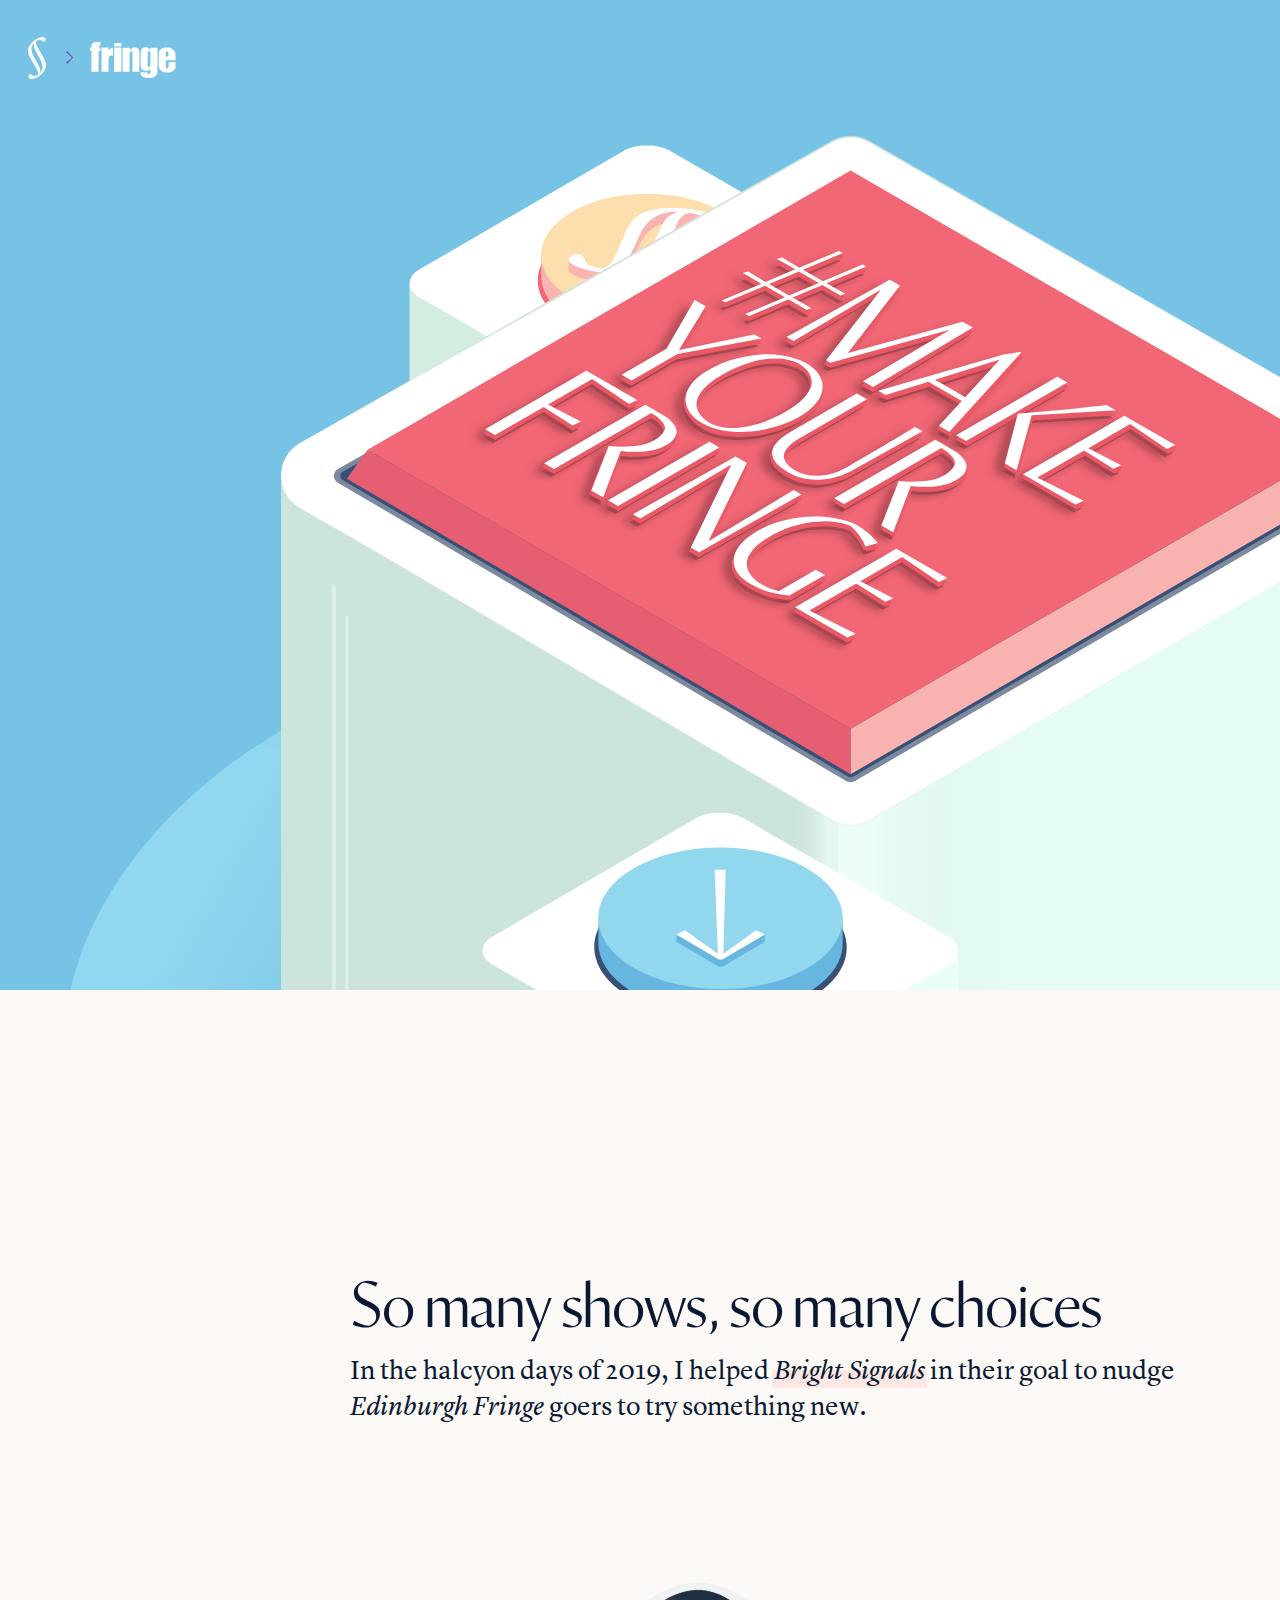
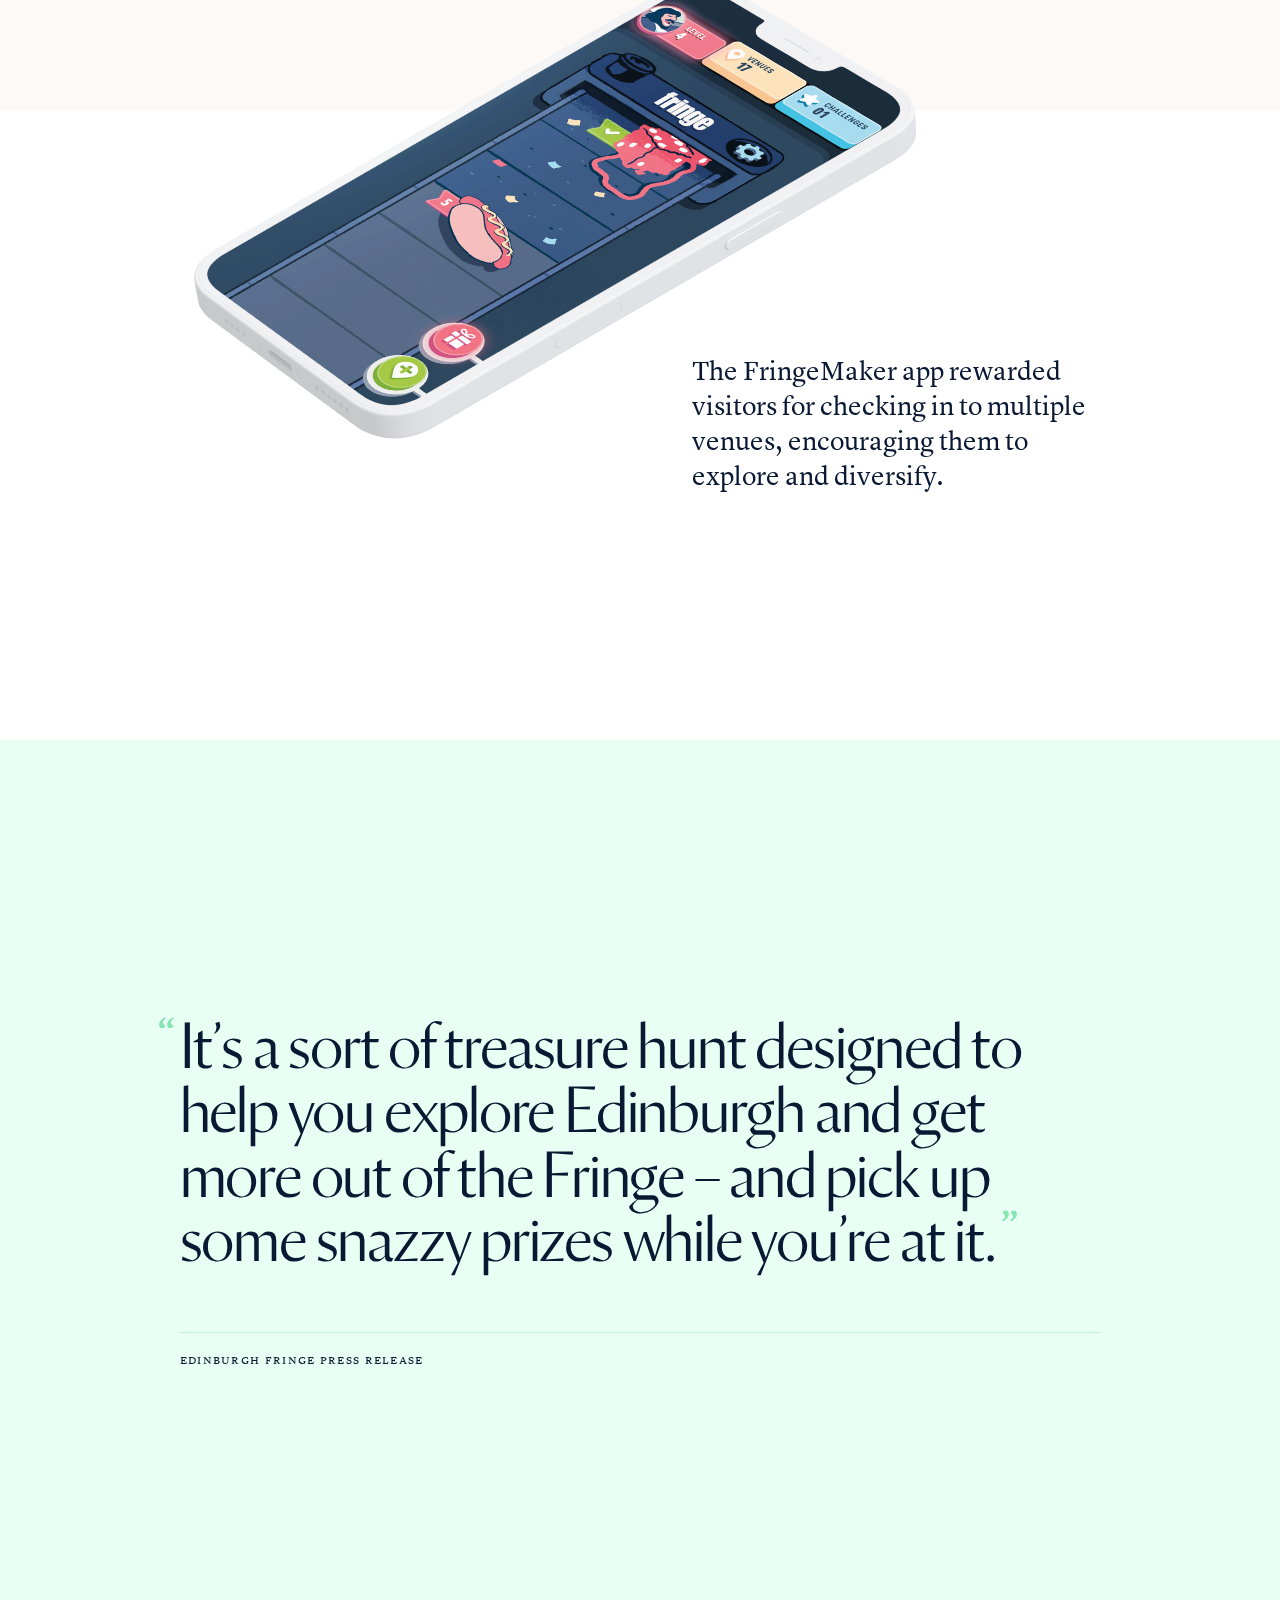
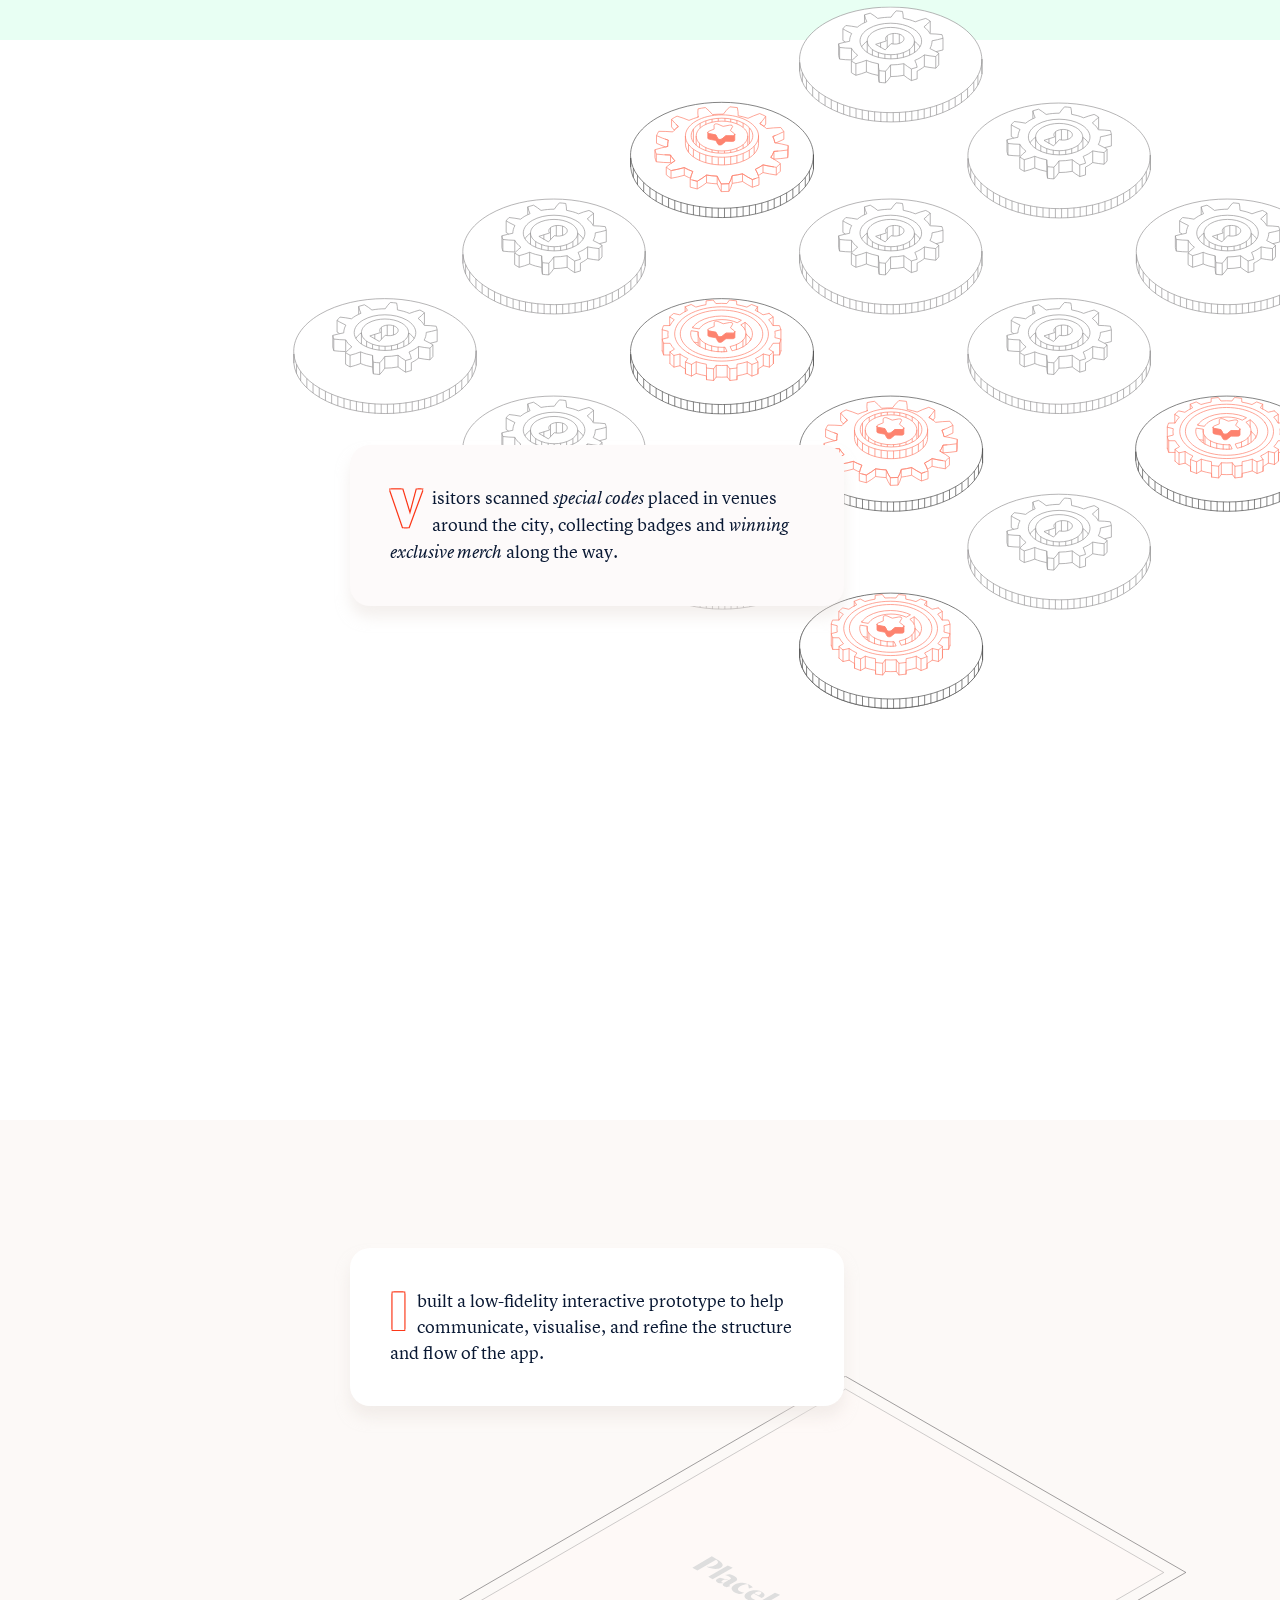
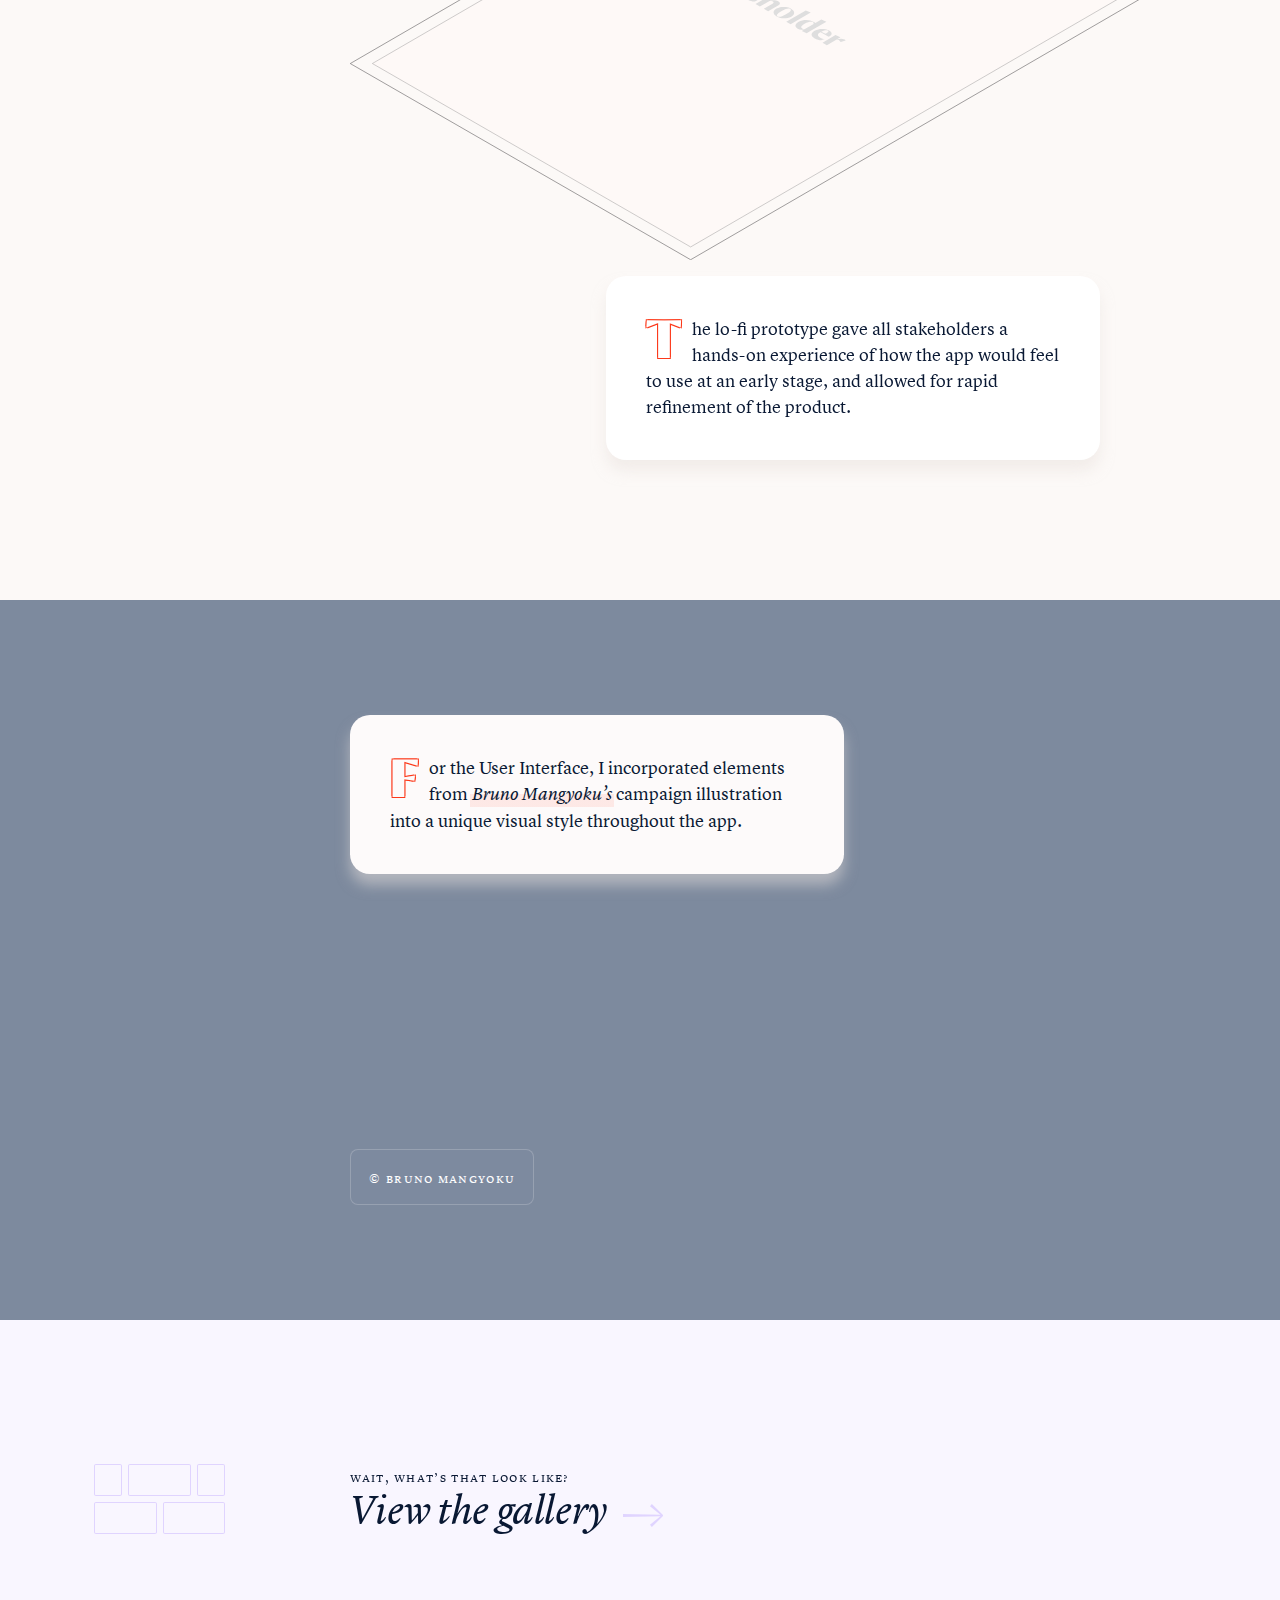
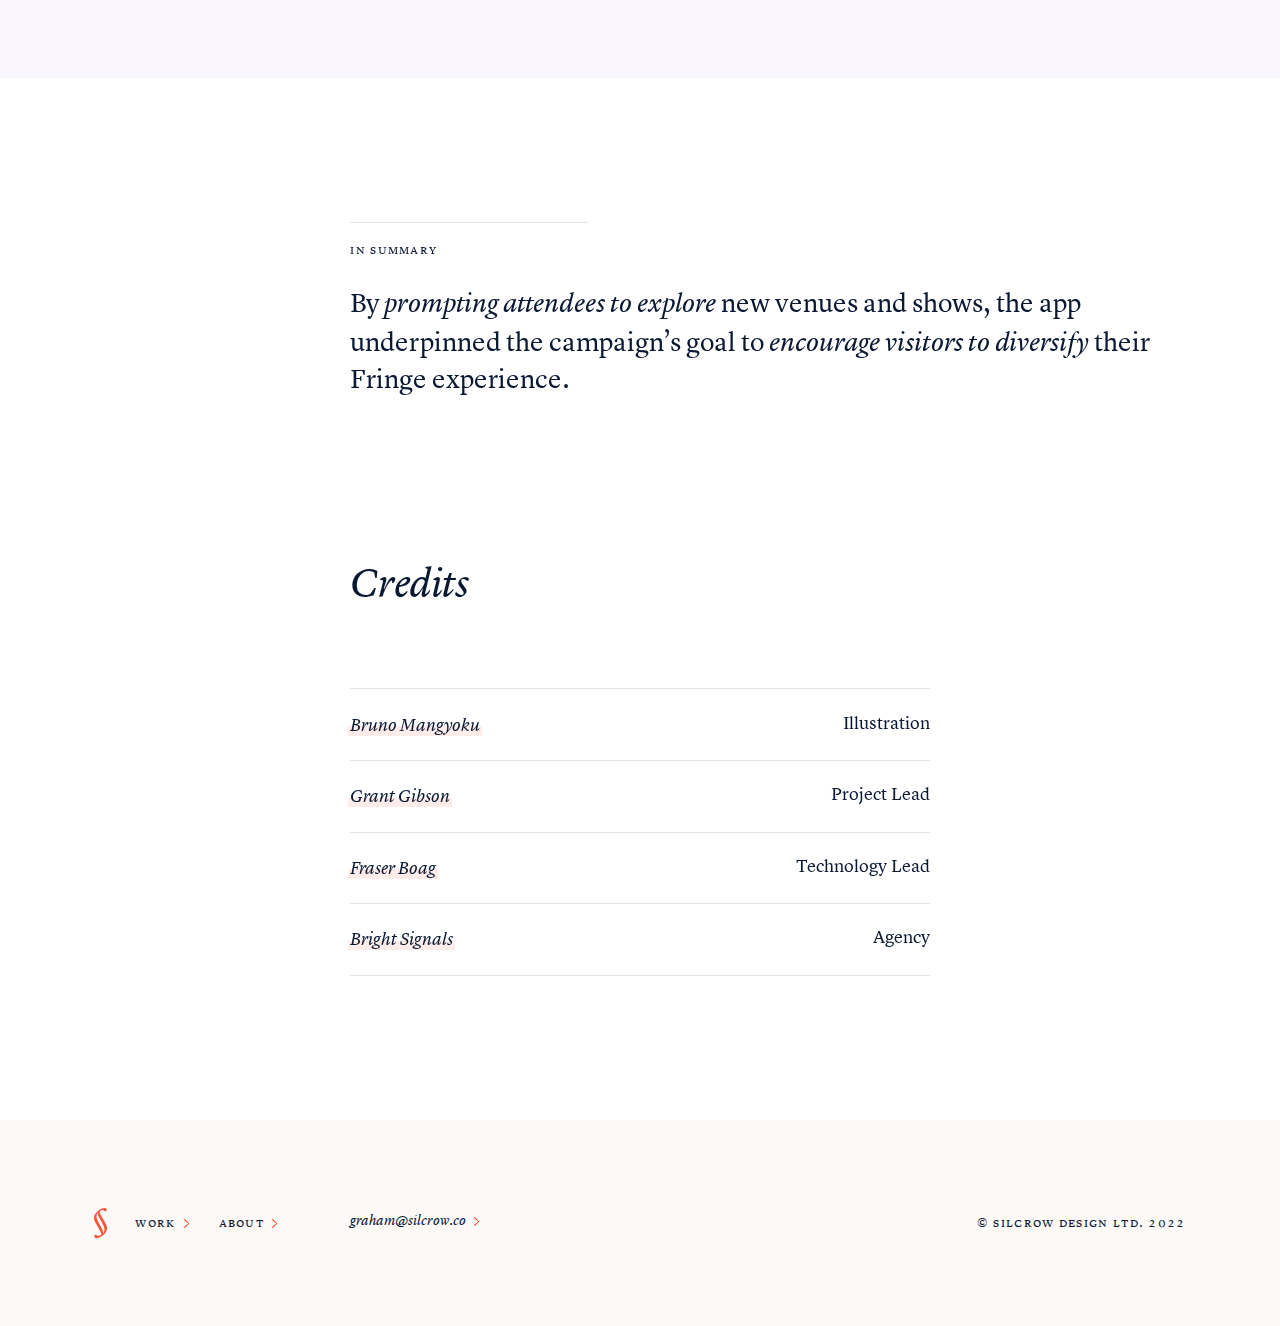
==== fringemaker/index.html @ 6cd93a7e "feat: optimise fringemaker illustration graphic" ====
<!doctype html>
<html lang="en">
	<head>
		<meta charset="utf-8">
		<meta http-equiv="X-UA-Compatible" content="IE=edge">
		<meta name="viewport" content="width=device-width, initial-scale=1">
		<title>Silcrow – Case Study – Fringemaker</title>
		<meta name="description" content="A digital design case study of the Edinburgh Fringemaker app">
		<!-- <meta property="og:description" content=""> -->
		<link rel="stylesheet" href="../styles/reset.css">
		<link rel="stylesheet" href="../styles/global-styles.css">
		<link rel="stylesheet" href="../styles/global-layout.css">
		<link rel="stylesheet" href="../styles/svg-data.css">
		<link rel="stylesheet" href="../styles/case-study-layout.css">
		<link rel="stylesheet" href="../styles/fringemaker-layout.css">
		<link rel="stylesheet" href="../styles/case-study-styles.css">
		<link rel="stylesheet" href="../styles/fringemaker-styles.css">
		<link rel="icon" href="../images/favicon.ico" />
	</head>
	<body>
		<header>
			<nav class="grid-primary">
				<div class="breadcrumbs">
					<a href="/" class="backlink home"><img src="../images/icon-header-silcrow.svg" alt="" /><span class="sr-only">Back to homepage</span></a>
					<div class="caret"></div>
					<img src="../images/logo-fringe.svg" class="case-study-logo" alt="tktk"/>
				</div>
			</nav>
		</header>
		<nav class="mode-switcher retracted">
			<a href="#" class="tab show-main cap-heading sc selected"><div class="active-area"><div class="active-indicator"><div class="progress-indicator"></div></div>Analysis</div></a>
			<span class="divider cap-heading sc">/</span>
			<a href="#" class="tab show-gallery cap-heading sc"><div class="active-area"><div class="active-indicator"><div class="progress-indicator"></div></div>Gallery</div></a>
		</nav>
		<main class="">
			<section class="banner grid-primary">
				<picture class="banner-bg">
					<source media="(orientation:landscape)" srcset="../images/banner-bg-fringemaker.svg">			
					<img src="../images/banner-bg-fringemaker.svg" loading="eager"  alt="tktk"/>
				</picture>
				<h1 class="hero-text"><span>#Make </span><span>your </span><span>Fringe</span></h1>
				<div class="scrollBadge"></div>
				<div class="scrollTarget"></div>
			</section>
			<section class="intro tan grid-primary">
				<h2 class="sr-only">Relevant Skills</h2>
				<div class="skills-badge ux-design hidden"><small class="sr-only">User Experience Design</small></div>
				<div class="skills-badge ui-design hidden"><small class="sr-only">User Interface Design</small></div>
				<h2>
					So many shows, so&nbsp;many choices
				</h2>
				<p class="large-boost">
					In the halcyon days of 2019, I helped <a href="https://brightsignals.co.uk" target="blank">Bright Signals</a> in their goal to nudge <em>Edinburgh Fringe</em> goers to try something new.
				</p>
			</section>
			<section class="mockup paper grid-primary">
				<picture>
					<img src="../images/isoImage-fringemaker-mockup.png" loading="lazy" alt="tktk" />
				</picture>
				<p class="large-boost">
					The FringeMaker app rewarded visitors for checking in to multiple venues, encouraging them to explore and diversify.
				</p>
			</section>
			<section class="testimonial reversed grid-primary">
				<figure>
					<blockquote class="feature-text">
						<span class="quotemark open"></span>It’s a sort of treasure hunt designed to help you explore Edinburgh and get more out of the Fringe – and pick up some snazzy prizes while you’re at it.<span class="quotemark close"></span>
					</blockquote>
					<figcaption class ="sc">
						Edinburgh Fringe Press Release
					</figcaption>
				</figure>
			</section>
			<section class="diagram badges paper grid-primary">
				<picture class="illustration">
					<!-- <source media="(min-width:1194px)" srcset="../images/diagram-fringemaker-badges.svg">			
					<img src="../images/diagram-fringemaker-badges.svg" alt="tktk"/> -->
					<object type="image/svg+xml" data="../images/diagram-fringemaker-badges.svg" class="svg"" alt="An isometric diagram showing multiple circular badges, some locked and greyed out, the rest active and animating up and down">
						Badge diagram
					</object>
				</picture>
				<div class="info">
					<div class="info-card right">
						<p><span aria-hidden="true"><span class="dropcap">V</span>isitors</span><span class="sr-only">Visitors</span> scanned <em>special codes</em> placed in venues around the city, collecting badges and <em>winning exclusive merch</em> along the way.</p>
					</div>
				</div>
			</section>
			<section class="diagram tan grid-primary">
				<picture class="illustration">
					<source media="(min-width:1194px)" srcset="../images/diagram-placeholder-top.svg">			
					<img src="../images/diagram-placeholder-top.svg"  alt="tktk"/>
				</picture>
				<div class="info">
					<div class="info-card left">
						<p><span class="dropcap">I</span> built a low-fidelity interactive prototype to help communicate, visualise, and refine the structure and flow of the app.</p>
					</div>
					<div></div>
					<div class="info-card right">
						<p><span aria-hidden="true"><span class="dropcap">T</span>he</span><span class="sr-only">The</span> lo-fi prototype gave all stakeholders a hands-on experience of how the app would feel to use at an early stage, and allowed for rapid refinement of the product.</p>
					</div>
				</div>
			</section>
			<section class="diagram mangyoku paper grid-primary">
				<picture class="illustration">
					<source media="(min-width:1194px)" srcset="../images/illustration-fringemaker-mangyoku-large.webp">			
					<img src="../images/illustration-fringemaker-mangyoku-small.webp" loading="lazy" alt="tktk"/>
				</picture>
				<div class="info">
					<div class="info-card left">
						<p><span aria-hidden="true"><span class="dropcap">F</span>or</span><span class="sr-only">For</span> the User Interface, I incorporated elements from <a href="https://www.behance.net/brunomangyoku" target="blank">Bruno Mangyoku’s</a> campaign illustration into a unique visual style throughout the app.</p>
					</div>
					<div class="info-card left overlay">
						<small class="copyright cap-heading sc">© Bruno Mangyoku</small>
					</div>
				</div>
			</section>
			<section class="cta show-gallery grid-primary" aria-hidden="true">
				<div class="cta-icon-container">
					<div class="gallery-icon"></div>
				</div>
				<div class="cta-text-container">
					<small class="cap-heading sc">Wait, What’s that look like?</small>
					<h3>View the gallery</h3>
				</div>
			</section>
			<section class="summary paper grid-primary">
				<h2 class="cap-heading sc">In Summary</h2>
				<p class="large-text">By <em>prompting attendees to explore</em> new venues and shows, the app underpinned the campaign’s goal to <em>encourage visitors to diversify</em> their Fringe experience.</p>
				<div class="credits">
					<h3>Credits</h3>
					<ul>
						<li><a href="https://www.behance.net/brunomangyoku" target="blank"><span class="name">Bruno Mangyoku</span></a><span class="role"> Illustration</span></li>
						<li><a href="https://grantgibson.co.uk" target="blank"><span class="name">Grant Gibson</span></a><span class="role"> Project Lead</span></li>
						<li><a href="https://boag.online" target="blank"><span class="name">Fraser Boag</span></a><span class="role"> Technology Lead</span></li>
						<li><a href="https://brightsignals.co.uk" target="blank"><span class="name">Bright Signals</span></a><span class="role"> Agency</span></li>
					</ul>
				</div>
			</section>
		</main>
		<div class="gallery hidden">
			<h2 class="sr-only">Gallery</h2>
			<div class="image-container grid-primary">
				<picture class="gallery-image gi-01">
					<source media="(min-width:1194px)" srcset="../images/gallery-image-fringemaker-01-large.webp">			
					<img src="../images/gallery-image-fringemaker-01-small.webp" loading="lazy" alt="tktk" />
				</picture>
				<picture class="gallery-image gi-02">
					<source media="(min-width:1194px)" srcset="../images/gallery-image-fringemaker-02-large.webp">			
					<img src="../images/gallery-image-fringemaker-02-small.webp" loading="lazy" alt="tktk" />
				</picture>
				<picture class="gallery-image gi-03">
					<source media="(min-width:1194px)" srcset="../images/gallery-image-fringemaker-03-large.webp">			
					<img src="../images/gallery-image-fringemaker-03-small.webp" loading="lazy" alt="tktk" />
				</picture>
				<picture class="gallery-image gi-04">
					<source media="(min-width:1194px)" srcset="../images/gallery-image-fringemaker-04-large.webp">			
					<img src="../images/gallery-image-fringemaker-04-small.webp" loading="lazy" alt="tktk" />
				</picture>
				<picture class="gallery-image gi-05">
					<source media="(min-width:1194px)" srcset="../images/gallery-image-fringemaker-05-large.webp">			
					<img src="../images/gallery-image-fringemaker-05-small.webp" loading="lazy" alt="tktk" />
				</picture>
				<picture class="gallery-image gi-06">
					<source media="(min-width:1194px)" srcset="../images/gallery-image-fringemaker-06-large.webp">			
					<img src="../images/gallery-image-fringemaker-06-small.webp" loading="lazy" alt="tktk" />
				</picture>
			</div>
			<section class="cta show-main grid-primary" aria-hidden="true">
				<div class="cta-text-container">
					<h3>Back to analysis</h3>
				</div>
			</section>
		</div>
		<footer class="grid-primary tan">
			<nav>
				<a href="/" class="backlink home"><img src="../images/icon-footer-silcrow.svg" alt=""/><span class="sr-only">Back to homepage</span></a>
				<a href="#" class="backlink work"><h2 class="cap-heading sc">Work<span class="caret"></span></h2></a>
				<a href="#" class="backlink about"><h2 class="cap-heading sc">About<span class="caret"></span></h2></a>
			</nav>
			<div class="details">
				<a href="mailto:graham@silcrow.co" class="contact caption">graham@silcrow.co<span class="caret"></span></a>
				<small class="copyright cap-heading sc">© Silcrow Design Ltd. 2022</small>
			</div>
		</footer>
	</body>
</html>

<script src="../scripts/utils.js"></script>	
<script src="../scripts/diagram-scroll.js"></script>
<script src="../scripts/case-study-interaction.js"></script>
<script src="../scripts/case-study-scroll.js"></script>
---- styles/global-styles.css ----
:root {
  --silcrow: #FC3819;
  --asterisk: #091833;
  --dagger: #67E0A1;
  --double-dagger: #E0D4FF;
  --paper: #FFFFFF;
  --ink: #232425;
  
  --silcrow-text: #e72304;
  --silcrow-900: #FC5136;
  --silcrow-500: #FEB4A9;
  --silcrow-300: #FFE6E2;
  --silcrow-200: #FFEEEB;
  --silcrow-050: #FDFAFA;
  --silcrow-000: #FCF9F7;
  
  --ink-000: #F0F2F5;
  --ink-100: #E1E3E5;
  
  --dagger-100: #E8FFF3;
  --dagger-500: #C2F3D9;
  --dagger-900: #85E6B4;
  
  --double-dagger-100: #F9F6FF;
  
  --underline: #FEB4A940;
  --underline-hover: #FEB4A950;
  
  --r-underline: #85E6B470;
  --r-underline-hover: #85E6B490;
}

@font-face {
  font-family: 'Lyon Text';
  src: url('../fonts/LyonText-RegularItalic-Web.woff2') format('woff2'),
	   url('../fonts/LyonText-RegularItalic-Web.woff') format('woff');
  font-weight:  400;
  font-style:   italic;
  font-stretch: normal;
}

@font-face {
  font-family: 'Lyon Text';
  src: url('../fonts/LyonText-Regular-Web.woff2') format('woff2'),
	   url('../fonts/LyonText-Regular-Web.woff') format('woff');
  font-weight:  400;
  font-style:   normal;
  font-stretch: normal;
}

@font-face {
  font-family: 'Orleans';
  src: url('../fonts/Orleans-Light-Web.woff2') format('woff2'),
	   url('../fonts/Orleans-Light-Web.woff') format('woff');
  font-weight:  300;
  font-style:   normal;
  font-stretch: normal;
}

@font-face {
  font-family: 'Dropcaps';
  src: url('../fonts/Dropcaps.woff2') format('woff2'),
	   url('../fonts/Dropcaps.woff') format('woff');
  font-weight:  900;
  font-style:   normal;
  font-stretch: normal;
}

@font-face {
  font-family: 'Anybody Silcrow Variable';
  src: url('../fonts/Anybody-Silcrow-Variable.woff2') format('woff2'),
	   url('../fonts/Anybody-Silcrow-Variable.woff') format('woff') ;
  font-style: normal;
}

html {
  font-size: 16px;
}

body {
  width: 100%;
  
  font-family: Lyon Text;
  color: var(--asterisk);
  
  transition: 0.3s;
}

.reversed {
  background-color: var(--silcrow-900);
  color: var(--paper);
}

p::selection, 
h1::selection, 
h2::selection, 
h3::selection, 
h4::selection, 
h5::selection, 
h6::selection, 
small::selection, 
blockquote::selection, 
em::selection, 
span::selection, 
figcaption::selection, 
a::selection, 
img::selection {
  background: var(--silcrow-900);
  color: var(--paper);
  text-shadow: none;
}

.reversed p::selection,
.reversed h1::selection,
.reversed h2::selection,
.reversed h3::selection,
.reversed h4::selection,
.reversed h5::selection,
.reversed h6::selection,
.reversed small::selection,
.reversed .large-text::selection,
.reversed blockquote::selection,
.reversed a::selection,
.reversed img::selection,
.reversed figcaption::selection,
.reversed figcaption span::selection {
  color: var(--paper);
  background: var(--asterisk);
}

p {
  line-height: 1.44;
  font-variant-numeric: oldstyle-nums;
}

p+p {
  text-indent: 1em;
}

h1, h2, .feature-text {
  font-family: Orleans;
}

h2, .feature-text {
  font-size: 2.25rem;
  letter-spacing: -0.01em;
  line-height: 1.14;
}

h3 {
  font-style: italic;
  font-weight: 400;
  font-size: 1.5rem;
  line-height: 1.14;  
  letter-spacing: -0.01em;
  margin-bottom: 1em;
}

em {
  font-family: Lyon Text;
  font-style: italic;
}

h2 em {
  letter-spacing: -0.04em;  
}

a {
  text-decoration: none;
  color: var(--asterisk);
}

p a, li a {
  font-style: italic;
  background-image: linear-gradient(to right, var(--underline) 0%, var(--underline) 200%);
  background-repeat: repeat-x;
  background-position: 0 0.7em;
  background-size: 100% 20px;
  transition: 0.3s;
  overflow: visible;
  padding: 2px;
  margin: 0 -2px;
}

p a:hover, li a:hover {
  background-image: linear-gradient(to right, var(--underline-hover) 0%, var(--underline-hover) 200%);
  background-position: 0 0.1em;
  background-size: 100% 2em;
}

abbr[title] {
   border-bottom: 1px dashed var(--silcrow-500);
   cursor: help;
}

@media (hover:none) {
  
  abbr[title] {
   border-bottom: none;
  }
  
  abbr[title]:after {
   content: " (" attr(title) ")";
   font-style: italic;
  }
  
}

.sc {
  -moz-font-feature-settings: "c2sc", "smcp";
  -ms-font-feature-settings: "c2sc", "smcp";
  -webkit-font-feature-settings: "c2sc", "smcp";
  font-feature-settings: "c2sc", "smcp";
}

.cap-heading, .quote figcaption, .testimonial figcaption {
  font-family: Lyon Text;
  font-size: 13px;
  letter-spacing: 0.1em;
}

.caption {
  font-family: Lyon Text;
  font-style: italic;
  font-size: 14px;
  font-variant-numeric: oldstyle-nums; 
}

.caption span {
  color: var(--silcrow);
}

.large-text {
  font-size: 1.5rem;
  line-height: 1.3;
}

.m-shrink {
  font-size: 1em;
  line-height: 1.44;
}

.hero-text {
  font-size: 3.375rem;
  letter-spacing: -0.03em;
}

.squiggle {
  background-color: var(--silcrow);
  -webkit-mask-image: url("../images/bg-tile-squiggle.svg");
  mask-image: var(--squiggle-svg);
  width:100%;
  height:8px;
  transition: 0.3s;
}

.squiggle.reversed {
  background-color: var(--paper);
}

.quote figcaption span, .testimonial figcaption span {
  display: block;
}

@media (min-width: 640px) {
  
  html {
	  font-size: 17px;
  }

}

@media (min-width: 800px) {
  
  .large-boost {
    font-size: 1.5rem;
    line-height: 1.3;
  }
  
  .large-text {
	  line-height: 1.4;
  }
  
  h2, .feature-text {
    font-size: 3.375rem;
    letter-spacing: -0.02em;
  }
  
  h3 {
    font-size: 2.25em;
  }
  
  .hero-text {
    font-size: 5.0625rem;
  }
  
}

@media (min-width: 810px) {
  
}

@media (min-width: 900px) {
  
  html {
	  font-size: 16px;
  }
  
  
}

@media (min-width: 980px) {
  
  html {
	  font-size: 17px;
  }
  
  h2, .feature-text {
    font-size: 3.375rem;
    line-height: 1.06;
  }
  
  
}

@media (min-width: 1194px) {
  
}

@media (min-width: 1248px) {
  
  html {
	  font-size: 18px;
  }
  
}

@media (min-width: 1920px) {
  
  html {
	  font-size: 20px;
  }
  
  h2, .feature-text {
    font-size: 5rem;
  }
  
  .hero-text {
	  font-size: 7.5rem;
  }
  
}
---- styles/global-layout.css ----
:root {  
  --master-column-count: 4;
  --gutter: 20px;
  --split-secondary: 1;
  --split-tertiary: 1;  
}

.grid-primary, .grid-secondary, .grid-tertiary {
  display:grid;
  grid-template-columns: repeat(var(--master-column-count), 1fr);
  grid-column-gap: var(--gutter);
  
  padding-left: 35px;
  padding-right: 35px;
}

/* ——————————————–––––––––––––––––––––––––––––––––––––––––––––––––––––––––––––––– */
/* ——————————————–––––––––––––––––––––––––––––––––––––––––––––––––––––––––––––––– */
/* ——————————————–––––––––––––––––––––––––––––––––––––––––––––––––––––––––––––––– */
/* ——————————————–––––––––––––––––––––––––––––––––––––––––––––––––––––––––––––––– */
/* ——————————————–––––––––––––––––––––––––––––––––––––––––––––––––––––––––––––––– */
/* ——————————————–––––––––––––––––––––––––––––––––––––––––––––––––––––––––––––––– */
/* MEDIA QUERIES –––––––––––––––––––––––––––––––––––––––––––––––––––––––––––––––– */
/* ——————————————–––––––––––––––––––––––––––––––––––––––––––––––––––––––––––––––– */
/* ——————————————–––––––––––––––––––––––––––––––––––––––––––––––––––––––––––––––– */
/* ——————————————–––––––––––––––––––––––––––––––––––––––––––––––––––––––––––––––– */
/* ——————————————–––––––––––––––––––––––––––––––––––––––––––––––––––––––––––––––– */
/* ——————————————–––––––––––––––––––––––––––––––––––––––––––––––––––––––––––––––– */
/* ——————————————–––––––––––––––––––––––––––––––––––––––––––––––––––––––––––––––– */



@media (min-width: 640px) {
  
  :root{
    --master-column-count: 6;
  }
  
}

@media (min-width: 760px) {
  
}

@media (min-width: 800px) {
  
}

@media (min-width: 900px) {
  
  :root{
    --master-column-count: 12;
    --gutter: 12px;
    --split-secondary: 7;
    --split-tertiary: 5;
  }
  
  .grid-primary, .grid-secondary, .grid-tertiary {
    padding-left: calc(var(--gutter)/2);
    padding-right: calc(var(--gutter)/2);
    grid-column-gap: var(--gutter);
  }
  
  .grid-primary {
    grid-template-columns: repeat(var(--master-column-count), 1fr);
  }
  
  .grid-secondary {
    grid-template-columns: repeat(var(--split-secondary), 1fr);
  }
  
  .grid-tertiary {
    grid-template-columns: repeat(var(--split-tertiary), 1fr);
  }
  
}


@media (min-width: 980px) {
  
}

@media (min-width: 1194px) {
  
  :root{
    --master-column-count: 15;
    --gutter: 18px;
    --split-secondary: 8;
    --split-tertiary: 7;
  }
  
}

@media (min-width: 1920px) {
  
  :root{
    --master-column-count: 20;
    --gutter: 26px;
    --split-secondary: 12;
    --split-tertiary: 8;
  }
  
}
---- styles/svg-data.css ----
:root {
	--squiggle-svg: url("data:image/svg+xml,%3C%3Fxml version='1.0' encoding='UTF-8'%3F%3E%3Csvg id='Squiggle' xmlns='http://www.w3.org/2000/svg' viewBox='0 0 14 8'%3E%3Cg id='Squiggle'%3E%3Cpath d='M14 3.75c-1.92-1.96-3.23-3.75-4.74-3.75-1.38 0-2.26 .67-2.93 1.92-.46 .92-.88 1.87-1.34 2.79l-.04 .08c-.58 1.08-1.09 2.17-1.46 2.17-.56 0-2.49-2.01-3.5-3.17v.92c1.68 1.77 2.91 3.29 4.29 3.29s2.26-.67 2.93-1.92c.23-.46 .43-.91 .65-1.37 .24-.52 .49-1.04 .73-1.5 .58-1.08 1.09-2.17 1.46-2.17 .58 0 2.68 2.21 3.64 3.33 .11 .11 .2 .21 .3 .32v-.94Z'/%3E%3C/g%3E%3C/svg%3E");
	--arrow-svg: url("data:image/svg+xml,%3C%3Fxml version='1.0' encoding='UTF-8'%3F%3E%3Csvg id='Arrow' xmlns='http://www.w3.org/2000/svg' viewBox='0 0 28 16'%3E%3Cpath d='M28 8.32l-7.8 7.68-1.31-1.57 7.32-5.93L0 8.99v-1.98l26.21 .48L18.89 1.57l1.31-1.57 7.8 7.68v.63Z'/%3E%3C/svg%3E");
	--quotemark-svg: url("data:image/svg+xml,%3C%3Fxml version='1.0' encoding='UTF-8'%3F%3E%3Csvg id='Quotemark' xmlns='http://www.w3.org/2000/svg' viewBox='0 0 34 25'%3E%3Cpath d='M32.47 15.18h-.38c-2.17 0-5.62-1.15-5.62-5.23 0-2.3-.51-6.51 7.54-7.91l-1.02-2.04c-10.99 2.04-15.34 8.04-15.34 13.65 0 8.55 5.37 10.97 10.23 11.35l1.41-2.68c-4.98-.13-8.56-2.55-8.56-8.67 0-2.93 1.02-5.48 3.2-7.65l.26 .26c-.64 1.15-.77 2.81-.77 3.83 0 5.74 3.58 8.04 7.54 8.16l1.53-3.06Zm-17.77 0h-.26c-2.43 0-5.62-1.15-5.62-5.23 0-2.42-.38-6.51 7.41-7.91l-1.02-2.04C4.35 2.04 0 8.04 0 13.65c0 8.55 5.37 10.97 10.23 11.35l1.28-2.68c-4.99-.13-8.56-2.55-8.56-8.67 0-2.93 1.15-5.48 3.32-7.65l.26 .26c-.64 1.15-.77 2.81-.77 3.83 0 5.74 3.71 8.04 7.41 8.16l1.53-3.06Z'/%3E%3C/svg%3E");
	--caret-svg: url("data:image/svg+xml,%3C%3Fxml version='1.0' encoding='UTF-8'%3F%3E%3Csvg id='Chevron' xmlns='http://www.w3.org/2000/svg' viewBox='0 0 9 5'%3E%3Cpath d='M4.32 5L0 .72 .88 0l3.34 4.02h.57L8.12 0l.88 .72L4.68 5h-.36Z'/%3E%3C/svg%3E");
	--ellipse-reverse-svg: url("data:image/svg+xml,%3Csvg width='80' height='100' viewBox='0 0 80 100' preserveAspectRatio='none' fill='none' xmlns='http://www.w3.org/2000/svg'%3E%3Cpath vector-effect='non-scaling-stroke' d='M21.4689 94.9217C4.82124 85.3567 0.721066 66.8315 0.505444 50.5911H0.52018L0.522961 50.0939C0.614598 33.7133 4.53539 14.8446 21.3785 5.12299C28.3708 1.19908 36.9137 -0.183973 45.0499 0.810438C53.1881 1.8051 60.877 5.17272 66.1796 10.6978L66.1845 10.7028C76.8398 21.4967 79.385 36.2492 79.5 50.0908C79.3389 66.4141 75.4859 85.144 58.7815 94.8644C47.7947 101.026 32.5021 101.045 21.4689 94.9217Z' stroke='%23FFE6E2'/%3E%3C/svg%3E");
	--testimonial-quotemark-svg: url("data:image/svg+xml,%3Csvg width='31' height='23' viewBox='0 0 31 23' fill='none' xmlns='http://www.w3.org/2000/svg'%3E%3Cpath d='M12.1834 0C3.38428 4.63977 0 9.74352 0 14.9135C0 19.0231 2.369 23 6.63319 23C10.0852 23 12.1834 20.3487 12.6572 16.7032C9.4083 14.9798 8.05458 13.2565 8.05458 10.7378C8.05458 8.15274 9.34061 5.83286 14.0786 3.04899L12.1834 0ZM29.1048 0C20.3057 4.63977 16.9214 9.74352 16.9214 14.9135C16.9214 19.0231 19.2904 23 23.5546 23C27.0066 23 29.1048 20.3487 29.5786 16.7032C26.3297 14.9798 24.976 13.2565 24.976 10.7378C24.976 8.15274 26.262 5.83286 31 3.04899L29.1048 0Z' fill='%23FE9B8C'/%3E%3C/svg%3E");
}
---- styles/case-study-layout.css ----
section {
  align-content: center;
}

header *, section *, .gallery .image-container *, footer * {
  grid-column: 1 / -1;
}

.diagram {
  align-content: start;
  padding-first: 11px;
  padding-second: 11px;
}

.diagram .info {
  display: grid;
  align-content: space-between;
}

.testimonial figure blockquote {
  margin-bottom: 1em;
}

.cta .cta-icon-container {
  order: 2;
}

.cta .cta-text-container {
  order: 1;
}

.gallery .image-container {
  grid-row-gap: 20px;
}

.gallery .cta-container {
  grid-column: 1 / -1;
}

footer nav {
  display: flex;
  align-items: center;
}

footer .details * {
  display: block;
}

@media (min-width: 640px) {
  
  section *, footer * {
    grid-column: 2 / -2;
  }
  
  .banner * {
    grid-column: 1 / -1;
  }
  
  .diagram .info {
    grid-template-columns: repeat(var(--master-column-count), 1fr);
    grid-column-gap: var(--gutter);
    grid-column: 1 / -1;
  }
  
  .gallery .image-container {
    grid-row-gap: 40px;
  }
  
  footer .details {
    display: flex;
    justify-content: space-between;
    align-items: center;
  }

}

@media (min-width: 800px) {
  
  .diagram .info-card.right {
    grid-column: 3 / -2;
  }
  
  .diagram .info-card.left {
    grid-column: 2 / -3;
  }
  
  .cta .cta-icon-container {
    order: 1;
    grid-column: 2 / 4;
  }
  
  .cta .cta-text-container {
    order: 2;
    grid-column: 4 / 7;
  }
  
  .cta.show-main .cta-text-container {
    grid-column: 2 / 6;
  }
  
}

@media (min-width: 900px) {
  
  header nav .breadcrumbs {
    grid-column: 1 / -1;
  }
  
  section * {
    grid-column: 5 / -2;
  }
  
  section.banner * {
    grid-column: 2 / -1;
  }
  
  .diagram .info {
    grid-column: 1 / -1;
    grid-template-columns: repeat(var(--master-column-count), 1fr);
    grid-column-gap: var(--gutter);
  }
  
  .diagram .info-card.right {
    grid-column: 7 / -2;
  }
  
  .diagram .info-card.left {
    grid-column: 3 / -6;
  }
  
  .testimonial * {
    grid-column: 3 / -3;
  }
  
  .summary h2 {
    grid-column: 5 / 8;
  }
  
  .summary .credits {
    grid-column: 5 / 12;
  }
  
  .cta .cta-icon-container {
    grid-column: 2 / 5;
  }
  
  .cta .cta-text-container,
  .cta.show-main .cta-text-container {
    grid-column: 5 / 12;
  }
  
  footer nav {
    grid-column: 2 / 5;
  }
  
  footer .details {
    grid-column: 5 / -2;
  }
  
}

@media (min-width: 1194px) {
  
  .diagram .info-card.right {
    grid-column: 8 / -3;
  }
  
  .diagram .info-card.left {
    grid-column: 5 / -6;
  }
  
  .cta .cta-icon-container {
    grid-column: 2 / 4;
  }
  
}

@media (min-width: 1920px) {
  
  section * {
    grid-column: 7 / -3;
  }
  
  section .large-text {
    grid-column: 7 / -5;    
  }
  
  .diagram .info-card.right {
    grid-column: -2 / -8;
  }
  
  .diagram .info-card.left {
    grid-column: 7 / 13;
  }
  
  .testimonial * {
    grid-column: 3 / -2;
  }
  
  .summary * {
    grid-column: 7 / -5;
  }
  
  .summary h2 {
    grid-column: 7 / 10;
  }
  
  .summary .credits {
    grid-column: 7 / 14;
  }
  
  .cta .cta-icon-container {
    grid-column: 3 / 5;
  }
  
  .cta .cta-text-container {
    grid-column: 7 / 14;
  }
  
  footer nav {
    grid-column: 3 / 7;
  }
  
  footer .details {
    grid-column: 7 / -2;
  }
  
}
---- styles/fringemaker-layout.css ----
.gallery .image-container {
  justify-items: center; 
  grid-row-gap: 2rem; 
}
  
.gallery .image-container .gallery-image {
  grid-column: 1 / -1;
  max-width: 350px;
}

.gallery .image-container .gi-05 {
  grid-column: 1 / span 2;
}

.gallery .image-container .gi-06 {
  grid-column: 3 / span 2;
}

.gallery .image-container .gallery-image img {
  width: 100%;
}

@media (min-width: 640px) {
  
  .badges .info-card.right {
    grid-column: 2 / -3;
  }
  
  .flow .illustration {
    grid-column: 1 / -1;
  }
  
  .gallery .image-container .gallery-image {
    max-width: unset;
  }  
   
  .gallery .image-container .gi-01 {
    grid-column: 2 / span 3;
  }
  
  .gallery .image-container .gi-02 {
    grid-column: 5 / span 2;
    align-self: end;
  }
  
  .gallery .image-container .gi-03 {
    grid-column: 2 / span 2;
    align-self: end;
  }
  
  .gallery .image-container .gi-04 {
    grid-column: 4 / span 3;
  }
  
  .gallery .image-container .gi-05 {
    grid-column: 2 / span 2;
  }
  
  .gallery .image-container .gi-06 {
    grid-column: 4 / span 2;
  }

}

@media (min-width: 800px) {
  
}

@media (min-width: 900px) {
  
  .badges .info-card.right {
    grid-column: 3 / -6;
  }
  
  section.banner * {
    grid-column: 1 / -1;
  }
  
  .flow .illustration {
    grid-column: 2 / -2;
  }
  
  .gallery .image-container {
    grid-row-gap: 4.5rem;
  }
  
  .gallery .image-container .gi-01,
  .gallery .image-container .gi-03,
  .gallery .image-container .gi-05 {
    grid-column: 3 / span 4;
  }
  
  .gallery .image-container .gi-02,
  .gallery .image-container .gi-04,
  .gallery .image-container .gi-06 {
    grid-column: 8 / span 4;
  }
  
  .cta.show-main .cta-text-container {
    grid-column: 3 / 12;
  }
  
}

@media (min-width: 1194px) {
  
  .mockup figure {
    grid-column: 5 / -3;
  }
  
  .mockup picture {
    grid-column: 5 / 9;
  }
  
  .mockup p {
    grid-column: 9 / -3;
  }
  
  .badges .illustration {
    grid-column: 6 / -3;
  }
  
  .badges .info-card.right {
    grid-column: 5 / -6;
  }
  
  .layers .illustration,
  .iteration .illustration {
    grid-column: 6 / -2;
  }
  
  .gallery .image-container {
    grid-row-gap: 2rem;
  }
  
  .gallery .image-container .gi-01,
  .gallery .image-container .gi-04 {
    grid-column: 5 / span 4;
  }
  
  .gallery .image-container .gi-02,
  .gallery .image-container .gi-05 {
    grid-column: 9 / span 3;
  }
  
  .gallery .image-container .gi-03, 
  .gallery .image-container .gi-06 {
    grid-column: 12 / span 3;
  }
  
  .cta.show-main .cta-text-container {
    grid-column: 5 / 12;
  }
  
}

@media (min-width: 1920px) {
  
  .intro *, .mockup * {
    grid-column: 7 / -5;
  }
  
  .mockup {
    margin-top: 0;
  }
  
  .mockup picture {
    grid-column: 6 / 10;
  }
  
  .mockup p {
    grid-column: 11 / -5;
  }
  
  .diagram .info-card.right {
    grid-column: -2 / -8;
  }
  
  .badges .illustration {
    grid-column: 1 / 9;
  }
    
  .flow .illustration {
    grid-column: 5 / -2;
  }
  
  .layers .illustration {
    grid-column: 8 / -6;
  }
  
  .iteration .illustration {
    grid-column: 7 / -2;
  }
  
  .gallery .image-container {
    grid-row-gap: 5.5rem;
  }
    
  .gallery .image-container .gi-01 {
    grid-column: 5 / span 4;
  }
  
  .gallery .image-container .gi-02 {
    grid-column: 10 / span 4;
  }
  
  .gallery .image-container .gi-03 {
    grid-column: 15 / span 4;
  }
  
  .gallery .image-container .gi-04 {
    grid-column: 5 / span 5;
  }
  
  .gallery .image-container .gi-05 {
    grid-column: 11 /span 4;
    align-self: center;   
  }
  .gallery .image-container .gi-06 {
    grid-column: 15 / span 4;
    align-self: center;   
  }
  
}
---- styles/case-study-styles.css ----
:root {
  --skills-badge-scale-factor: 1.4;
}

body {
  background-color: var(--paper);
}

.sr-only:not(:focus):not(:active) {
  clip: rect(0 0 0 0); 
  clip-path: inset(50%);
  height: 1px;
  overflow: hidden;
  position: absolute;
  white-space: nowrap; 
  width: 1px;
}

.hidden {
  overflow: hidden;
  height: 0;
  opacity: 0;
  padding-top: 0;
  padding-bottom: 0;
}

.retracted {
  transform: translateX(-30%);
  opacity: 0;
}

header {
  position: fixed;
  top: 0;
  left: 0;
  width: 100%;
  z-index: 1000;
  padding: 34px 0;
  mix-blend-mode: difference;
}

header nav .breadcrumbs {
  display: flex;
  align-items: center;
  gap: 14px;
}

header nav .breadcrumbs .backlink.home {
  padding: 3px;
  width: max-content;
  transition: 0.3s;
}

header nav .breadcrumbs .backlink.home img {
  width: 18px;
}

header nav .breadcrumbs .caret {
  content: "";
  background-color: #6F49B0;
  -webkit-mask-image: url("../images/icon-caret.svg");
  mask-image: var(--caret-svg);
  display: inline-block;
  mask-repeat: no-repeat;
  mask-size: auto;
  width: 13px;
  height: 7px;
  transform: rotate(-90deg);
  transition: 0.15s;
}

header nav .breadcrumbs .case-study-logo {
  transition: 0.15s;
}

main {
  contain: paint;
  transition: 0.3s;
}

section {
  min-height: 80vh;
  padding-top: 8rem;
  padding-bottom: 8rem;
}

section.tan {
  background-color: var(--silcrow-000);
}

section.paper {
  background-color: var(--paper);
}

section.cta {
  background-color: var(--double-dagger-100);
}

.mode-switcher {
  display: grid;
  grid-template-columns: auto auto auto;
  
  position: fixed;
  bottom: 35px;
  left: 50%;
  
  transform: translateX(-50%);
  
  background-color: var(--paper);
  padding: 14px 10px 10px 10px;
  border-radius: 8px;
  box-shadow: 0px 11px 14px rgba(63, 49, 42, 0.09);
  z-index: 1000;
  transition: 0.3s;  
}

.mode-switcher.retracted {
  transform: translate(-50%, 50px);
  opacity: 0;
}
  
.mode-switcher .tab {
  padding: 10px;
}

.mode-switcher .tab .active-area {
  position: relative;
}

.mode-switcher .tab .active-area .active-indicator,
.mode-switcher .tab .active-area .progress-indicator {
  height: 2px;
}

.mode-switcher .tab .active-area .active-indicator {
  position: absolute;
  background-color: var(--silcrow-300);
  top: -6px;
  width: 100%;
  opacity: 0;
  transition: opacity 0.3s;
}

.mode-switcher .tab.selected {
  color: var(--silcrow-text);
}

.mode-switcher .tab.selected .active-area .active-indicator {
  opacity: 1;
}

.mode-switcher .tab .active-area .active-indicator .progress-indicator {
  background-color: var(--silcrow);
  width: 100%;
  transform-origin: top left;
}

.mode-switcher .divider {
  content:"/";
  color: var(--silcrow-500);
  padding: 10px 0;
  cursor: default;
}

.banner {
  height: 110vh;
  min-height: 760px;
  contain: paint;
  padding-bottom: 450px;
  position: relative;
}

.banner.hidden {
  display: none;
}

.banner .scrollTarget {
  position: absolute;
  left: 50%;
  bottom: 270px;
}

.intro {
  position: relative;
  padding-top: 180px;
}

.intro .skills-badge {
  width: calc(108px * var(--skills-badge-scale-factor));
  height: calc(88px * var(--skills-badge-scale-factor));
  mask-repeat: no-repeat;
  background-repeat: no-repeat;
  position: absolute;
  transition: opacity 0.08s;
}

.intro h2 {
  margin-bottom: 0.3em;
}

.diagram {
  position: relative;
  height: 1080px;
  padding-top: 40px;
  padding-bottom: 40px;
}

.diagram .info {
  position: absolute;
  top: 0;
  z-index: 10;
  height: 100%;  
  padding-top: 25vh;
  padding-bottom: 33vh;
}

.diagram .info-card {
  border-radius: 20px;
  box-shadow: 0px 11px 14px rgba(233, 226, 222, 0.5);
  padding: 24px;
}

.diagram .info-card .dropcap {
  font-family: Dropcaps;
  float: left;
  font-size: 2.8rem;
  font-weight: 900;
  line-height: 0.6;
  margin: 0.4em 0.1em 0.07em 0;
  padding: 0.1em 0.1em 0.1em 0;
  text-shadow: -1px 1px 0 var(--silcrow), 1px 1px 0 var(--silcrow), 1px -1px 0 var(--silcrow), -1px -1px 0 var(--silcrow);
}

.dropcap:before,
.dropcap:after {
  content: "";
  display: block;
}

.dropcap:before {
  margin-top: -0.2em;
}

.dropcap:after {
  margin-bottom: -0.15em;
}

.tan .info-card {
  background-color: var(--paper);
}

.tan .dropcap {
  color: var(--paper);
}

.paper .info-card {
  background-color: var(--silcrow-050);
}

.paper .dropcap {
  color: var(--silcrow-050);
}

.diagram .illustration {
  position: sticky;  
  width: 100%;
  top: 25%;
  z-index: 0;
}

.testimonial figure blockquote .quotemark {
  content: "";
  background-color: var(--silcrow-500);
  -webkit-mask-image: url("../images/icon-testimonial-quotemark.svg");
  mask-image: var(--testimonial-quotemark-svg);
  position: absolute;
  mask-repeat: no-repeat;
  mask-size: 15px 11px;
  width: 15px;
  height: 11px;
}

.testimonial figure blockquote .quotemark.open { 
  transform: translate(-140%, 30%);
}

.testimonial figure blockquote .quotemark.close { 
  transform: translate(40%, 30%) rotate(180deg);
}

.testimonial figure figcaption {
  border-top: 1px solid var(--silcrow-500);
  padding-top: 20px;
}

.summary h2 {
  margin-bottom: 1.5rem;
}

.summary h3 {
  margin-top: 2em;
}

.summary .credits ul li {
  padding: 1em 0;
  border-top: 1px solid var(--ink-100);
  display: flex;
  justify-content: space-between;
}

.summary .credits ul li:last-child {
  border-bottom: 1px solid var(--ink-100);
}

.summary .credits ul li .name {
  font-style: italic;
}

.cta {
  min-height: unset;
  align-items: center;
  cursor: pointer;
}

.cta .cta-icon-container {
  background-image: url("../images/icon-gallery.svg");
  width: 166px;
  height: 70px;
  background-repeat: no-repeat;
  margin-top: 2rem;
}

.cta h3 {
  margin-top: 6px;
  margin-bottom: 0;
  line-height: 1;
}

.cta h3::after {
  content: "";
  background-color: var(--double-dagger);
  -webkit-mask-image: url("../images/icon-arrow-right.svg");
  mask-image: var(--arrow-svg);
  display: inline-block;
  mask-repeat: no-repeat;
  mask-size: auto;
  width: 28px;
  height: 16px;
  margin-left: 0.4em;
}

.cta.show-main h3 {
  position: relative;
}

.cta.show-main h3::after {
  position: absolute;
  top: 0;
  left: 0;
  transform: rotate(180deg) translate(25%, 150%);
}

.gallery {
  transition: 0.3s;
}

.gallery .image-container {
  padding-top: 7rem;
  padding-bottom: 3rem;
}

.gallery .image-container picture img {
  border-radius: 20px;
  box-shadow:
    0px 5.3px 6.8px rgba(9, 24, 51, 0.024),
    0px 17.6px 22.1px rgba(9, 24, 51, 0.036),
    0px 79px 118px rgba(9, 24, 51, 0.06);
}

/* .gallery.hidden {
  transform: translateX(100%);
}

main.hidden {
  transform: translateX(-100%);
} */

footer {
  padding: 52px 0;
}

footer.tan {
  background-color: var(--silcrow-000);
}

footer .caret {
  content: "";
  background-color: var(--silcrow);
  -webkit-mask-image: url("../images/icon-caret.svg");
  mask-image: var(--caret-svg);
  display: inline-block;
  mask-repeat: no-repeat;
  mask-size: auto;
  width: 9px;
  height: 5px;
  margin-left: 6px;
  margin-bottom: 1px;
  transition: 0.3s ease-in-out;
  transform: rotate(-90deg);
}

footer nav {
  margin-bottom: 12px;
}

footer nav .backlink {
  padding: 8px;
  margin-right: 12px;
}

footer nav .backlink:first-child {
  padding-left: 0px;
}

footer nav .backlink:last-child {
  margin-right: 0px;
}

footer .details {
  border-top: 1px solid var(--ink-100);
  padding-top: 24px;
}

footer .details .contact {
  padding: 12px 0;
}

@media (min-width: 640px) {
  
  :root {
    --skills-badge-scale-factor: 1.6;
  }
  
  .diagram {
    padding-top: 250px;
    padding-bottom: 140px;
  }
  
  .diagram .info {
    padding-top: 80px; 
    padding-bottom: 80px;
  }
  
  .diagram .info-card {
    padding: 30px;
  }
  
  .cta.show-main h3::after {
    transform: scaleX(-100%) translate(100%, 0.2em);
    transform-origin: center left;
  }
  
  footer {
    padding: 80px 0 90px 0;
  }
  
  footer nav {
    margin-bottom: 20px;
  }
  
  footer .details {
    padding-top: 8px;
  }
    
  footer .details .contact {
    margin-bottom: 3px;
  }
  
}

@media (min-width: 800px) {
  
  .diagram {
    padding-top: 20px;
    padding-bottom: 20px;
  }
  
  .summary h3 {
    margin-top: 4em;
    margin-bottom: 2em;
  }
  
  .cta .cta-icon-container {
    margin: 0;
  }
  
}

@media (min-width: 900px) {

  .mode-switcher {
    bottom: unset;
    top: 40%;
    left: 0;
    transform: rotate(-90deg) translateX(-50%);
    transform-origin: top left;
    border-radius: 0 0 8px 8px;
    padding: 18px 20px 14px 20px;
  }
  
  .mode-switcher.retracted {
    transform: rotate(-90deg) translate(-50%, -50px);
    opacity: 0;
  }
  
  .mode-switcher .tab.show-main {
    order: 3;
  }
  
  .mode-switcher .divider {
    order: 2;
  }
  
  .mode-switcher .tab.show-gallery {
    order: 1;
  }
  
  .mode-switcher .tab .active-area .active-indicator .progress-indicator {
    transform-origin: top right;
  }
  
  header nav .breadcrumbs {
    margin-left: 16px;
  }
  
  section {
    min-height: 100vh;
  }
  
  .diagram {
    z-index: -1;
    padding-top: 20vw;
    padding-bottom: 80px;
  }
  
  .diagram .info {
    padding-top: 10vw;
  }
  
  .summary h2 {
    border-top: 1px solid var(--ink-100);
    padding-top: 20px;
  }
  
  .summary .credits ul li {
    padding: 1.35em 0;
  }
  
  .cta h3::after {
    width: 40px;
    height: 24px;
    margin-bottom: -0.1em;
  }
  
  footer {
    padding: 80px 0;
  }
  
  footer nav {
    margin-bottom: 0;
  }
  
  footer .details {
    border-top: none;
    padding: 0;
  }
  
}

@media (min-width: 1194px) {
  
  .intro {
    padding-top: 50px;
  }

  .intro .skills-badge.user-flow {
    top: 18px;
    left: -186px;
  }
  
  .diagram .info-card {
    padding: 40px;
  }
  
  .diagram .info {
    padding-bottom: 140px;
  }
  
  .cta .cta-icon-container {
    width: 133px;
  }
  
}

@media (min-width: 1920px) {
  
  :root {
    --skills-badge-scale-factor: 2;
  }
  
  header nav .breadcrumbs {
    margin-left: 20px;
    gap: 20px;
  }
  
  header nav .backlink.home {
    grid-column: 3 / span 1;
  }
  
  .mode-switcher {
    padding: 26px 28px 22px 28px;
  }
  
  .banner .scrollTarget {
    bottom: 320px;
  }
  
  .diagram {
    padding-top: 200px;
    padding-bottom: 200px;
  }
  
  .diagram .info {
    padding-top: 200px;
    padding-bottom: 390px;
  }
  
  .diagram .info-card {
    padding: 50px;
  }
  
  .testimonial figure blockquote .quotemark {
    mask-size: 31px 23px;
    width: 31px;
    height: 23px;
  }
  
  .summary {
    padding-top: 13rem;
  }
  
  .summary h3 {
    margin-top: 6em;
  }
  
  .cta .cta-icon-container {
    width: 166px;
  }

  footer {
    padding: 90px 0;
  }
  
}
---- styles/fringemaker-styles.css ----
:root {
  --hero-text-color-dark: #ec616f;
  --hero-text-color-light: #F16775d3;
  --hero-stroke-color: #ffffff;
  --banner-bg-scale-factor: 450vmin;
  
  --banner-offsetX: 42%;
  --banner-offsetY: 38%;
  --banner-scale-factor: 1;
}

header nav .breadcrumbs .case-study-logo {
  margin-bottom: -4px;
  height: 36px;
}

header {
  mix-blend-mode: normal;
}

.banner {
  background-color: #77C3E5;
  justify-items: center;
  min-height: unset;
}

.banner h1.hero-text {

  font-size: calc(var(--banner-scale-factor)*16.667vmin);
  text-transform: uppercase;
  line-height: 0.85;
  
  color: var(--paper);
  background-color: transparent;
  
  text-shadow: 0.04em 0.03em 0em rgba(234, 89, 102, 1),
  0.03em 0.02em 0em rgba(234, 89, 102, 1),
  0.02em 0.03em 0em rgba(234, 89, 102, 1),
  0px 0.08em 0.06em rgba(181, 77, 88, 1),
  0.04em 0.08em 0.05em rgba(0, 0, 0, 0.25),  
  0.05em 0.06em 0em rgba(0, 0, 0, 0.25);
  
  width: max-content;
  position: absolute;
  top: var(--banner-offsetY);
  left: var(--banner-offsetX);
  
  /* transform: rotateX(-60deg) rotateY(0deg) rotateZ(45deg) translate(-10%, 10%); */
  transform: rotate(30deg) skew(-30deg);
  transform-origin: top center;
}

.banner h1 span::selection {
  color: var(--asterisk);
  background: var(--dagger);
}

.banner h1 span {
  display: block;
}

.banner .banner-bg {
  width: calc(var(--banner-scale-factor)*218vmin);
  max-width: unset;
  position: absolute;
  top: var(--banner-offsetY);
  left: var(--banner-offsetX);
  transform: translate(-47.5%, -14%);
}

.banner .scrollBadge {
  background-color: var(--asterisk);
  width: calc(var(--banner-scale-factor)*22.2vmin);
  height: calc(var(--banner-scale-factor)*22.2vmin);
  position: absolute;
  top: var(--banner-offsetY);
  left: var(--banner-offsetX);
  cursor: pointer;
  border-radius: 50%;
  mix-blend-mode: color-dodge;
  filter: blur(20px);
  opacity: 0;
  transform: rotate(38.2deg) skew(-30deg) translate(calc(var(--banner-scale-factor)*56.9vmin), calc(var(--banner-scale-factor)*59.2vmin));
  transition: opacity 0.2s;
}

.banner .scrollBadge:hover:not(:focus):not(:active) {
  opacity: 1;
}

.intro {
  /* height: auto; */
  min-height: 60vh;
  /* padding-top: unset; */
  padding-bottom: 0;
  padding-top: 60px;
}

.intro h2 {
  line-height: 0.96;
}

.intro .skills-badge {
  background-color: #eb4f63;
}

.intro .skills-badge.ux-design {
  -webkit-mask-image: url("../images/skills-badge-user-experience-design.svg");
  mask-image: url("../images/skills-badge-user-experience-design.svg");
  top: -36px;
  left: -8px;
  transition-delay: 0.2s
}

.intro .skills-badge.ui-design {
  -webkit-mask-image: url("../images/skills-badge-user-interface-design.svg");
  mask-image: url("../images/skills-badge-user-interface-design.svg");
  top: -89px;
  right: -18px;
}

.mockup {
  padding-top: 60px;
  margin-top: -50px;
  justify-items: center;
}

.mockup picture {
  position: relative;
  transform: scale(140%) rotate(-30deg);
  max-width: 350px;
}

/* .mockup picture img {
  filter: drop-shadow(0px 5.3px 6.8px rgba(9, 24, 51, 0.024)) 
  drop-shadow(0px 17.6px 22.1px rgba(9, 24, 51, 0.076)) 
  drop-shadow(0px 79px 118px rgba(9, 24, 51, 0.1));
} */

.mockup p {
  margin-top: 130px;
}

.testimonial {
  background-color: var(--dagger-100);
  color: var(--asterisk);
}

.testimonial figure blockquote .quotemark {
  background-color: var(--dagger-900);
}

.testimonial figure figcaption {
  border-top: 1px solid var(--dagger-500);
}

.badges {
  padding-top: 20vw;
  padding-bottom: 20vw;
  z-index: 2;
}

.badges .info {
  padding-top: 45vh;
}

.badges .illustration .svg {
  transform: scale(220%) translateX(-10%);
  transform-origin: center left;
  max-width: 370px;
}

.badge {
  animation: bounce 1.5s ease-in-out infinite;
}

.badge.n-02 {
  animation-delay: 0.1s;
}
.badge.n-03 {
  animation-delay: 0.2s;
}
.badge.n-04 {
  animation-delay: 0.3s;
}
.badge.n-05 {
  animation-delay: 0.4s;
}

@keyframes bounce {
  0% { transform: translateY(-30px); }
  50% { transform: translateY(30px); }
  100% { transform: translateY(-30px); }
}

section.mangyoku {
  background-color: #7d8a9e;
  display: revert;
  padding: 0;
  height: 150vw;
  min-height: unset;
}

section.mangyoku .info {
  grid-template-columns: repeat(var(--master-column-count), 1fr);
  padding: 9vw 35px;
}

.mangyoku .illustration {
  position: absolute;
  bottom: 0;
  right: 0;
  top: unset;
  left: unset;
  width: 120vw;
}

section .info .info-card.overlay {
  background-color: rgba(125, 138, 158, 0.9);
  color: var(--paper);
  border: 1px solid rgba(255, 255, 255, 0.2);
  width: max-content;
  box-shadow: none;
  border-radius: 8px;
  padding: 1rem;
}

.flow .illustration {
  transition: 0.2s ease-out;
}

.flow .illustration img {
  transform: scale(200%);
  transform-origin: center left;
  max-width: 400px;
}

.layers {
  padding-top: 0px;
  height: 320vw;
  justify-content: space-between;
  z-index: -1;
  padding-bottom: 15vh;
}

.layers .architecture img {
  margin-top: 200px;
}

.layers .furniture img,
.layers .furniture figcaption {
  margin-top: 100px;
}

.layers .activity img,
.layers .activity figcaption {
  margin-top: 0px;
}

.layers .info {
  padding-top: 15vh;
}

.layers .illustration img {
  transform: scale(105%); 
}

.layers .illustration figcaption {
  position: absolute;
  transition: 0.3s;
}

.layers .architecture figcaption {
  bottom: 8vw;
  right: 0;
  width: 90px;
  text-align: right;
}

.layers .furniture figcaption {
  bottom: 28vw;
  width: 80px;
}

.layers .activity figcaption {
  top: 0;
  right: 0;
  width: 50px;
  text-align: right;
}

.iteration {
  height: 180vw;
}

.iteration .info {
  padding-top: 72vw;
}

.gallery .image-container {
  padding-bottom: 7rem;
}

.gallery .image-container picture img {
  border-radius: unset;
  filter: drop-shadow(0px 5.3px 6.8px rgba(9, 24, 51, 0.024)) 
  drop-shadow(0px 17.6px 22.1px rgba(9, 24, 51, 0.076)) 
  drop-shadow(0px 79px 118px rgba(9, 24, 51, 0.1));
  box-shadow: none;
}

@media (min-width: 640px) {
  
  :root {
    --banner-offsetX: 57%;
    --banner-offsetY: 24%;
    --banner-scale-factor: 0.8;
  }
  
  .intro .skills-badge.ux-design {
    top: -50px;
    left: unset;
    right: -88px;
  }
  
  .intro .skills-badge.ui-design {
    top: 18px;
    right: unset;
    left: 26px;
  }
  
  .mockup {
    padding-bottom: 15vw;
  }

  .badges {
    padding-top: 14vw;
    padding-bottom: 14vw;
  }
  
  .badges .illustration .svg {
    transform: scale(200%) translateX(12%);
    max-width: unset;
  }
  
  .flow .illustration img {
    max-width: none;
    transform: scale(95%);
    transform-origin: center;
  }
  
  .layers {
    height: 250vw;
    padding-top: 10vw;
  }
  
  .layers .illustration img {
    transform: scale(115%); 
  }
  
  .layers .illustration figcaption {
    top: unset;
    right: 10px;
    left: unset;
    bottom: 14vw;
    width: auto;
    text-align: left;
    transform: translateX(100%);
  }
  
  .iteration {
    padding-top: 20vw;
    padding-bottom: 0;
    height: 110vw;
  }
  
  .iteration .illustration img {
    transform: scale(120%);
  }
  
}

@media (min-width: 800px) {
  
  :root {
    --banner-offsetY: 34%;
  }
  
  .intro {
    min-height: 80vh;
    padding-bottom: 8rem;
    padding-top: 180px;
  }
  
  .mockup picture {
    transform: scale(120%) rotate(-30deg);
    max-width: unset;
  }
  
  .mockup p {
    margin-top: 160px;
  }  
  
  section.mangyoku {
    height: 40rem;
  }
  
  section.mangyoku .info {
    grid-template-columns: repeat(var(--master-column-count), 1fr);
    padding: 9vw 35px;
  }
  
  .mangyoku .illustration {
    width: 46rem;
  }
  
  .flow .illustration img {
    transform: scale(120%) translateX(0);
  }
  
  .layers {
    height: 220vw;
    padding-bottom: 20vw;
  }
  
  .layers .architecture img {
    margin-top: 240px;
  }
  
  .layers .furniture img {
    margin-top: 120px;
  }
  
  .layers .illustration figcaption {
    right: unset;
    left: -12vw;
    bottom: 20vw;
    text-align: left;
    transform: translateX(0);
  }
  
  .iteration {
    padding-top: 20vw;
  }
  
}

@media (min-width: 900px) {

  :root {
  --banner-offsetX: 65%;
  --banner-offsetY: 34%;
  --banner-scale-factor: 1;
  }
  
  .banner .scrollBadge {
    transform: rotate(38.2deg) skew(-30deg) translate(calc(var(--banner-scale-factor)*9vmin), calc(var(--banner-scale-factor)*67vmin));  
  }
  
  .intro .skills-badge.ux-design {
    top: -43px;
    right: 102px;
  }
  
  .intro .skills-badge.ui-design {
    top: 68px;
    left: -206px;
  }
  
  .intro {
    padding-top: 0;
    padding-bottom: 0;
    height: 80vh;
    min-height: 500px;
  }
  
  .badges {
    padding-top: 10vw;
    padding-bottom: 10vw;
  }
  
  .badges .illustration .svg {
    transform: scale(200%) translateX(-8%);
    max-width: 510px;
  }
  
  section.mangyoku {
    height: 40rem;
  }
  
  section.mangyoku .info {
    padding-left: calc(var(--gutter)/2);
    padding-right: calc(var(--gutter)/2);
    grid-column-gap: var(--gutter);
  }
  
  .mangyoku .illustration {
    width: 46rem;
  }
  
  .flow .info {
    padding-top: 20vw;
  }
  
  .flow .illustration img {
    transform: scale(100%) translateX(0);
  }
  
  .layers {
    padding-top: 0;
    padding-bottom: 0;
    height: 180vw;
  }
  
  .layers .illustration img {
    transform: scale(110%) translateY(-100px);
  }
  
  .layers .illustration figcaption {
    left: -20vw;
    bottom: 24vw;
  }
  
  .iteration {
    padding-bottom: 0;
    z-index: 10;
    height: 95vw;
  }
  
  .iteration .info {
    padding-top: 20vw;
  }
  
}

@media (min-width: 1194px) {
  
  :root {
    --banner-offsetX: 61.3%;
    --banner-scale-factor: 0.9;
  }
  
  .intro {
    min-height: 560px;
  }

  .intro .skills-badge.ux-design {
    top: -35px;
    right: 426px;
  }
  
  .mockup {
    min-height: 660px;
    margin-top: -30px;
  }
  
  .mockup picture {
    transform: scale(240%) rotate(-30deg) translate(15%, 18%);
    max-width: 300px;
  }
  
  .badges .illustration .svg {
    transform: scale(180%) translateX(-12%);
    max-width: 700px;
  }  
  
  .flow {
    height: 90vw;
  }
  
  .flow .illustration img {
    transform: scale(100%);
  }
  
  .layers {
    height: 180vw;
  }
  
  .layers .architecture img,
  .layers .architecture figcaption {
    margin-top: 300px;
  }
  
  .layers .furniture img,
  .layers .furniture figcaption {
    margin-top: 150px;
  }
  
  .layers .activity img,
  .layers .activity figcaption {
    margin-top: 0px;
  }
  
  .layers .illustration figcaption {
    bottom: 29vw;
    left: -6vw;
  }
  
  .layers .illustration img {
    transform: scale(100%) translateY(-11vw);
    transform-origin: bottom;
  }
  
  .iteration {
    padding-top: 0;
  }
  
  .iteration .info {
    padding-top: 100px;
  }
  
  .iteration .illustration img {
    transform: scale(110%) translateY(-6vw);
  }
  
}

@media (min-width: 1920px) {
  
  .intro {
    min-height: 860px;
  }
  
  :root {
    --banner-offsetX: 61%;
    --banner-scale-factor: 1;
  }
  
  .intro .skills-badge.ux-design {
    top: 266px;
    left: -302px;
  }
  
  .intro .skills-badge.ui-design {
    top: -42px;
    left: -86px;
  }
  
  .mockup {
    min-height: 660px;
  }
  
  .mockup picture {
    transform: scale(240%) rotate(-30deg) translate(15%, 18%);
    max-width: 300px;
  }
  
  .badges {
    height: 1300px;
  }
  
  .badges .illustration .svg {
    transform: scale(200%) translateX(-12%);
    max-width: 900px;
  }
  
  section.mangyoku {
    height: 50rem;
  }
  
  .mangyoku .illustration {
    width: 58rem;
  }  
  
  .layers {
    height: 170vw;
  }
  
  .layers .architecture {
    order: 2;
  }
  .layers .furniture {
    order: 3;
  }
  .layers .activity {
    order: 4;
  }
  
  .layers .info {
    order: 1;
    height: auto;
    position: sticky;
    padding: 0;
    top: 50%;
    transform: translateY(-70%);
  }
  
  .layers .illustration img {
    transform: scale(110%) translateY(-4vw);
  }
  
  .layers .architecture img,
  .layers .architecture figcaption {
    margin-top: 400px;
  }
  
  .layers .furniture img,
  .layers .furniture figcaption {
    margin-top: 200px;
  }
  
  .layers .activity img,
  .layers .activity figcaption {
    margin-top: 0px;
  }
  
  .layers .illustration figcaption {
    bottom: 18vw;
    left: -7vw;
  }
  
  .iteration {
    padding-top: 6vw;
    padding-bottom: 0;
    height: 60vw;
  }
   
  .iteration .info {
    padding-top: 300px;
  }
  
  .iteration .illustration {
    top: revert;
    bottom: -100px;
  }
  
  .iteration .illustration img {
    transform: scale(100%);
  }
  
}
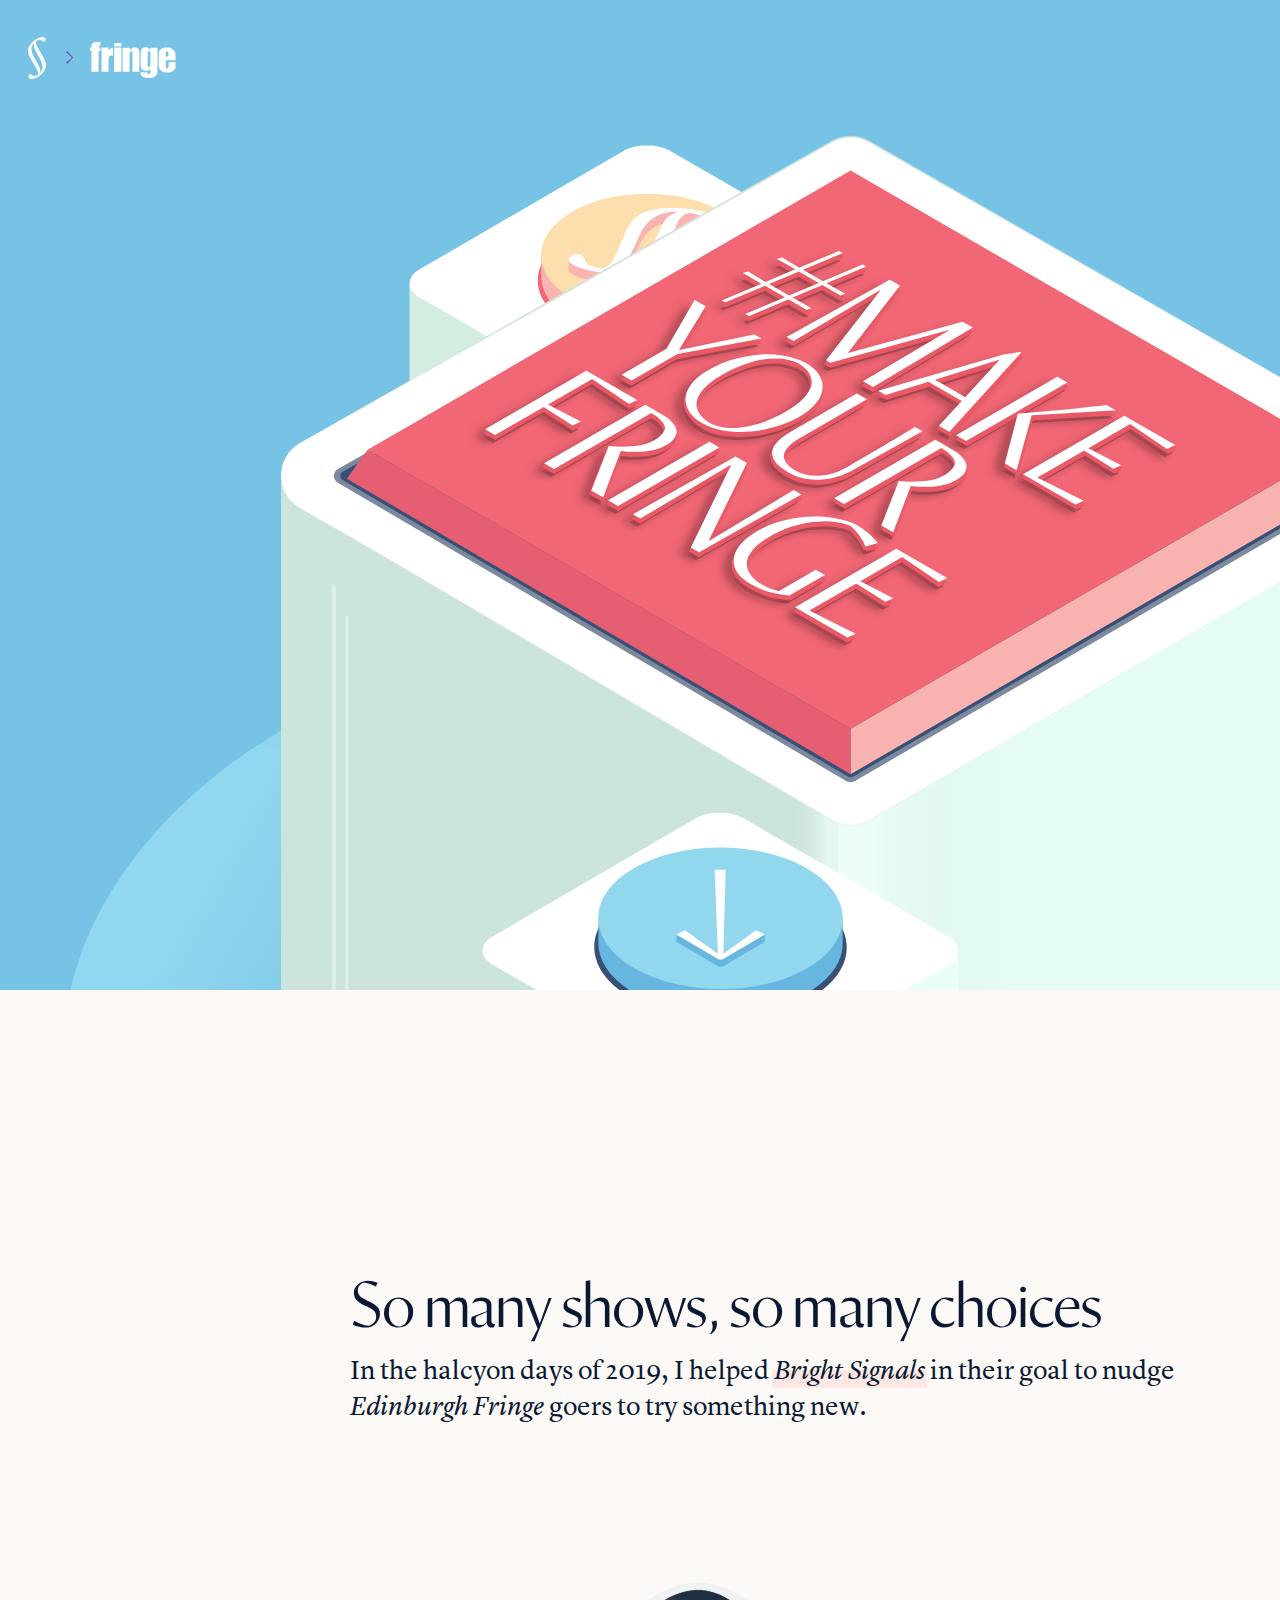
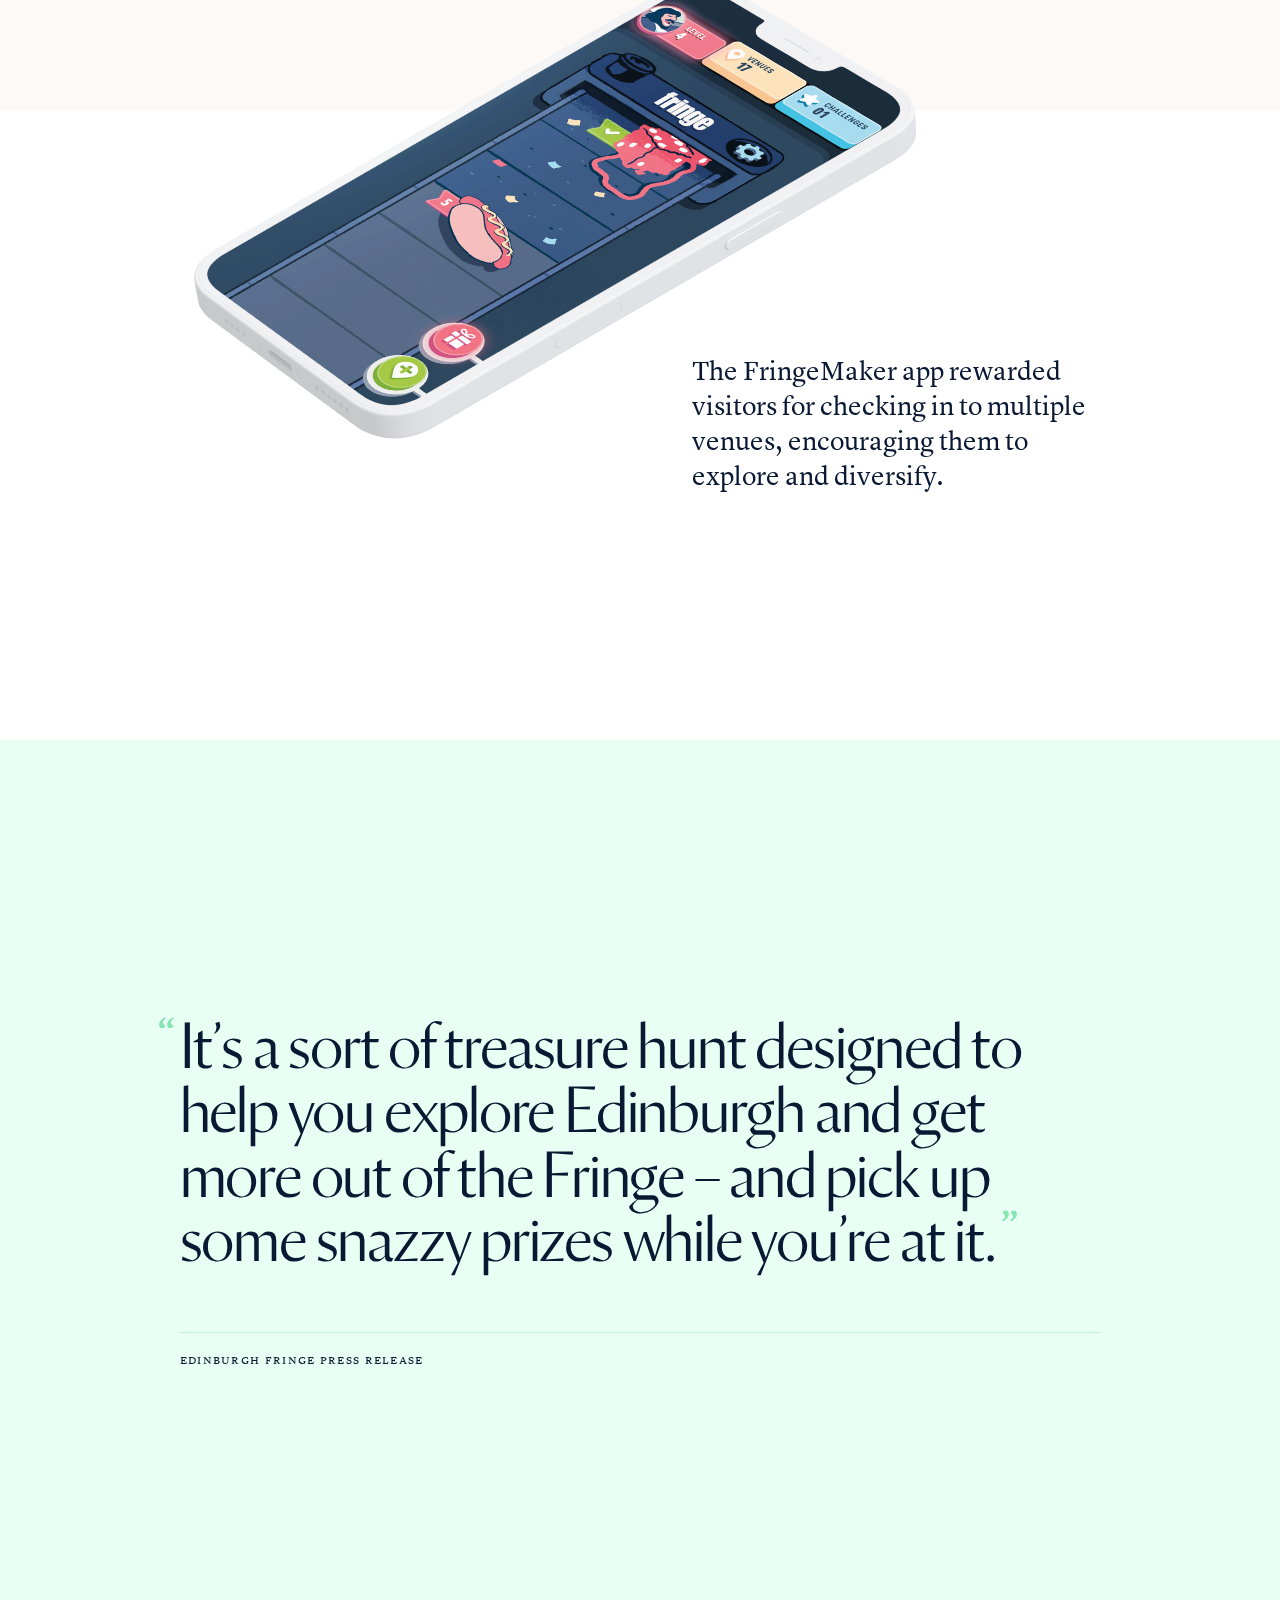
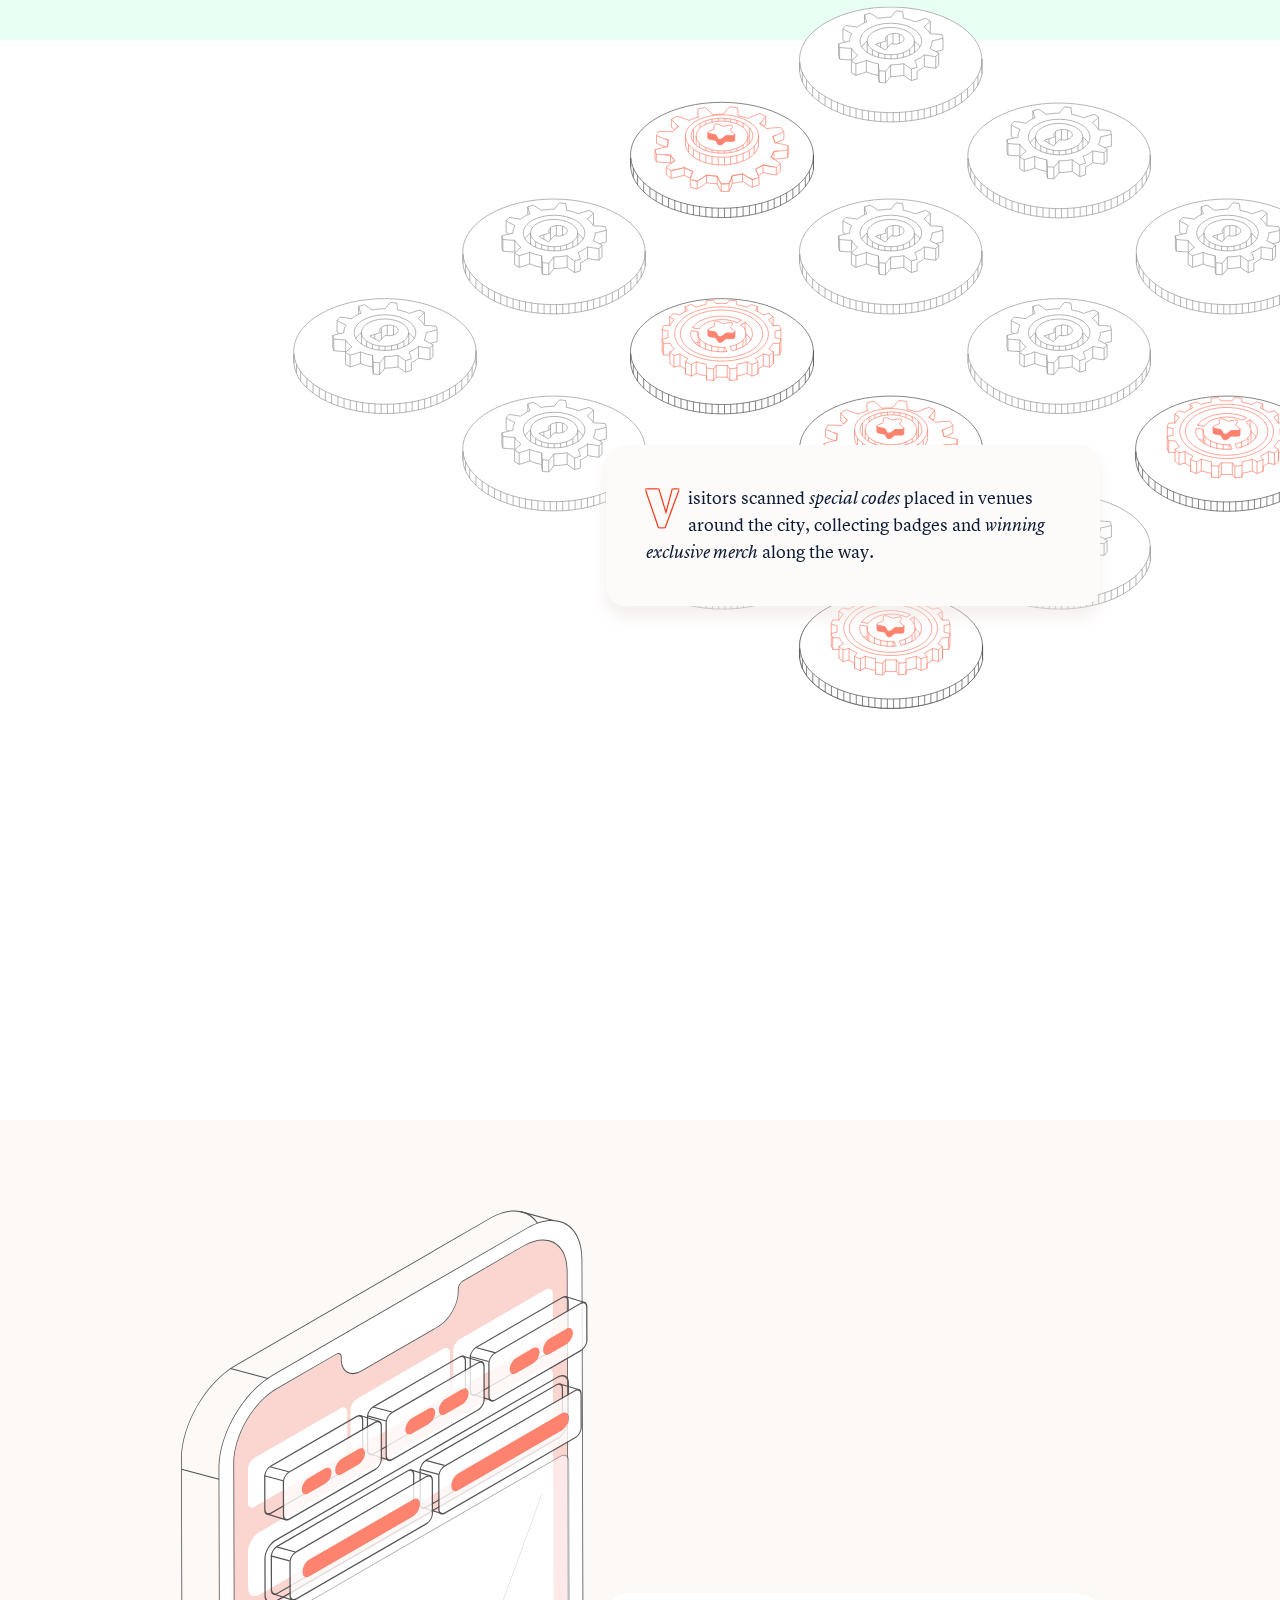
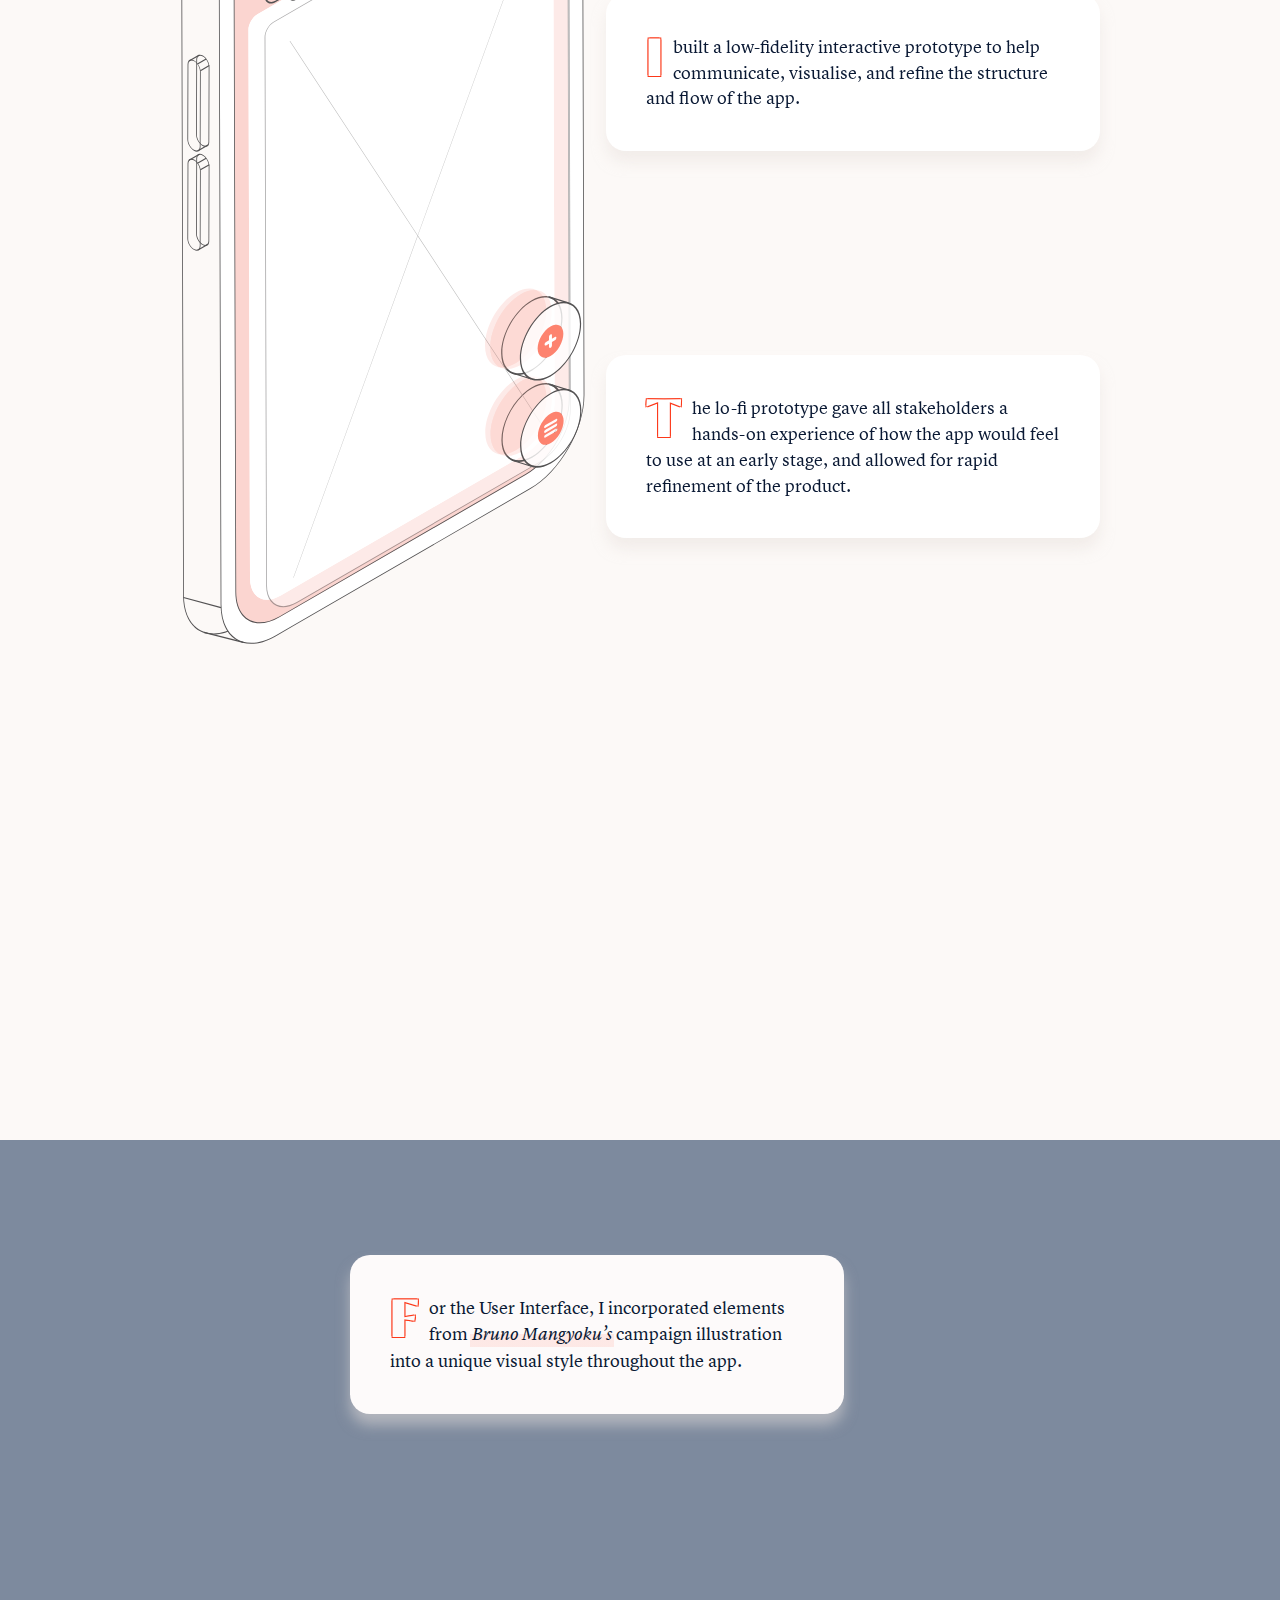
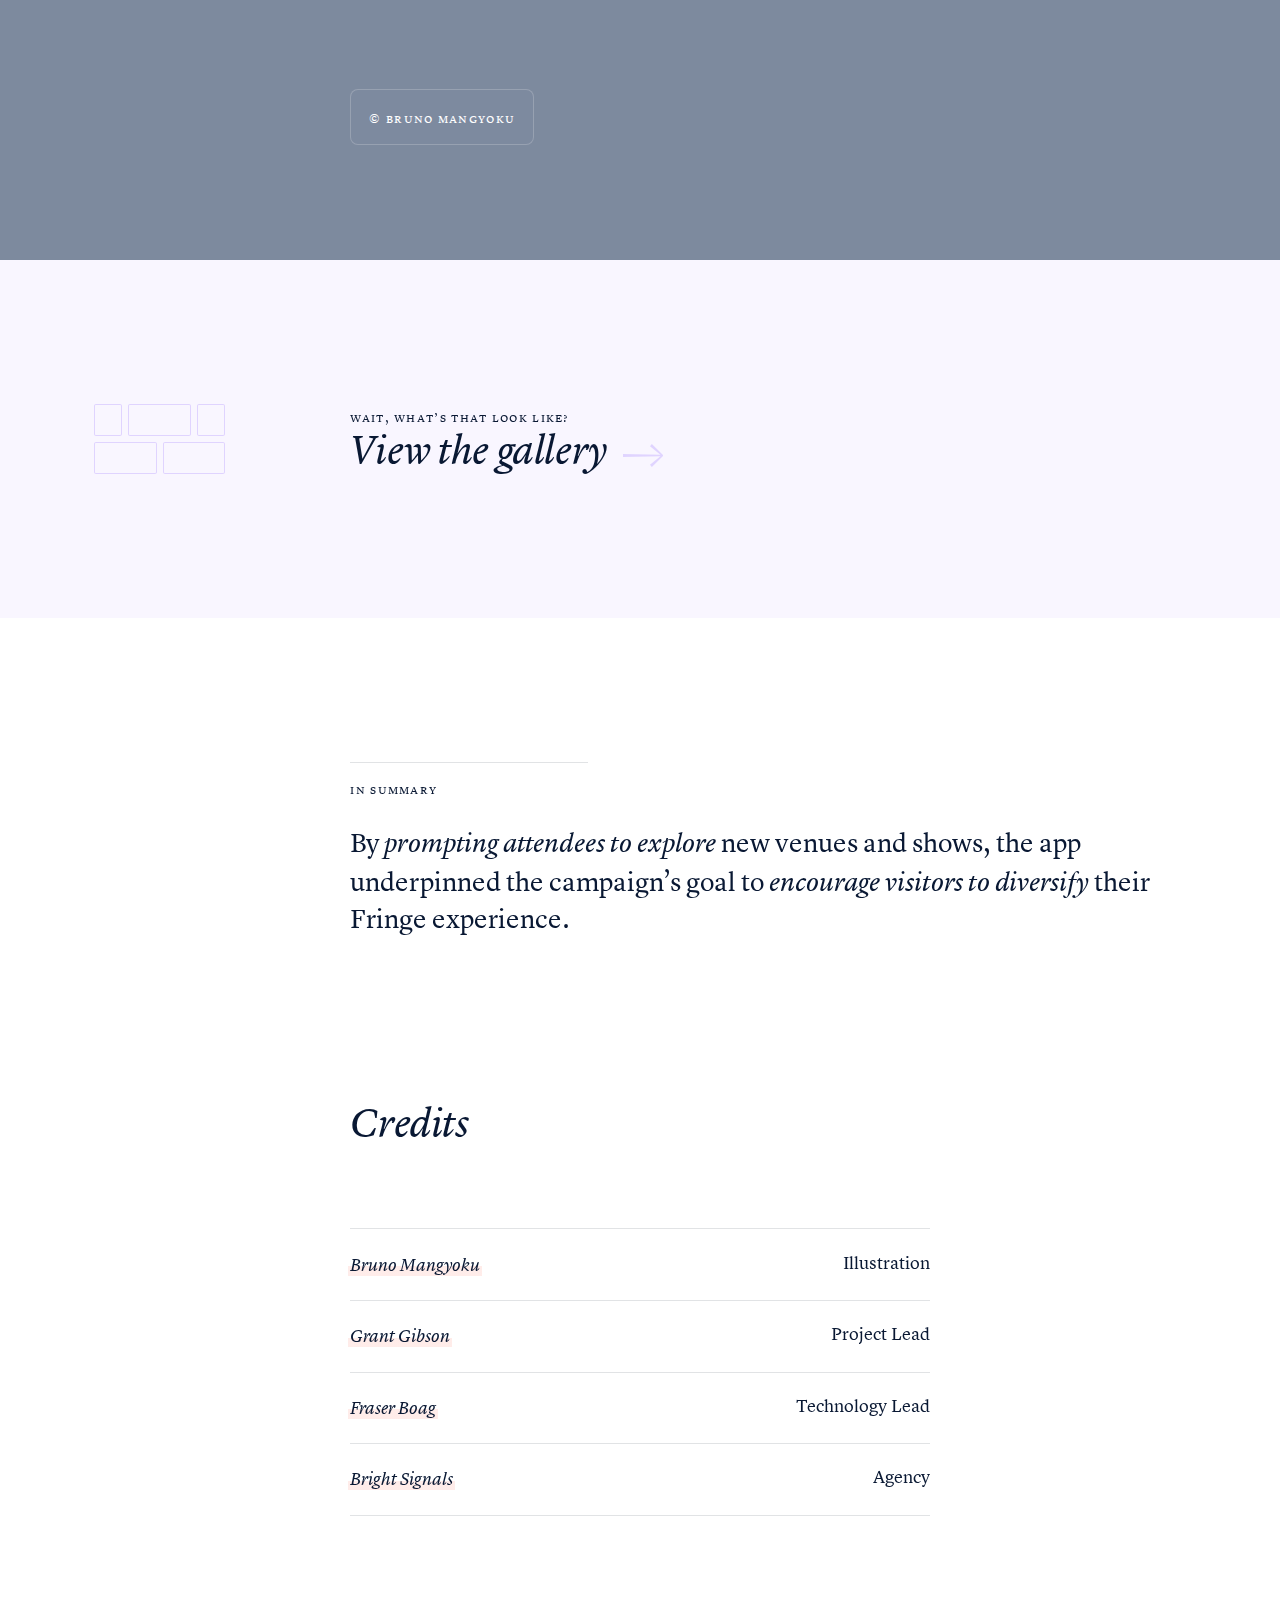
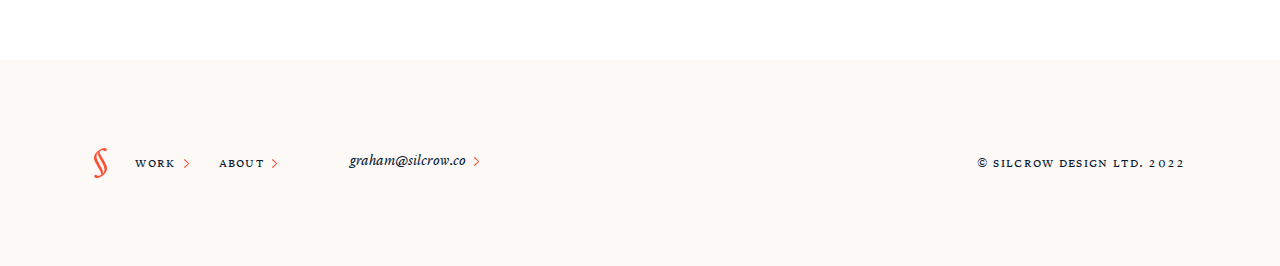
==== commit c02ab88b: "feat: add fringemaker prototype diagram" ====
--- a/fringemaker/index.html
+++ b/fringemaker/index.html
@@ -85,13 +85,13 @@
 					</div>
 				</div>
 			</section>
-			<section class="diagram tan grid-primary">
+			<section class="diagram prototype tan grid-primary">
 				<picture class="illustration">
-					<source media="(min-width:1194px)" srcset="../images/diagram-placeholder-top.svg">			
-					<img src="../images/diagram-placeholder-top.svg"  alt="tktk"/>
+					<source media="(min-width:1194px)" srcset="../images/diagram-fringemaker-prototype.svg">			
+					<img src="../images/diagram-fringemaker-prototype.svg"  alt="tktk"/>
 				</picture>
 				<div class="info">
-					<div class="info-card left">
+					<div class="info-card right">
 						<p><span class="dropcap">I</span> built a low-fidelity interactive prototype to help communicate, visualise, and refine the structure and flow of the app.</p>
 					</div>
 					<div></div>
--- a/styles/fringemaker-layout.css
+++ b/styles/fringemaker-layout.css
@@ -1,3 +1,7 @@
+.prototype .illustration {
+  grid-column: 2 / span 2;
+}
+
 .gallery .image-container {
   justify-items: center; 
   grid-row-gap: 2rem; 
@@ -21,10 +25,10 @@
 }
 
 @media (min-width: 640px) {
-  
+  /* 
   .badges .info-card.right {
     grid-column: 2 / -3;
-  }
+  } */
   
   .flow .illustration {
     grid-column: 1 / -1;
@@ -64,18 +68,34 @@
 
 @media (min-width: 800px) {
   
+  .prototype .illustration {
+    grid-column: 2 / 5;
+  }
+  
 }
 
 @media (min-width: 900px) {
-  
+  /* 
   .badges .info-card.right {
     grid-column: 3 / -6;
+  } */
+  
+  .badges .illustration {
+    grid-column: 1 / span 7;
   }
   
   section.banner * {
     grid-column: 1 / -1;
   }
   
+  .prototype {
+    padding-bottom: 38rem;
+  }
+  
+  .prototype .illustration {
+    grid-column: 3 / 8;
+  }
+  
   .flow .illustration {
     grid-column: 2 / -2;
   }
@@ -119,10 +139,10 @@
   .badges .illustration {
     grid-column: 6 / -3;
   }
-  
+  /* 
   .badges .info-card.right {
     grid-column: 5 / -6;
-  }
+  } */
   
   .layers .illustration,
   .iteration .illustration {
--- a/styles/fringemaker-styles.css
+++ b/styles/fringemaker-styles.css
@@ -165,9 +165,17 @@
 }
 
 .badges .illustration .svg {
-  transform: scale(220%) translateX(-10%);
+  transform: scale(220%) translateX(-40%);
   transform-origin: center left;
   max-width: 370px;
+}
+
+.prototype .illustration {
+  /* transform: translateX(var(--gutter)); */
+}
+
+.prototype .info {
+  padding-bottom: 35px;
 }
 
 .badge {
@@ -343,6 +351,19 @@
     max-width: unset;
   }
   
+  .prototype {
+    padding-top: 10rem;
+  }
+  
+  .prototype .info {
+    padding-bottom: 12vw;
+  }
+  
+  .prototype .illustration {
+    transform: translateX(-80px) scale(180%);
+    transform-origin: top left;
+  }
+  
   .flow .illustration img {
     max-width: none;
     transform: scale(95%);
@@ -411,9 +432,23 @@
   }
   
   .mangyoku .illustration {
-    width: 46rem;
-  }
-  
+    width: 52rem;
+  }
+  
+  .prototype {
+    min-height: unset;
+    height: 90rem;
+    padding-bottom: 10rem;
+  }
+  
+  .prototype .info {
+    padding-bottom: 64vw;
+  }
+  
+  .prototype .illustration {
+    transform: none;
+  }
+    
   .flow .illustration img {
     transform: scale(120%) translateX(0);
   }
@@ -480,8 +515,27 @@
   }
   
   .badges .illustration .svg {
-    transform: scale(200%) translateX(-8%);
+    transform: scale(200%) translateX(-38%);
     max-width: 510px;
+  }
+  
+  .prototype {
+    padding-top: 5rem;
+    /* padding-bottom: 20rem; */
+  }
+  
+  .prototype .info {
+    padding-top: 37vw;
+    padding-bottom: 47vw;
+  }
+  
+  .prototype .illustration {
+    max-width: unset;
+    top: 10%;
+  }
+  
+  .prototype .illustration img {
+    width: 100%;
   }
   
   section.mangyoku {
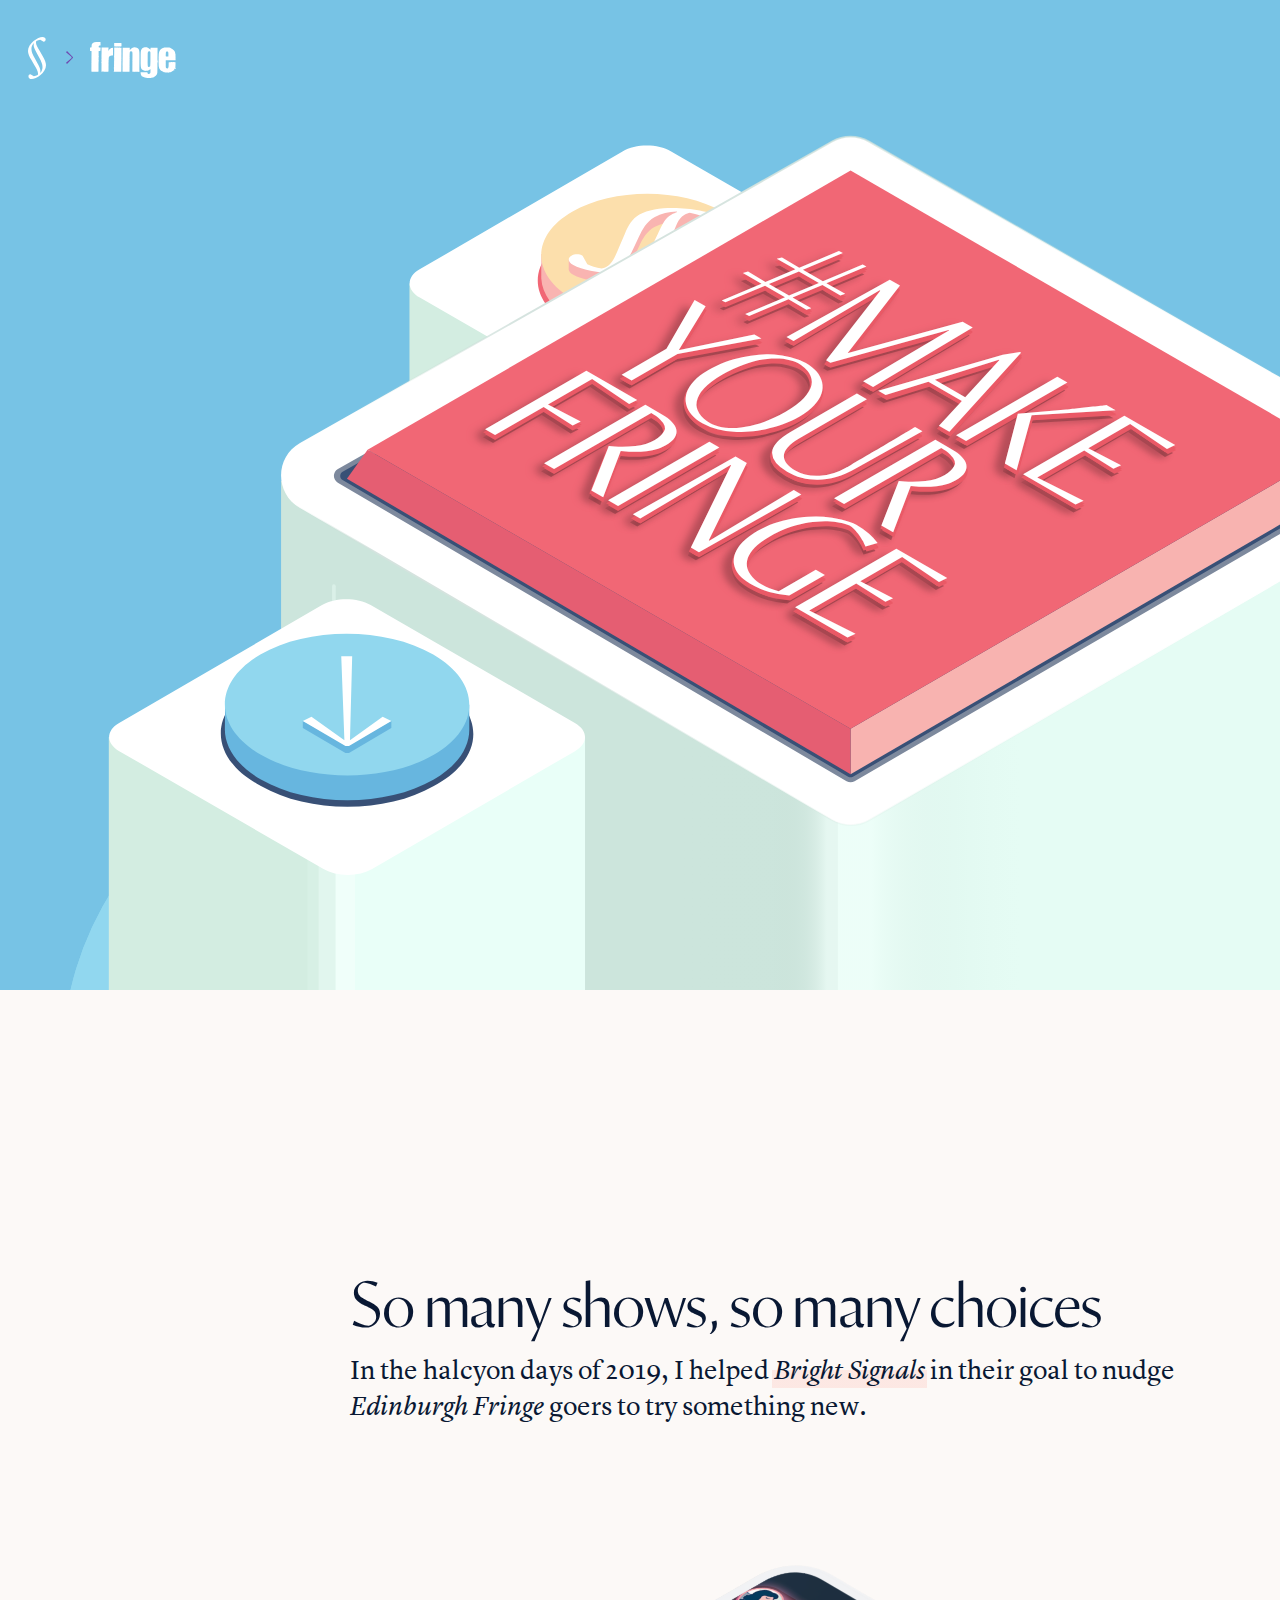
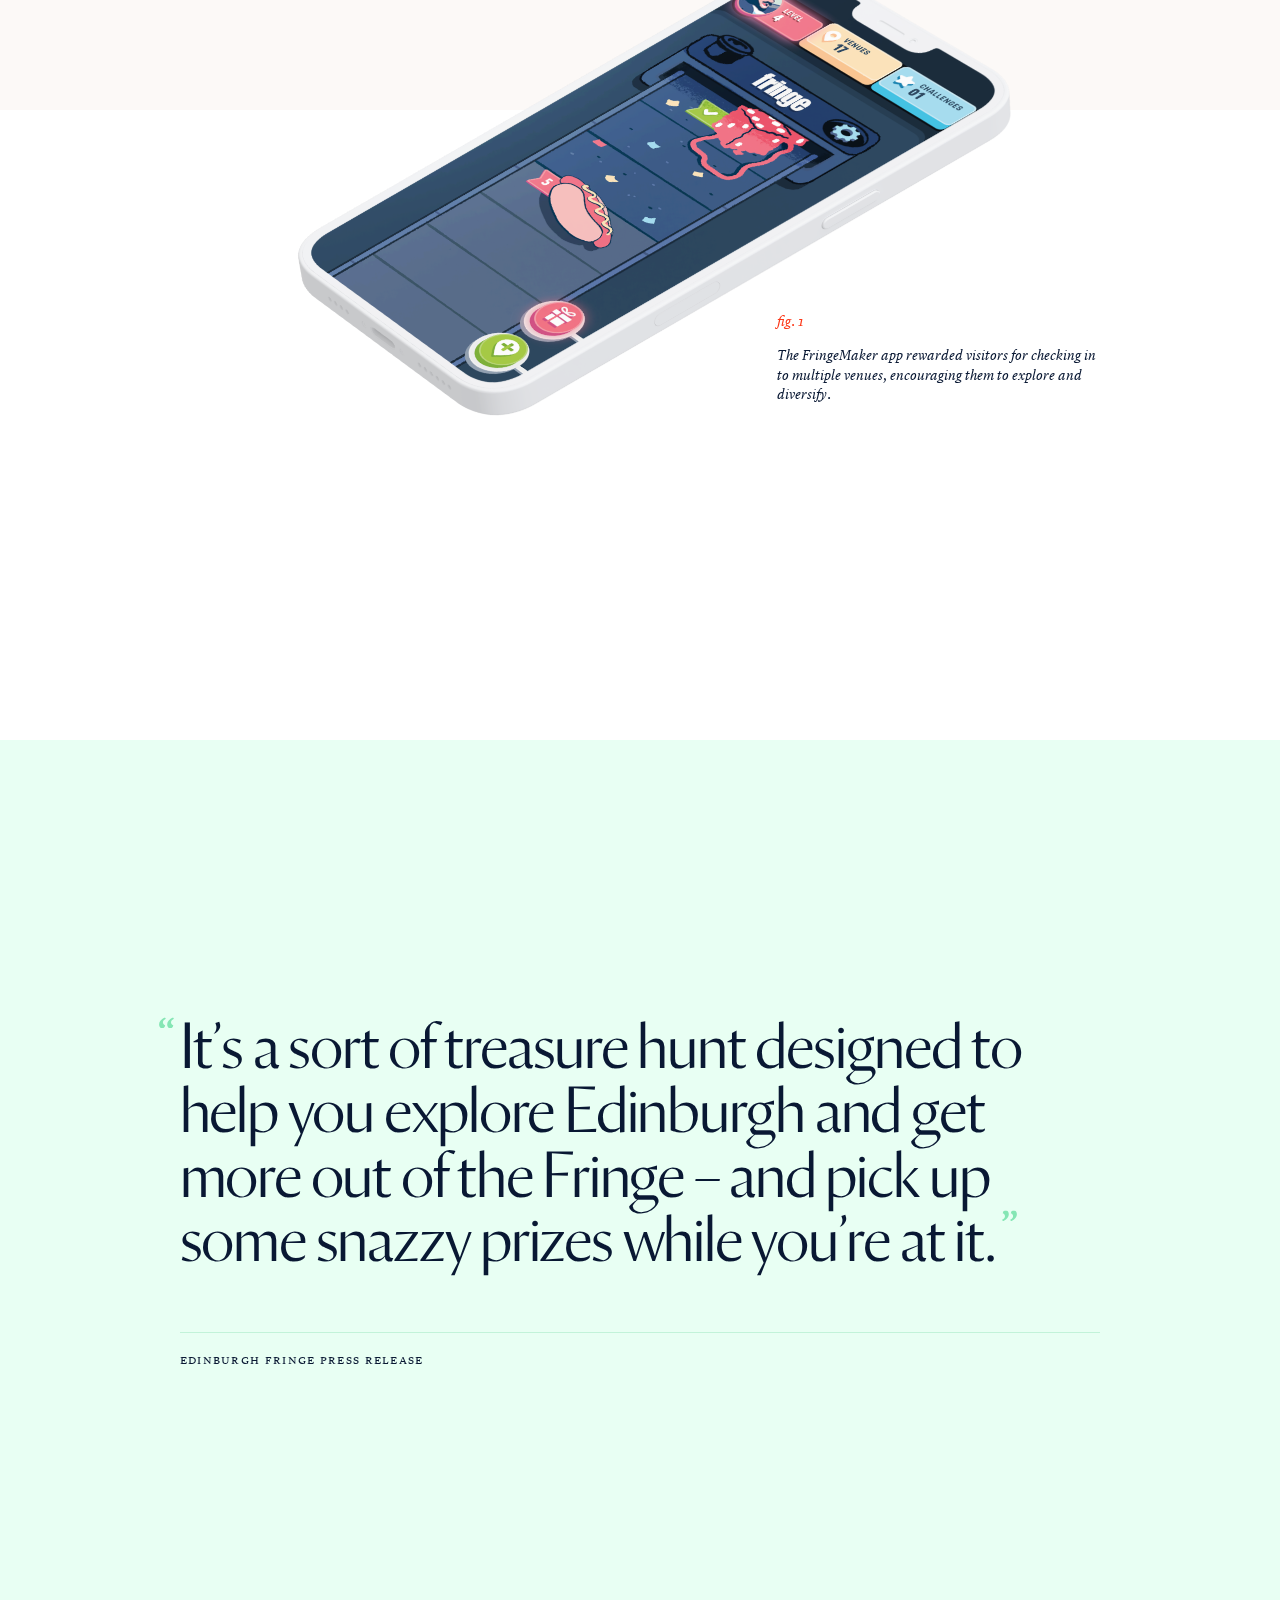
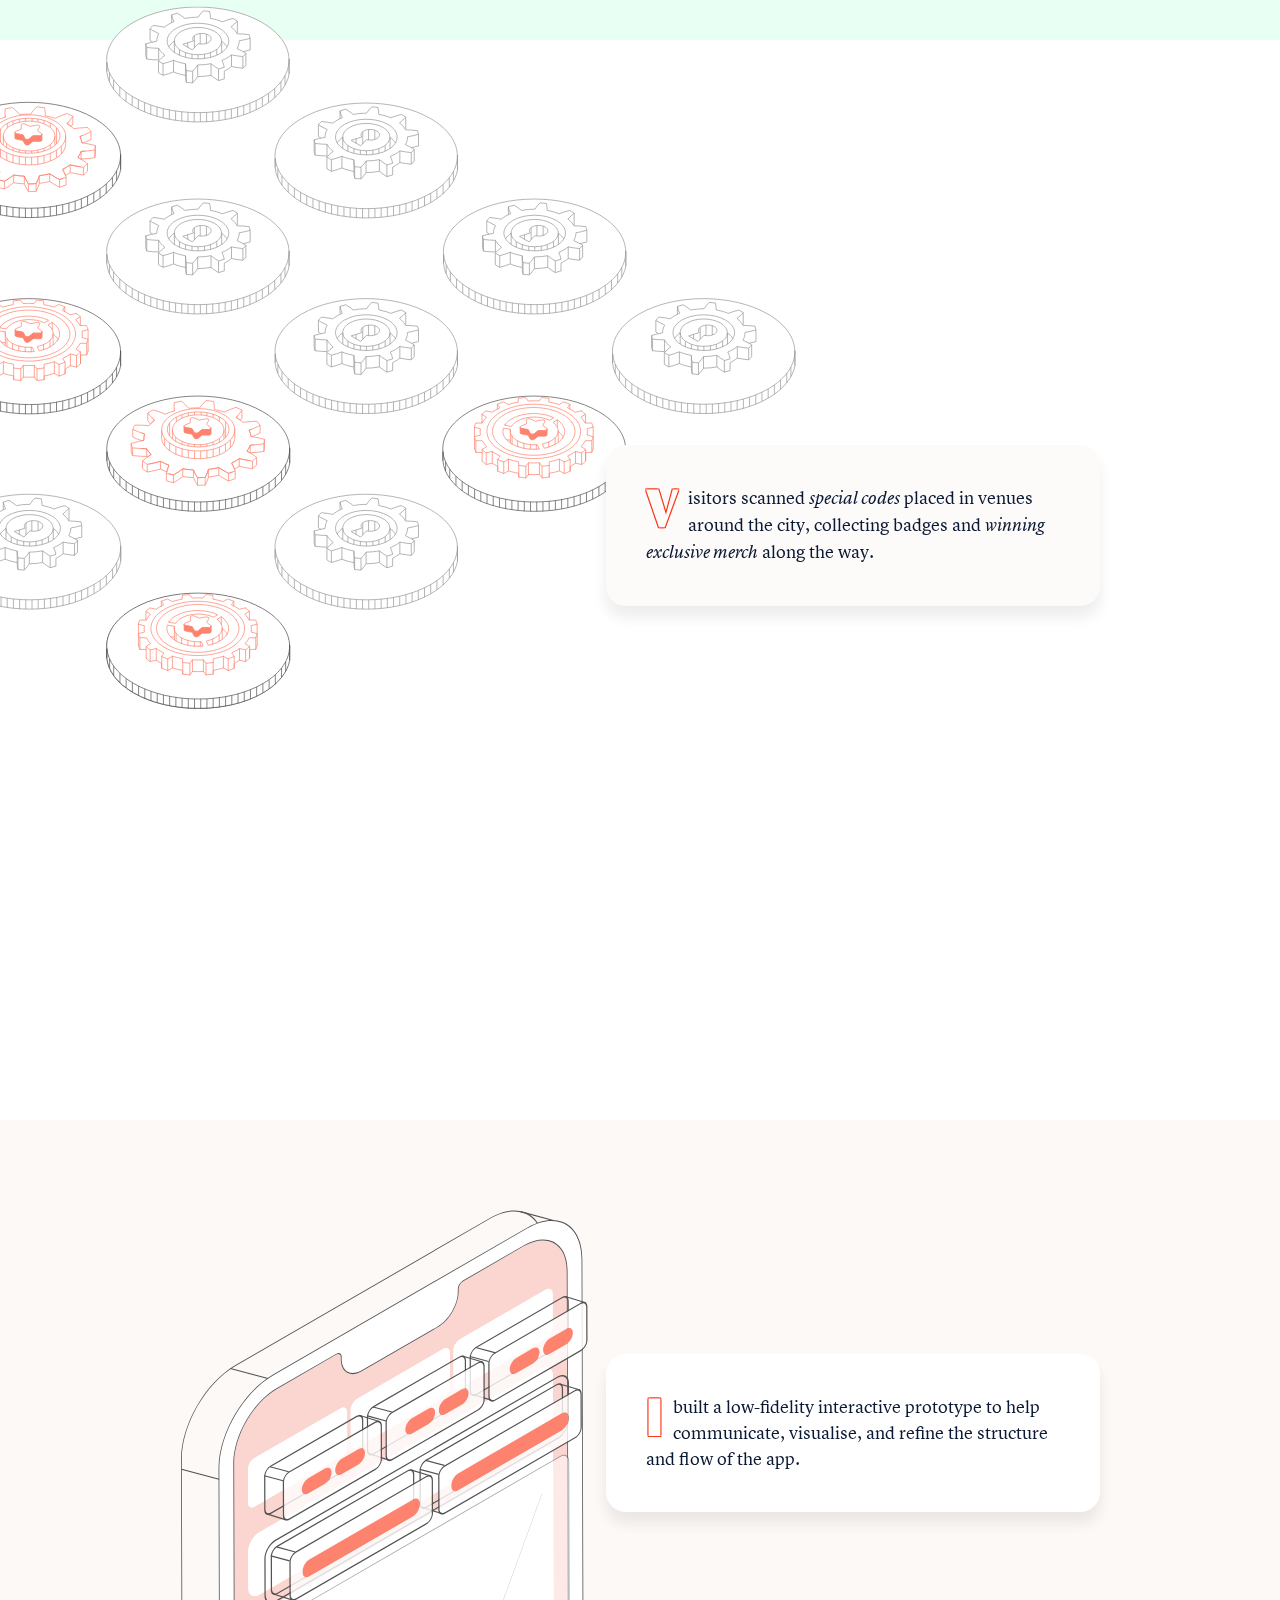
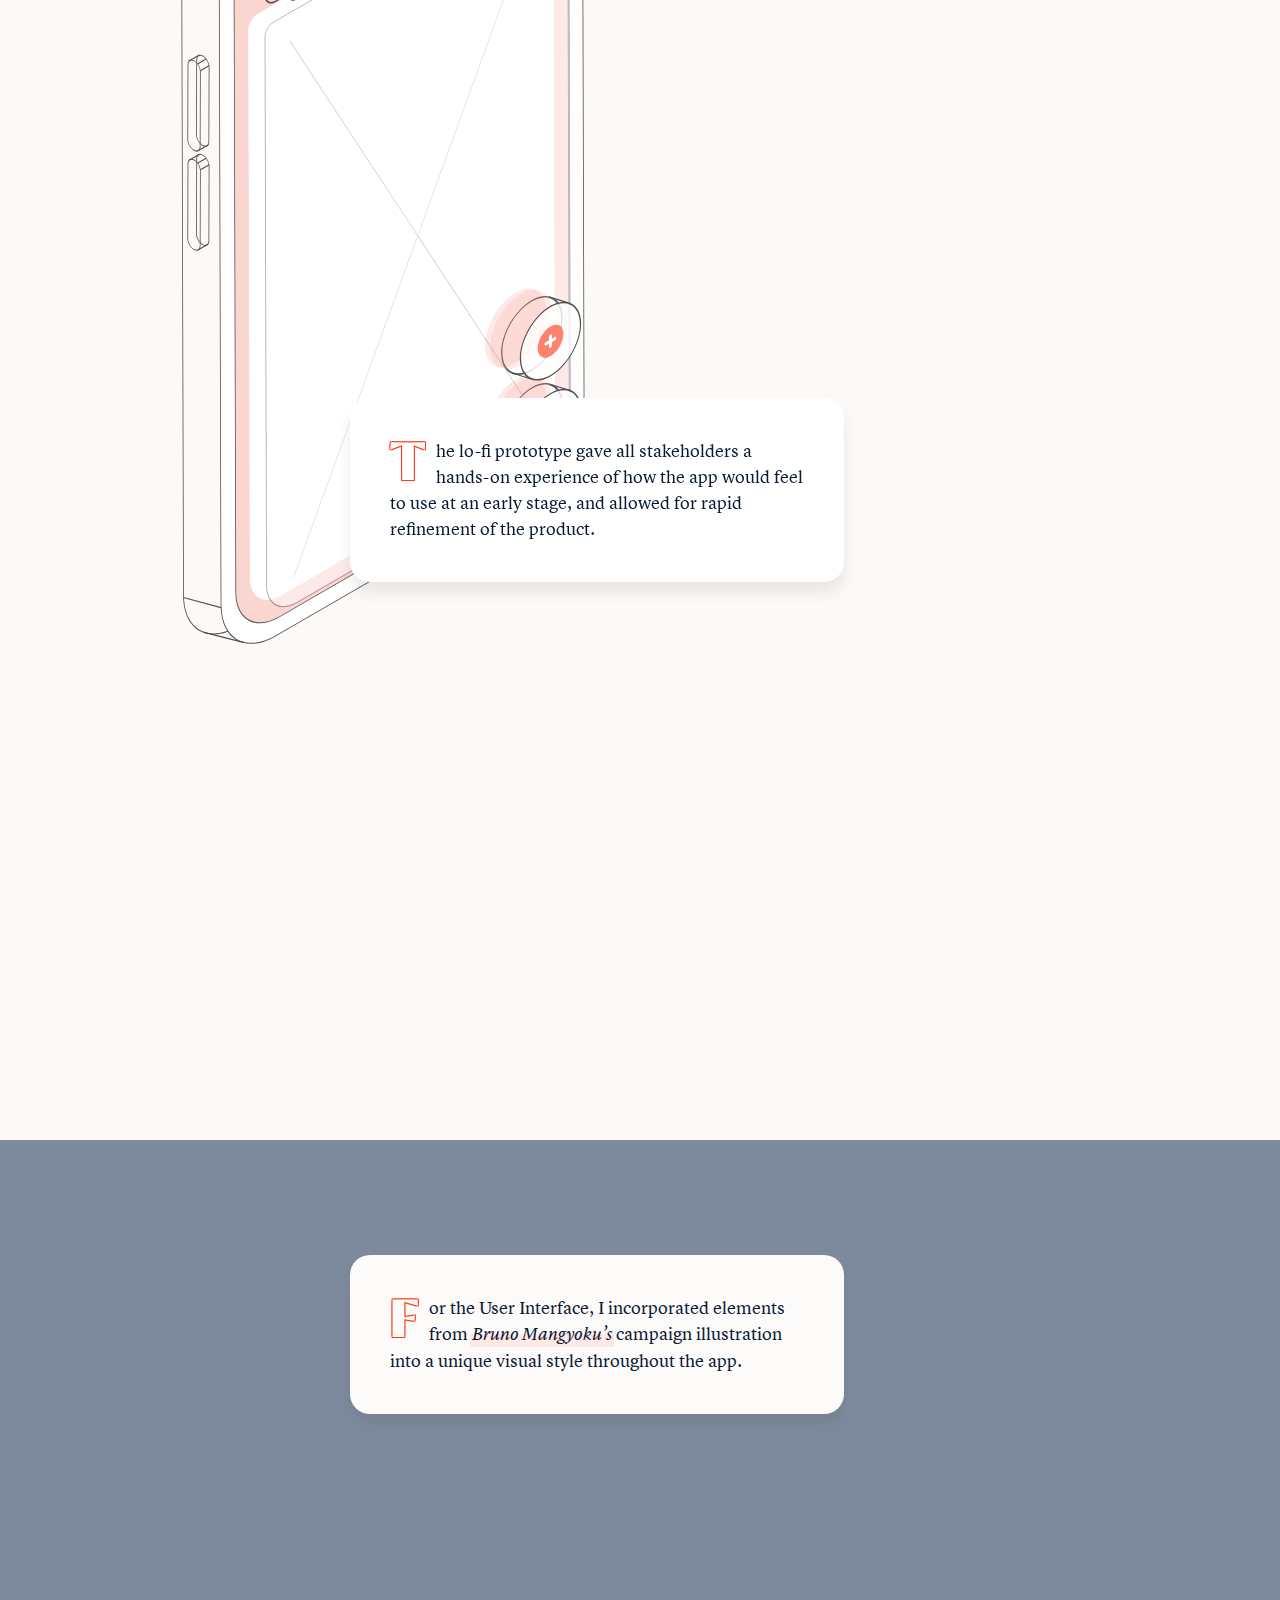
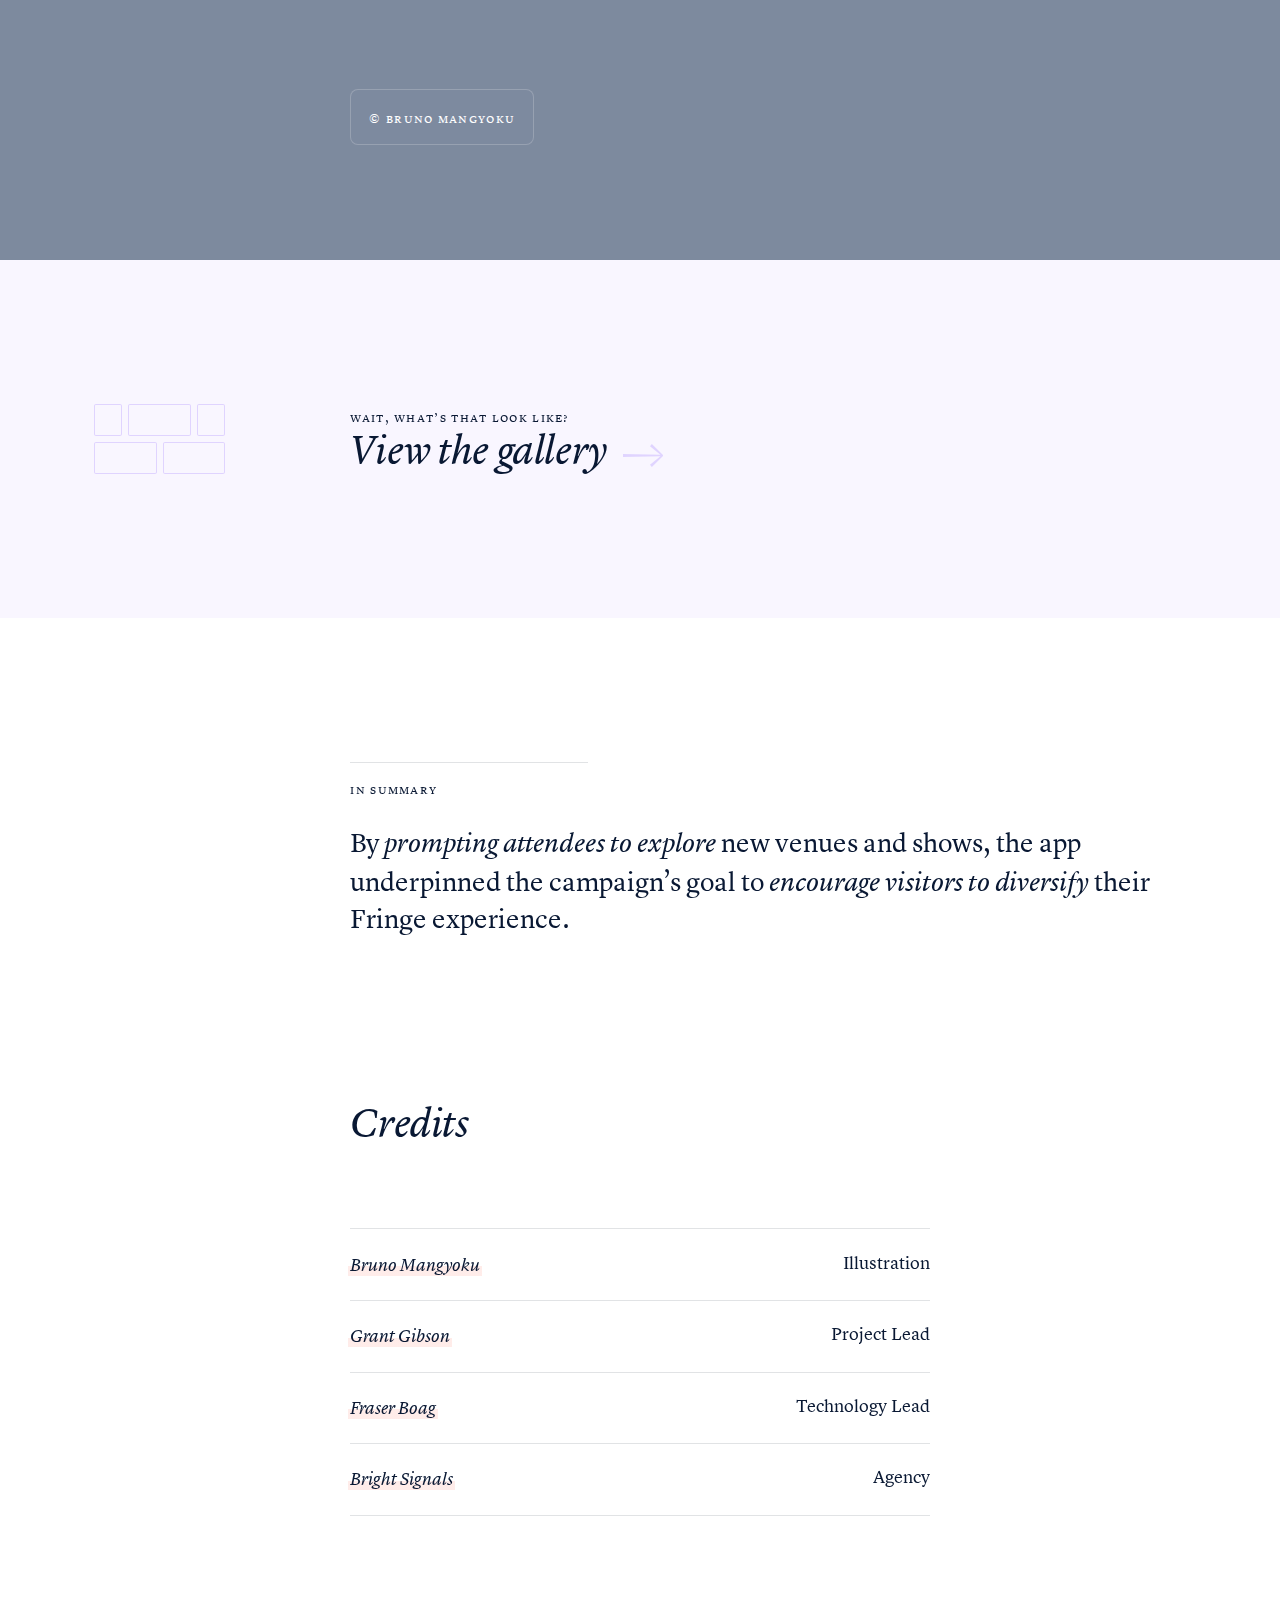
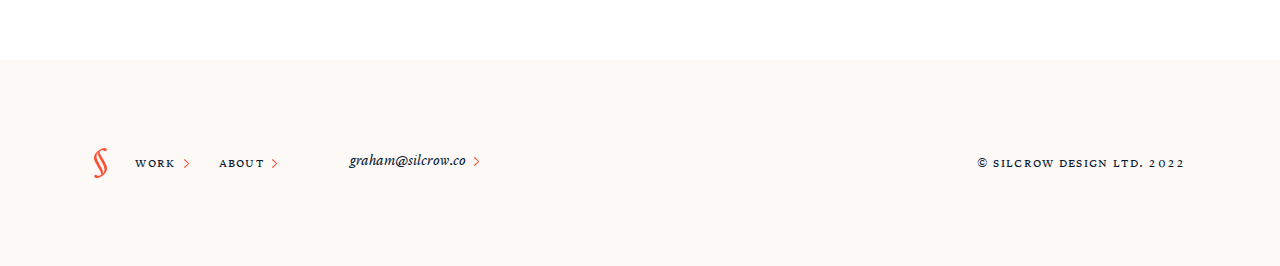
==== commit a64796db: "feat: convert fringemaker p to caption" ====
--- a/fringemaker/index.html
+++ b/fringemaker/index.html
@@ -35,7 +35,7 @@
 		<main class="">
 			<section class="banner grid-primary">
 				<picture class="banner-bg">
-					<source media="(orientation:landscape)" srcset="../images/banner-bg-fringemaker.svg">			
+					<source media="(orientation:landscape)" srcset="../images/banner-bg-fringemaker-large.svg">			
 					<img src="../images/banner-bg-fringemaker.svg" loading="eager"  alt="tktk"/>
 				</picture>
 				<h1 class="hero-text"><span>#Make </span><span>your </span><span>Fringe</span></h1>
@@ -54,12 +54,15 @@
 				</p>
 			</section>
 			<section class="mockup paper grid-primary">
-				<picture>
-					<img src="../images/isoImage-fringemaker-mockup.png" loading="lazy" alt="tktk" />
-				</picture>
-				<p class="large-boost">
-					The FringeMaker app rewarded visitors for checking in to multiple venues, encouraging them to explore and diversify.
-				</p>
+				<figure>
+					<picture>
+						<source media="(min-width:1194px)" srcset="../images/isoImage-fringemaker-mockup.png">			
+						<img src="../images/isoImage-fringemaker-mockup.png" loading="lazy" alt="tktk" />
+					</picture>
+					<figcaption class="caption">
+						<span>fig. 1 </span>The FringeMaker app rewarded visitors for checking in to multiple venues, encouraging them to explore and diversify.
+					</figcaption>
+				</figure>
 			</section>
 			<section class="testimonial reversed grid-primary">
 				<figure>
--- a/styles/fringemaker-layout.css
+++ b/styles/fringemaker-layout.css
@@ -29,10 +29,6 @@
   .badges .info-card.right {
     grid-column: 2 / -3;
   } */
-  
-  .flow .illustration {
-    grid-column: 1 / -1;
-  }
   
   .gallery .image-container .gallery-image {
     max-width: unset;
@@ -88,18 +84,10 @@
     grid-column: 1 / -1;
   }
   
-  .prototype {
-    padding-bottom: 38rem;
-  }
-  
   .prototype .illustration {
     grid-column: 3 / 8;
   }
   
-  .flow .illustration {
-    grid-column: 2 / -2;
-  }
-  
   .gallery .image-container {
     grid-row-gap: 4.5rem;
   }
@@ -128,7 +116,7 @@
     grid-column: 5 / -3;
   }
   
-  .mockup picture {
+  .mockup figure picture {
     grid-column: 5 / 9;
   }
   
@@ -144,11 +132,6 @@
     grid-column: 5 / -6;
   } */
   
-  .layers .illustration,
-  .iteration .illustration {
-    grid-column: 6 / -2;
-  }
-  
   .gallery .image-container {
     grid-row-gap: 2rem;
   }
@@ -184,7 +167,7 @@
     margin-top: 0;
   }
   
-  .mockup picture {
+  .mockup figure picture {
     grid-column: 6 / 10;
   }
   
@@ -198,18 +181,6 @@
   
   .badges .illustration {
     grid-column: 1 / 9;
-  }
-    
-  .flow .illustration {
-    grid-column: 5 / -2;
-  }
-  
-  .layers .illustration {
-    grid-column: 8 / -6;
-  }
-  
-  .iteration .illustration {
-    grid-column: 7 / -2;
   }
   
   .gallery .image-container {
--- a/styles/case-study-styles.css
+++ b/styles/case-study-styles.css
@@ -216,7 +216,7 @@
 
 .diagram .info-card {
   border-radius: 20px;
-  box-shadow: 0px 11px 14px rgba(233, 226, 222, 0.5);
+  box-shadow: 0px 11px 14px rgba(63, 49, 42, 0.09);
   padding: 24px;
 }
 
--- a/styles/fringemaker-styles.css
+++ b/styles/fringemaker-styles.css
@@ -89,11 +89,9 @@
 }
 
 .intro {
-  /* height: auto; */
   min-height: 60vh;
-  /* padding-top: unset; */
-  padding-bottom: 0;
   padding-top: 60px;
+  padding-bottom: 10rem;
 }
 
 .intro h2 {
@@ -125,13 +123,34 @@
   justify-items: center;
 }
 
-.mockup picture {
-  position: relative;
+.mockup figure {
+  width: 100%;
+  display: grid;
+  grid-template-columns: repeat(var(--master-column-count), 1fr);
+  grid-column-gap: var(--gutter);
+  justify-items: center;
+}
+
+.mockup figure picture img {
+  width: 100%;
   transform: scale(140%) rotate(-30deg);
-  max-width: 350px;
-}
-
-/* .mockup picture img {
+  transform-origin: bottom left;
+  max-width: 360px;
+}
+
+.mockup figure figcaption {
+  margin-top: -5rem;
+  grid-column: 3 / -1;
+  line-height: 1.4;
+}
+
+.mockup figure figcaption span {
+  display: block;
+  margin-bottom: 1em;
+  text-align: center;
+}
+
+/* .mockup figure picture img {
   filter: drop-shadow(0px 5.3px 6.8px rgba(9, 24, 51, 0.024)) 
   drop-shadow(0px 17.6px 22.1px rgba(9, 24, 51, 0.076)) 
   drop-shadow(0px 79px 118px rgba(9, 24, 51, 0.1));
@@ -170,14 +189,6 @@
   max-width: 370px;
 }
 
-.prototype .illustration {
-  /* transform: translateX(var(--gutter)); */
-}
-
-.prototype .info {
-  padding-bottom: 35px;
-}
-
 .badge {
   animation: bounce 1.5s ease-in-out infinite;
 }
@@ -199,6 +210,14 @@
   0% { transform: translateY(-30px); }
   50% { transform: translateY(30px); }
   100% { transform: translateY(-30px); }
+}
+
+.prototype .illustration {
+  /* transform: translateX(var(--gutter)); */
+}
+
+.prototype .info {
+  padding-bottom: 30vw;
 }
 
 section.mangyoku {
@@ -223,7 +242,7 @@
   width: 120vw;
 }
 
-section .info .info-card.overlay {
+.mangyoku .info .info-card.overlay {
   background-color: rgba(125, 138, 158, 0.9);
   color: var(--paper);
   border: 1px solid rgba(255, 255, 255, 0.2);
@@ -233,78 +252,6 @@
   padding: 1rem;
 }
 
-.flow .illustration {
-  transition: 0.2s ease-out;
-}
-
-.flow .illustration img {
-  transform: scale(200%);
-  transform-origin: center left;
-  max-width: 400px;
-}
-
-.layers {
-  padding-top: 0px;
-  height: 320vw;
-  justify-content: space-between;
-  z-index: -1;
-  padding-bottom: 15vh;
-}
-
-.layers .architecture img {
-  margin-top: 200px;
-}
-
-.layers .furniture img,
-.layers .furniture figcaption {
-  margin-top: 100px;
-}
-
-.layers .activity img,
-.layers .activity figcaption {
-  margin-top: 0px;
-}
-
-.layers .info {
-  padding-top: 15vh;
-}
-
-.layers .illustration img {
-  transform: scale(105%); 
-}
-
-.layers .illustration figcaption {
-  position: absolute;
-  transition: 0.3s;
-}
-
-.layers .architecture figcaption {
-  bottom: 8vw;
-  right: 0;
-  width: 90px;
-  text-align: right;
-}
-
-.layers .furniture figcaption {
-  bottom: 28vw;
-  width: 80px;
-}
-
-.layers .activity figcaption {
-  top: 0;
-  right: 0;
-  width: 50px;
-  text-align: right;
-}
-
-.iteration {
-  height: 180vw;
-}
-
-.iteration .info {
-  padding-top: 72vw;
-}
-
 .gallery .image-container {
   padding-bottom: 7rem;
 }
@@ -325,6 +272,11 @@
     --banner-scale-factor: 0.8;
   }
   
+  .intro {
+    padding-top: 10rem;
+    padding-botom: 12rem;
+  }
+  
   .intro .skills-badge.ux-design {
     top: -50px;
     left: unset;
@@ -332,13 +284,22 @@
   }
   
   .intro .skills-badge.ui-design {
-    top: 18px;
+    top: -12px;
     right: unset;
-    left: 26px;
+    left: -84px;
   }
   
   .mockup {
     padding-bottom: 15vw;
+  }
+  
+  .mockup figure {
+    grid-column: 1 / -1;
+    /* grid-template-columns: repeat(4, 1fr); */
+  }
+  
+  .mockup figure  figcaption{
+    grid-column: 4 / -2;
   }
 
   .badges {
@@ -347,8 +308,9 @@
   }
   
   .badges .illustration .svg {
-    transform: scale(200%) translateX(12%);
+    transform: scale(200%) translateX(-26%);
     max-width: unset;
+    transform-origin: center center;
   }
   
   .prototype {
@@ -364,41 +326,6 @@
     transform-origin: top left;
   }
   
-  .flow .illustration img {
-    max-width: none;
-    transform: scale(95%);
-    transform-origin: center;
-  }
-  
-  .layers {
-    height: 250vw;
-    padding-top: 10vw;
-  }
-  
-  .layers .illustration img {
-    transform: scale(115%); 
-  }
-  
-  .layers .illustration figcaption {
-    top: unset;
-    right: 10px;
-    left: unset;
-    bottom: 14vw;
-    width: auto;
-    text-align: left;
-    transform: translateX(100%);
-  }
-  
-  .iteration {
-    padding-top: 20vw;
-    padding-bottom: 0;
-    height: 110vw;
-  }
-  
-  .iteration .illustration img {
-    transform: scale(120%);
-  }
-  
 }
 
 @media (min-width: 800px) {
@@ -409,12 +336,11 @@
   
   .intro {
     min-height: 80vh;
-    padding-bottom: 8rem;
     padding-top: 180px;
-  }
-  
-  .mockup picture {
-    transform: scale(120%) rotate(-30deg);
+    padding-bottom: 12rem;
+  }
+  
+  .mockup figure picture {
     max-width: unset;
   }
   
@@ -447,35 +373,6 @@
   
   .prototype .illustration {
     transform: none;
-  }
-    
-  .flow .illustration img {
-    transform: scale(120%) translateX(0);
-  }
-  
-  .layers {
-    height: 220vw;
-    padding-bottom: 20vw;
-  }
-  
-  .layers .architecture img {
-    margin-top: 240px;
-  }
-  
-  .layers .furniture img {
-    margin-top: 120px;
-  }
-  
-  .layers .illustration figcaption {
-    right: unset;
-    left: -12vw;
-    bottom: 20vw;
-    text-align: left;
-    transform: translateX(0);
-  }
-  
-  .iteration {
-    padding-top: 20vw;
   }
   
 }
@@ -509,13 +406,32 @@
     min-height: 500px;
   }
   
+  .mockup figure {
+    grid-column: 5 / -2;
+    grid-template-columns: repeat(7, 1fr);
+  }
+  
+  .mockup figure picture {
+    grid-column: 1 /  -1;
+  }
+  
+  .mockup figure picture img {
+    max-width: 570px;
+    transform: scale(100%) rotate(-30deg);
+  }
+  
+  .mockup figure figcaption {
+    grid-column: 5 / -1;
+    margin-top: -9rem;
+  }
+  
   .badges {
     padding-top: 10vw;
     padding-bottom: 10vw;
   }
   
   .badges .illustration .svg {
-    transform: scale(200%) translateX(-38%);
+    transform: scale(200%) translateX(-8%);
     max-width: 510px;
   }
   
@@ -525,8 +441,8 @@
   }
   
   .prototype .info {
-    padding-top: 37vw;
-    padding-bottom: 47vw;
+    padding-top: 15vw;
+    padding-bottom: 56vw;
   }
   
   .prototype .illustration {
@@ -552,39 +468,6 @@
     width: 46rem;
   }
   
-  .flow .info {
-    padding-top: 20vw;
-  }
-  
-  .flow .illustration img {
-    transform: scale(100%) translateX(0);
-  }
-  
-  .layers {
-    padding-top: 0;
-    padding-bottom: 0;
-    height: 180vw;
-  }
-  
-  .layers .illustration img {
-    transform: scale(110%) translateY(-100px);
-  }
-  
-  .layers .illustration figcaption {
-    left: -20vw;
-    bottom: 24vw;
-  }
-  
-  .iteration {
-    padding-bottom: 0;
-    z-index: 10;
-    height: 95vw;
-  }
-  
-  .iteration .info {
-    padding-top: 20vw;
-  }
-  
 }
 
 @media (min-width: 1194px) {
@@ -608,63 +491,42 @@
     margin-top: -30px;
   }
   
-  .mockup picture {
-    transform: scale(240%) rotate(-30deg) translate(15%, 18%);
-    max-width: 300px;
+  .mockup figure {
+    grid-template-columns: repeat(10, 1fr);
+  }
+  
+  .mockup figure picture img {
+    max-width: 710px;
+  }
+  
+  .mockup figure figcaption {
+    grid-column: 6 / -2;
+  }
+  
+  .mockup figure figcaption span {
+    text-align: left;
+  }
+  
+  .badges .illustration {
+    grid-column: 1 / span 8;
   }
   
   .badges .illustration .svg {
     transform: scale(180%) translateX(-12%);
-    max-width: 700px;
+    max-width: 800px;
   }  
   
-  .flow {
-    height: 90vw;
-  }
-  
-  .flow .illustration img {
-    transform: scale(100%);
-  }
-  
-  .layers {
-    height: 180vw;
-  }
-  
-  .layers .architecture img,
-  .layers .architecture figcaption {
-    margin-top: 300px;
-  }
-  
-  .layers .furniture img,
-  .layers .furniture figcaption {
-    margin-top: 150px;
-  }
-  
-  .layers .activity img,
-  .layers .activity figcaption {
-    margin-top: 0px;
-  }
-  
-  .layers .illustration figcaption {
-    bottom: 29vw;
-    left: -6vw;
-  }
-  
-  .layers .illustration img {
-    transform: scale(100%) translateY(-11vw);
-    transform-origin: bottom;
-  }
-  
-  .iteration {
-    padding-top: 0;
-  }
-  
-  .iteration .info {
-    padding-top: 100px;
-  }
-  
-  .iteration .illustration img {
-    transform: scale(110%) translateY(-6vw);
+  .prototype .illustration {
+    max-width: 480px;
+  }
+  
+  .prototype .info {
+    padding-top: 13rem;
+    padding-bottom: 31rem;
+  }
+  
+  .prototype .info .info-card:last-child {
+    grid-column: 5 / -6;
   }
   
 }
@@ -694,18 +556,41 @@
     min-height: 660px;
   }
   
-  .mockup picture {
-    transform: scale(240%) rotate(-30deg) translate(15%, 18%);
-    max-width: 300px;
+  .mockup figure picture img {
+    max-width: 780px;
+  }
+  
+  .mockup figure {
+    grid-column: 7 / -5;
+  }
+  
+  .mockup figure figcaption {
+    grid-column: 6 / -1;
   }
   
   .badges {
     height: 1300px;
   }
   
+  .badges .illustration {
+    grid-column: 4 / span 8;    
+  }
+  
   .badges .illustration .svg {
-    transform: scale(200%) translateX(-12%);
+    transform: scale(200%) translateX(0);
     max-width: 900px;
+  }
+  
+  .prototype .illustration {
+    grid-column: 7 / 12;
+  }
+  
+  .prototype .info {
+    padding-bottom: 33rem;
+  }
+  
+  .prototype .info .info-card:last-child {
+    grid-column: 10 / span 6;
   }
   
   section.mangyoku {
@@ -714,72 +599,6 @@
   
   .mangyoku .illustration {
     width: 58rem;
-  }  
-  
-  .layers {
-    height: 170vw;
-  }
-  
-  .layers .architecture {
-    order: 2;
-  }
-  .layers .furniture {
-    order: 3;
-  }
-  .layers .activity {
-    order: 4;
-  }
-  
-  .layers .info {
-    order: 1;
-    height: auto;
-    position: sticky;
-    padding: 0;
-    top: 50%;
-    transform: translateY(-70%);
-  }
-  
-  .layers .illustration img {
-    transform: scale(110%) translateY(-4vw);
-  }
-  
-  .layers .architecture img,
-  .layers .architecture figcaption {
-    margin-top: 400px;
-  }
-  
-  .layers .furniture img,
-  .layers .furniture figcaption {
-    margin-top: 200px;
-  }
-  
-  .layers .activity img,
-  .layers .activity figcaption {
-    margin-top: 0px;
-  }
-  
-  .layers .illustration figcaption {
-    bottom: 18vw;
-    left: -7vw;
-  }
-  
-  .iteration {
-    padding-top: 6vw;
-    padding-bottom: 0;
-    height: 60vw;
-  }
-   
-  .iteration .info {
-    padding-top: 300px;
-  }
-  
-  .iteration .illustration {
-    top: revert;
-    bottom: -100px;
-  }
-  
-  .iteration .illustration img {
-    transform: scale(100%);
   }
   
 }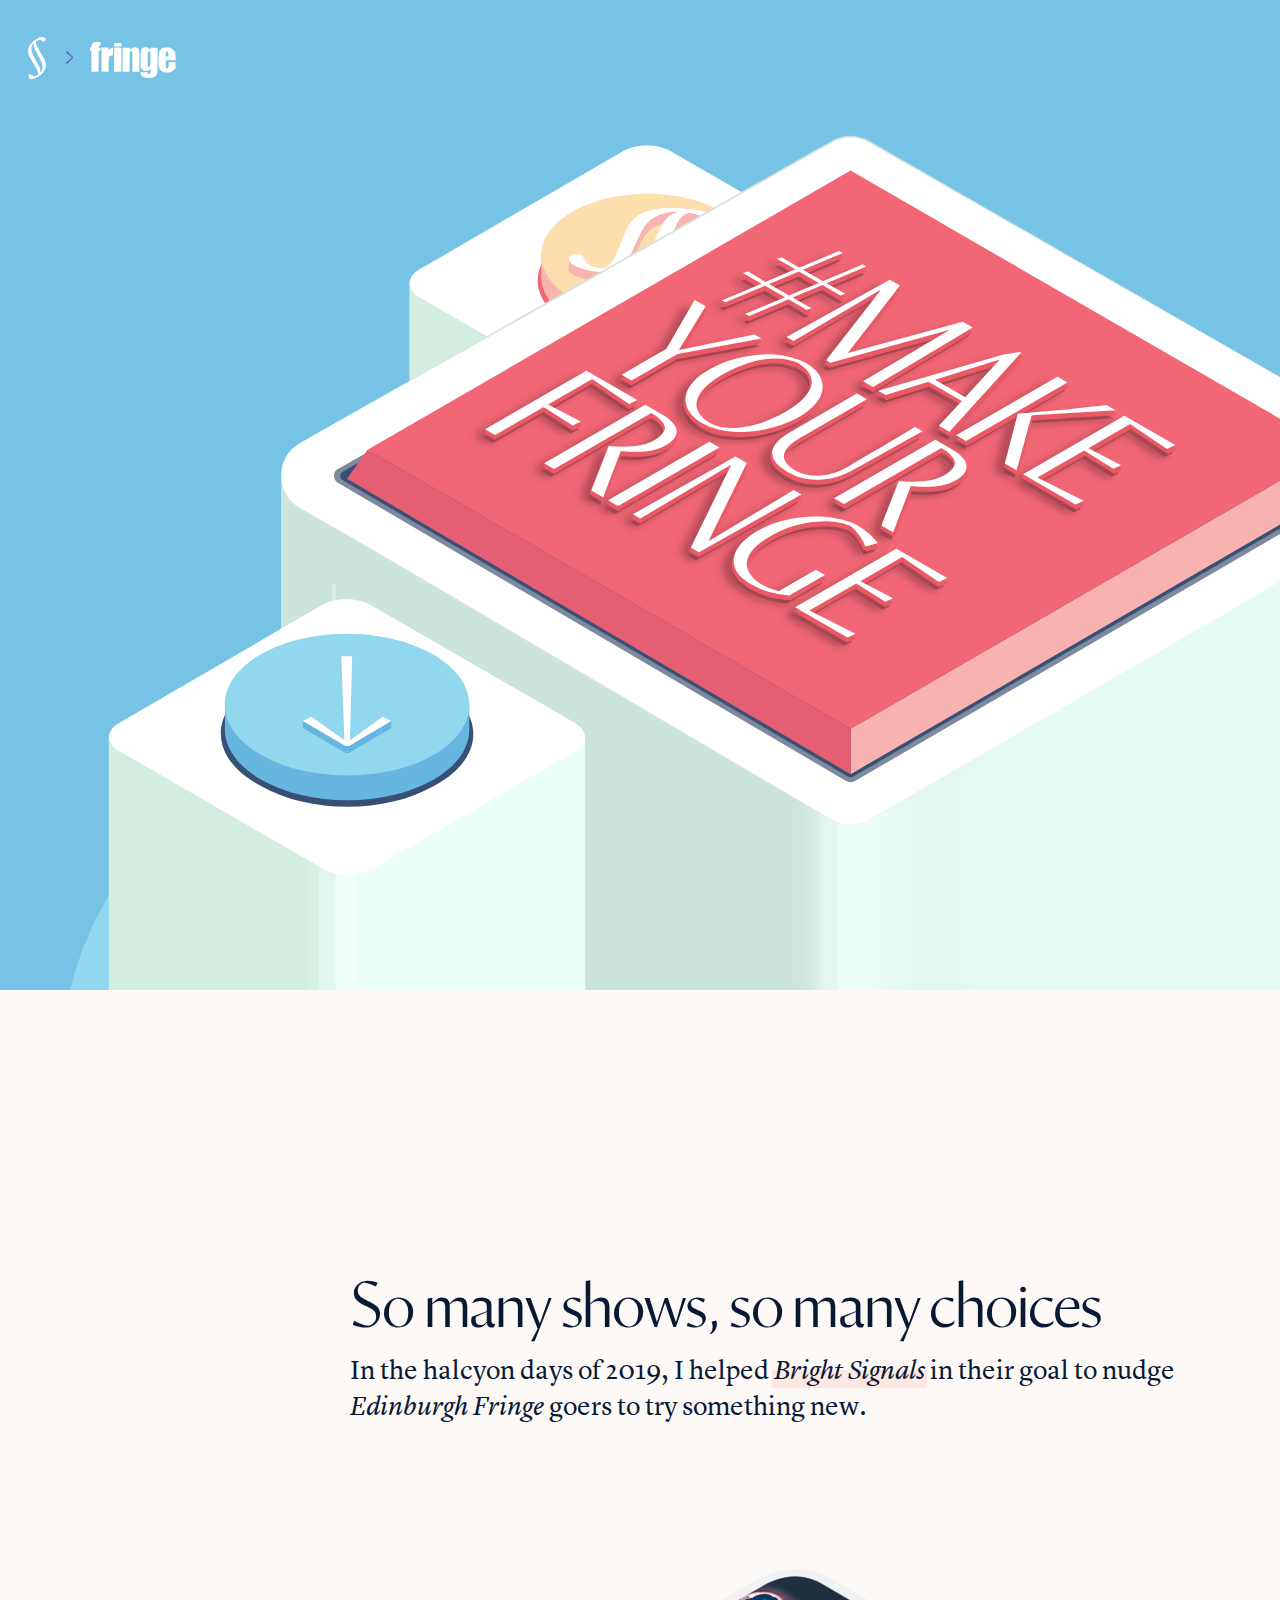
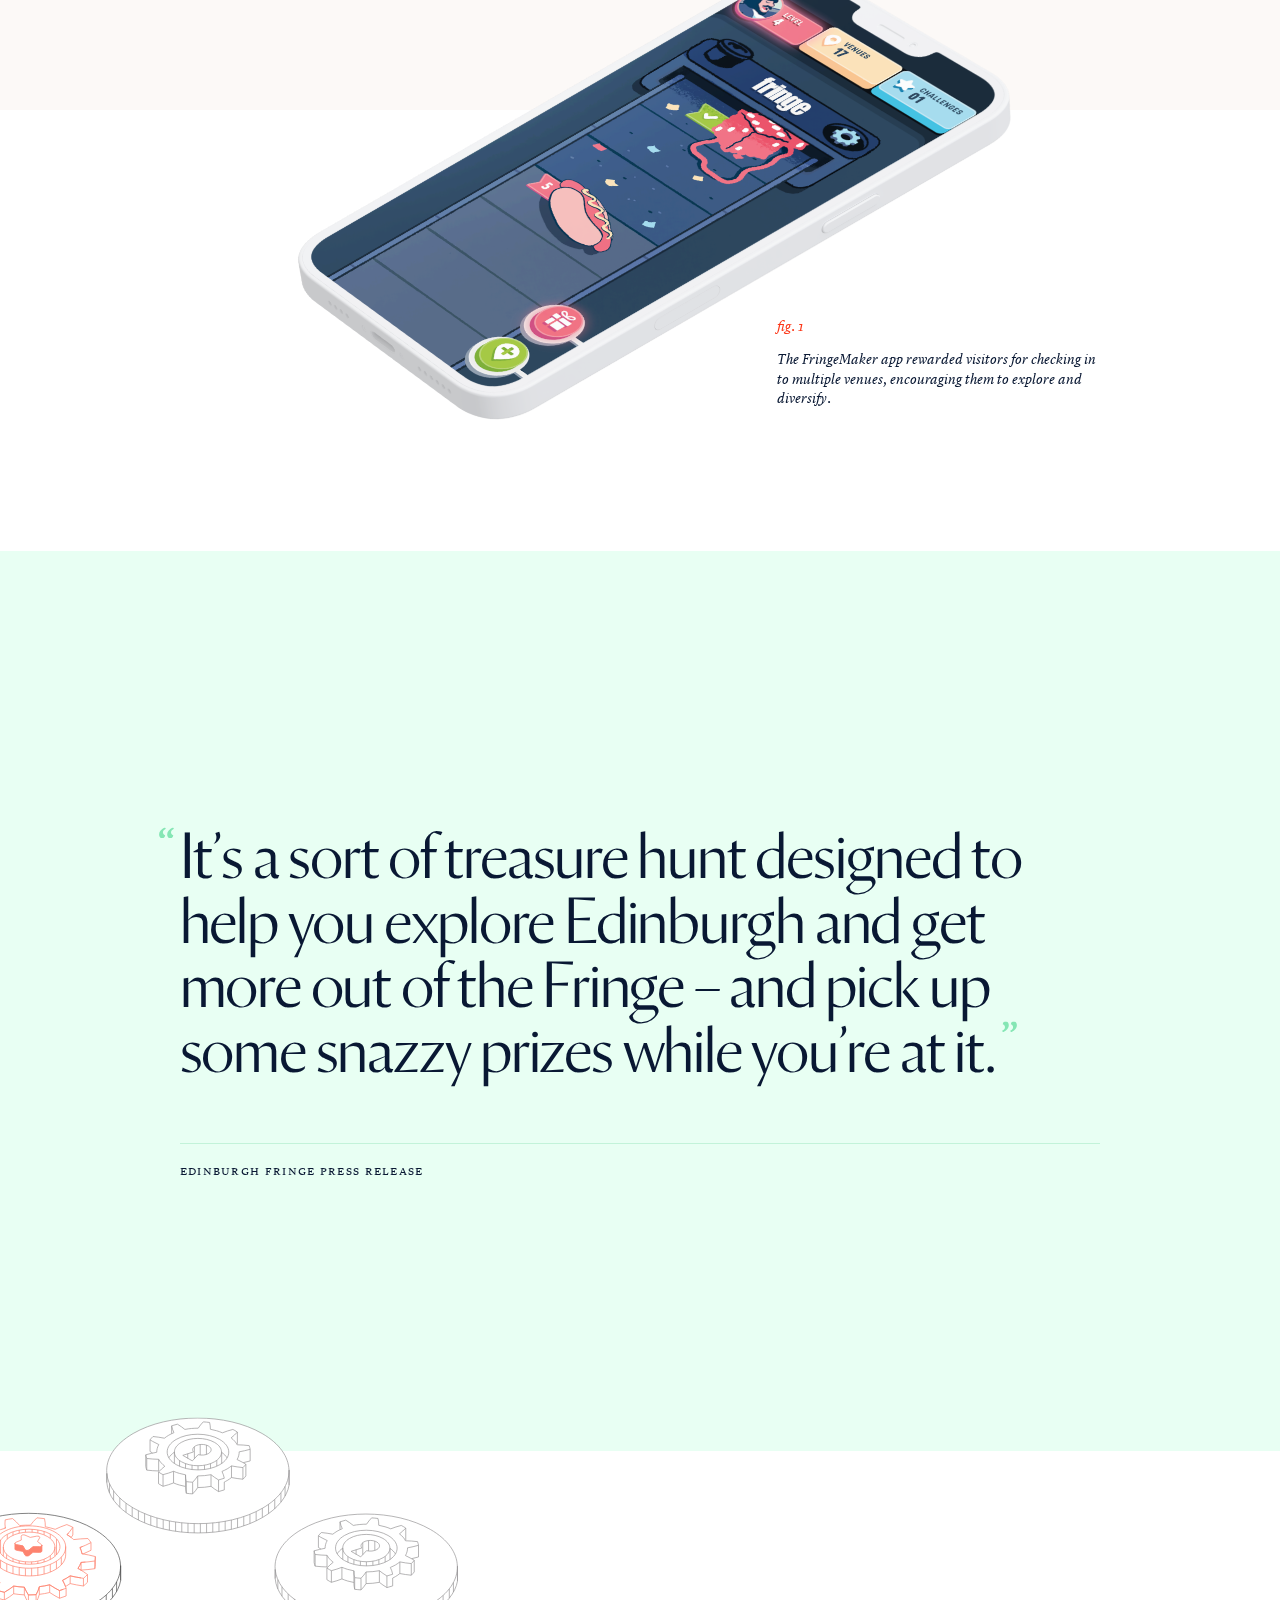
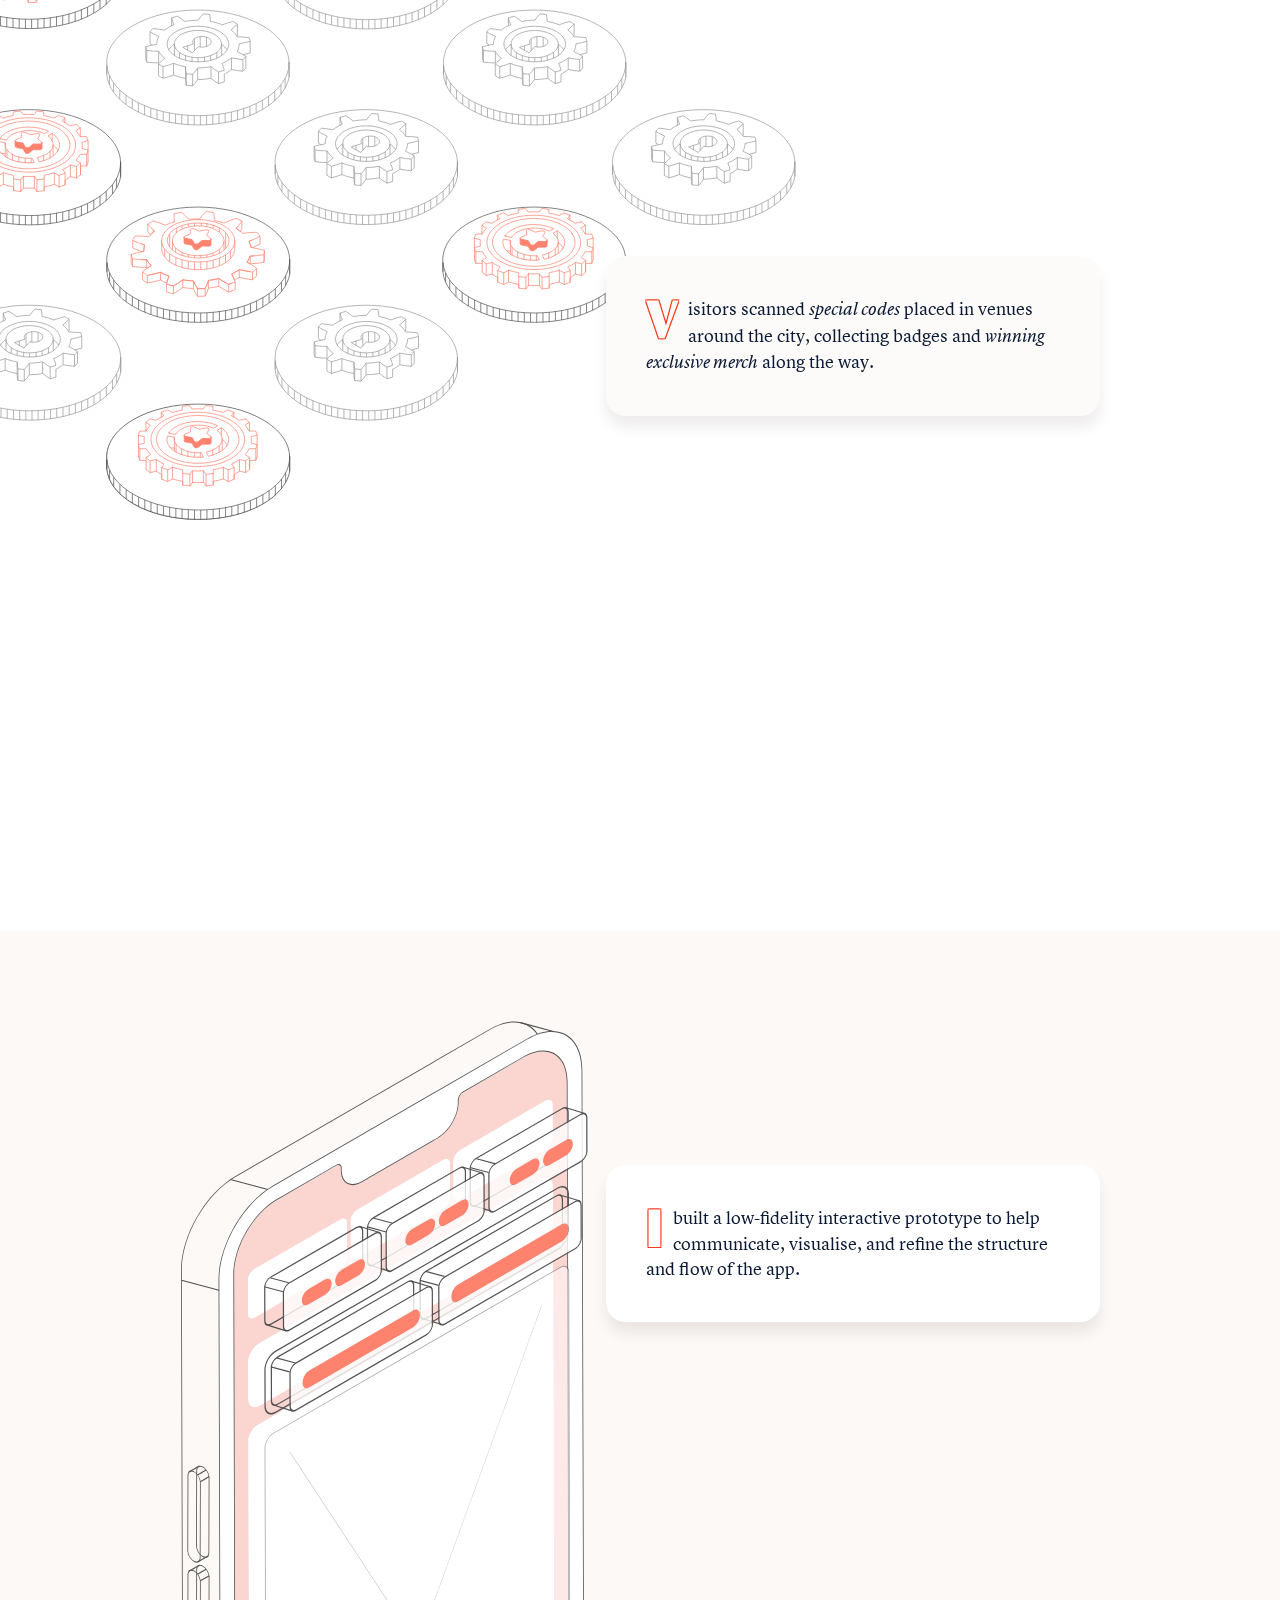
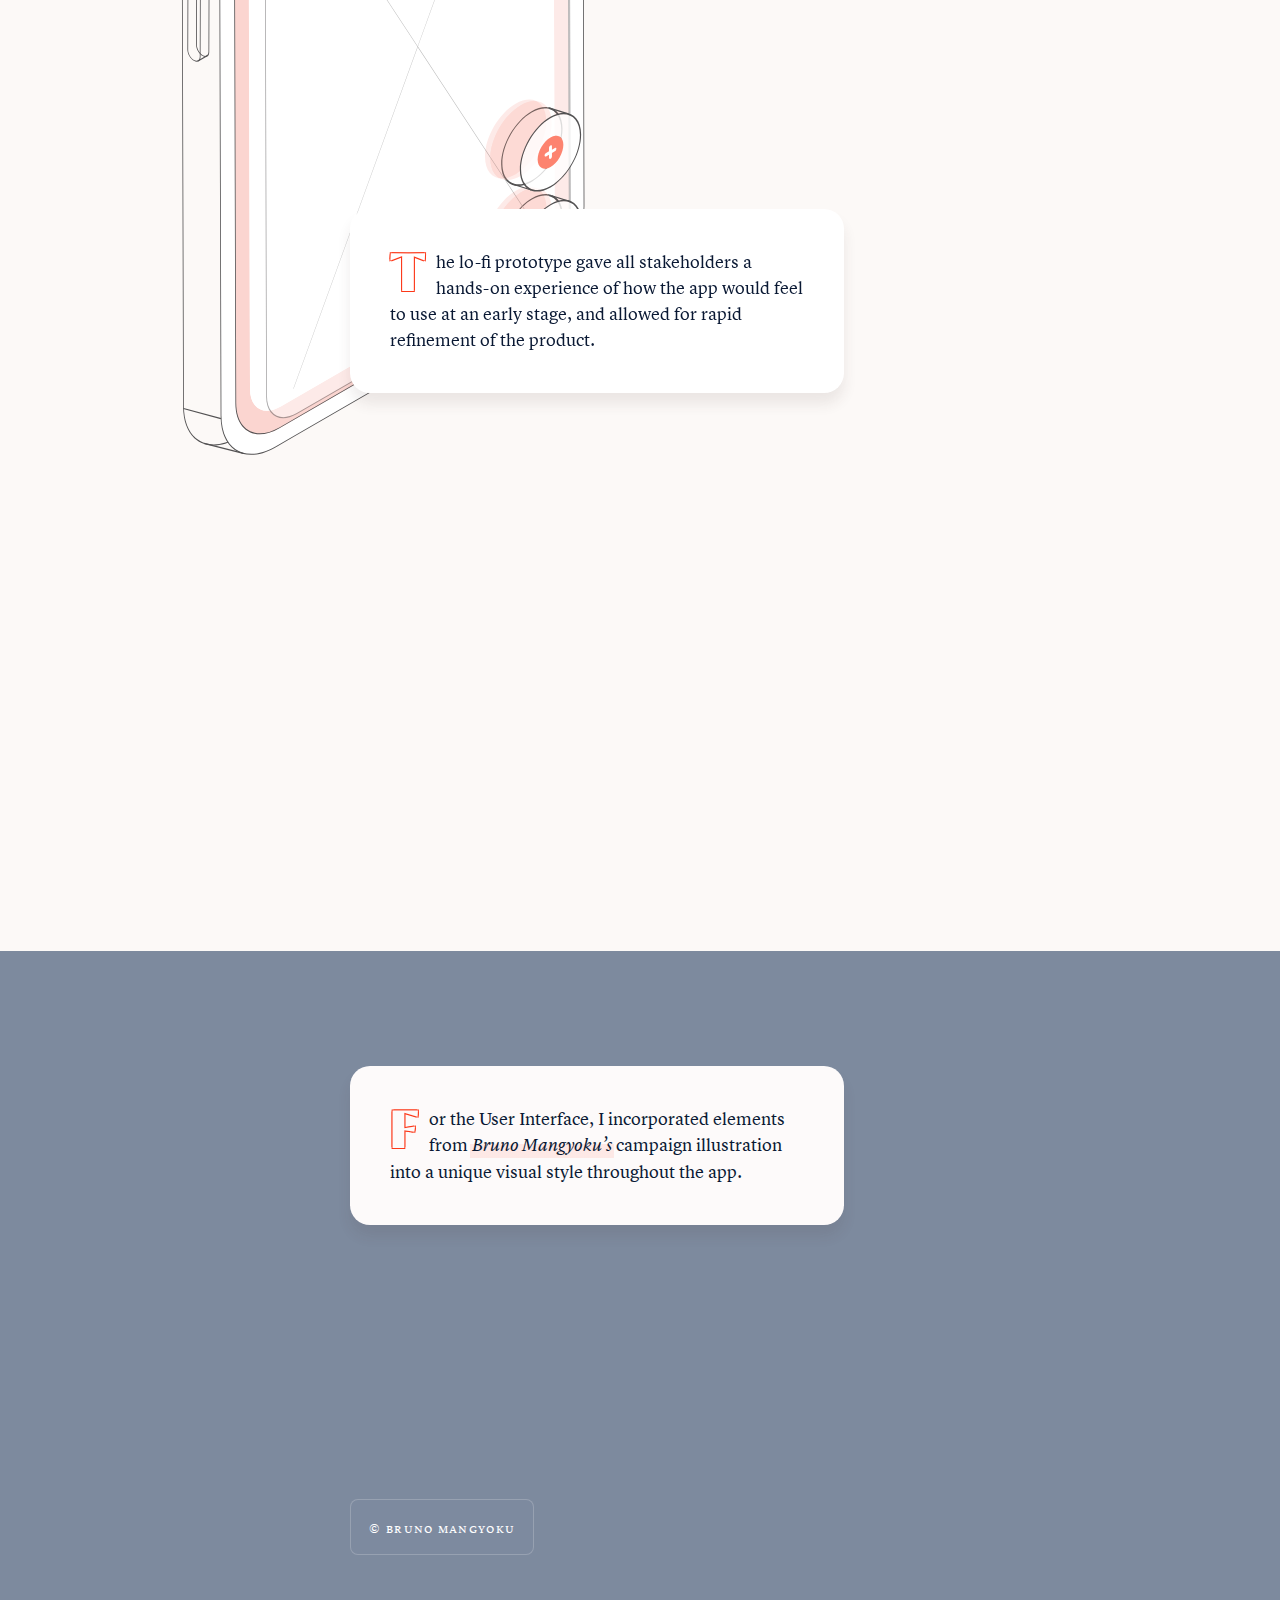
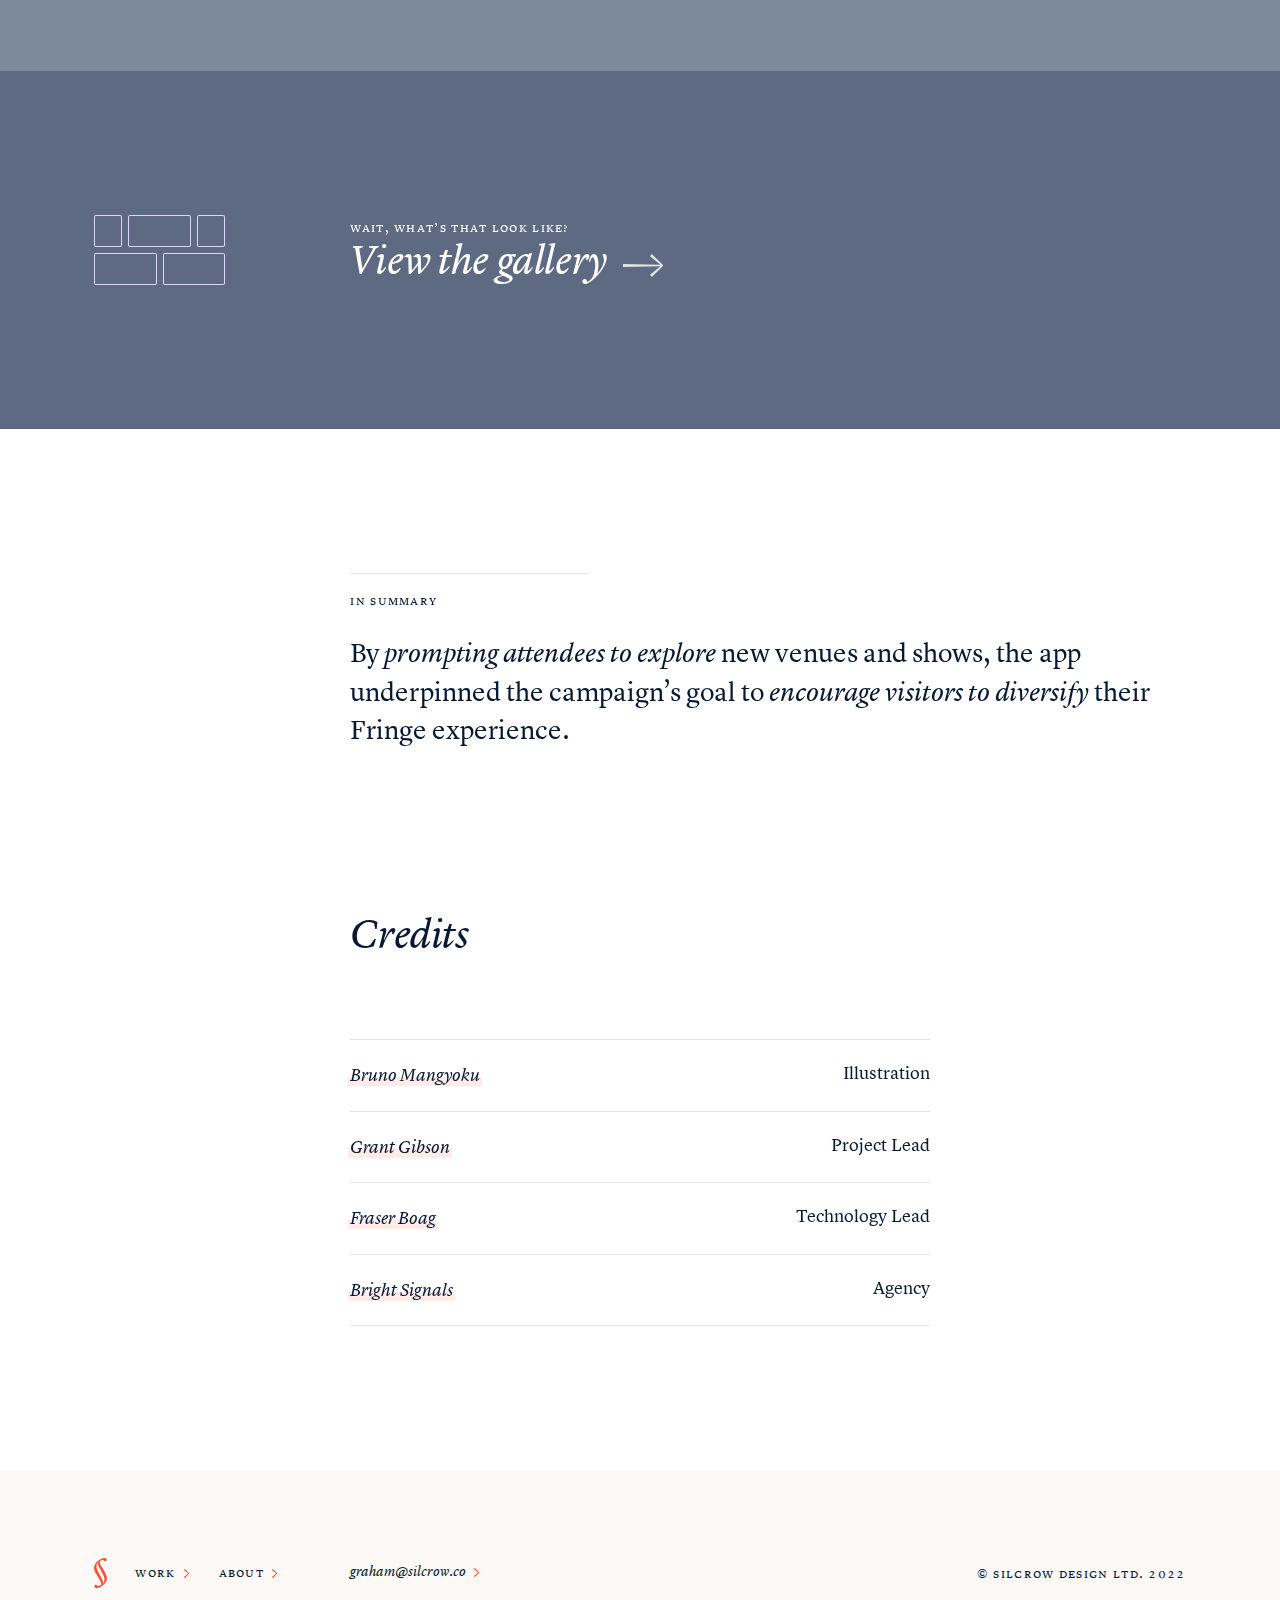
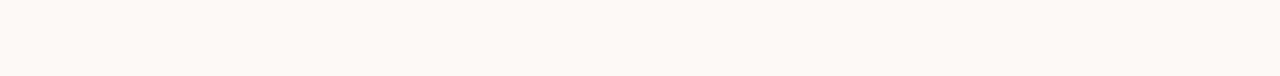
==== commit 285bd796: "fix: remove references to unused resources" ====
--- a/fringemaker/index.html
+++ b/fringemaker/index.html
@@ -76,8 +76,6 @@
 			</section>
 			<section class="diagram badges paper grid-primary">
 				<picture class="illustration">
-					<!-- <source media="(min-width:1194px)" srcset="../images/diagram-fringemaker-badges.svg">			
-					<img src="../images/diagram-fringemaker-badges.svg" alt="tktk"/> -->
 					<object type="image/svg+xml" data="../images/diagram-fringemaker-badges.svg" class="svg"" alt="An isometric diagram showing multiple circular badges, some locked and greyed out, the rest active and animating up and down">
 						Badge diagram
 					</object>
@@ -188,8 +186,7 @@
 	</body>
 </html>
 
-<script src="../scripts/utils.js"></script>	
-<script src="../scripts/diagram-scroll.js"></script>
+<script src="../scripts/utils.js"></script>
 <script src="../scripts/case-study-interaction.js"></script>
 <script src="../scripts/case-study-scroll.js"></script>
 
--- a/styles/fringemaker-styles.css
+++ b/styles/fringemaker-styles.css
@@ -89,8 +89,8 @@
 }
 
 .intro {
-  min-height: 60vh;
-  padding-top: 60px;
+  min-height: unset;
+  padding-top: 8rem;
   padding-bottom: 10rem;
 }
 
@@ -118,8 +118,10 @@
 }
 
 .mockup {
-  padding-top: 60px;
+  min-height: unset;
   margin-top: -50px;
+  padding-top: 8rem;
+  padding-bottom: 6rem;
   justify-items: center;
 }
 
@@ -252,6 +254,15 @@
   padding: 1rem;
 }
 
+.cta.show-gallery {
+  background-color: #5d6a81;
+  color: var(--paper);
+}
+
+.cta.show-gallery h3::after {
+  background-color: var(--ink-100);
+}
+
 .gallery .image-container {
   padding-bottom: 7rem;
 }
@@ -264,6 +275,22 @@
   box-shadow: none;
 }
 
+@media (min-width: 480px) {
+  
+  .intro {
+    padding-top: 12rem;
+  }
+  
+  .mockup {
+    padding-top: 10rem;
+  }
+
+  .intro .skills-badge.ux-design {
+    top: 30px;
+  }
+  
+}
+
 @media (min-width: 640px) {
   
   :root {
@@ -290,7 +317,7 @@
   }
   
   .mockup {
-    padding-bottom: 15vw;
+    padding-top: 8rem;
   }
   
   .mockup figure {
@@ -478,7 +505,7 @@
   }
   
   .intro {
-    min-height: 560px;
+    min-height: unset;
   }
 
   .intro .skills-badge.ux-design {
@@ -487,8 +514,10 @@
   }
   
   .mockup {
-    min-height: 660px;
-    margin-top: -30px;
+    min-height: unset;
+    margin-top: 0px;
+    padding-top: 6rem;
+    padding-bottom: 4rem;
   }
   
   .mockup figure {
@@ -553,7 +582,7 @@
   }
   
   .mockup {
-    min-height: 660px;
+    padding-bottom: 10rem;
   }
   
   .mockup figure picture img {
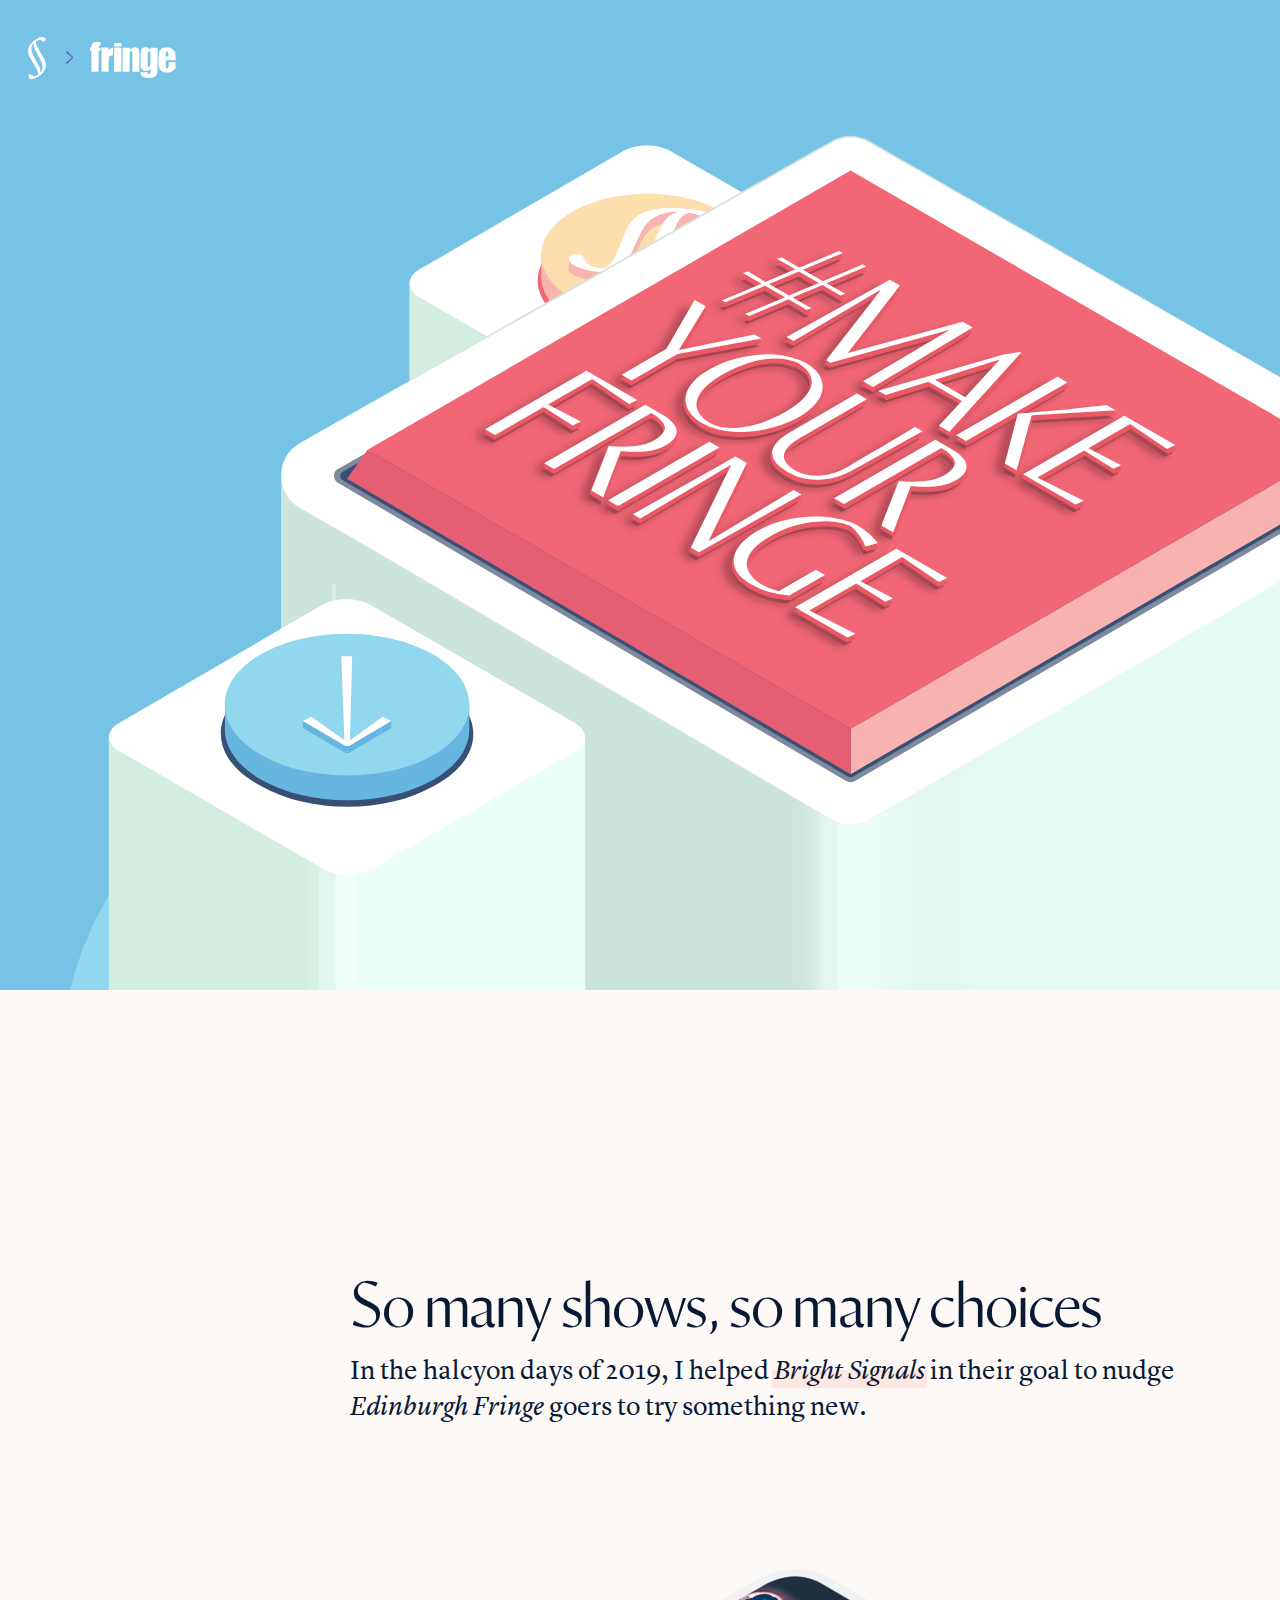
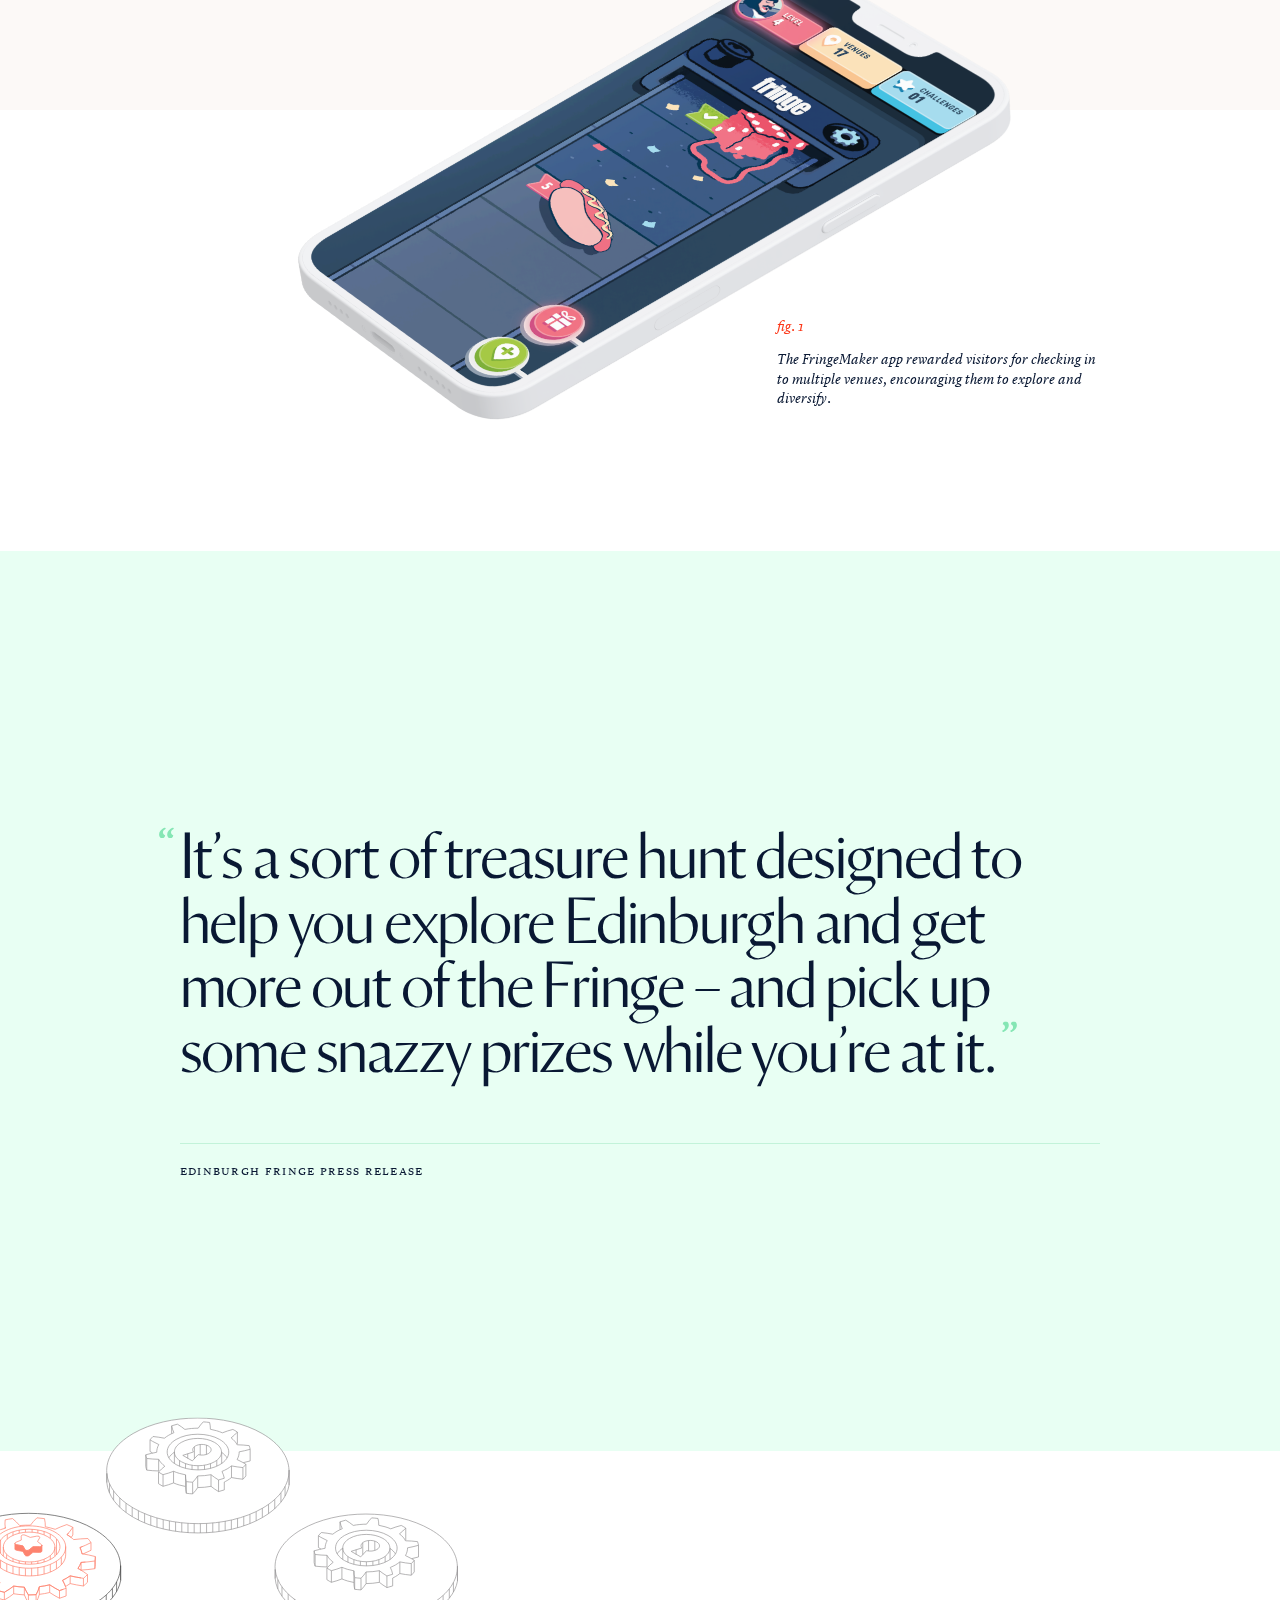
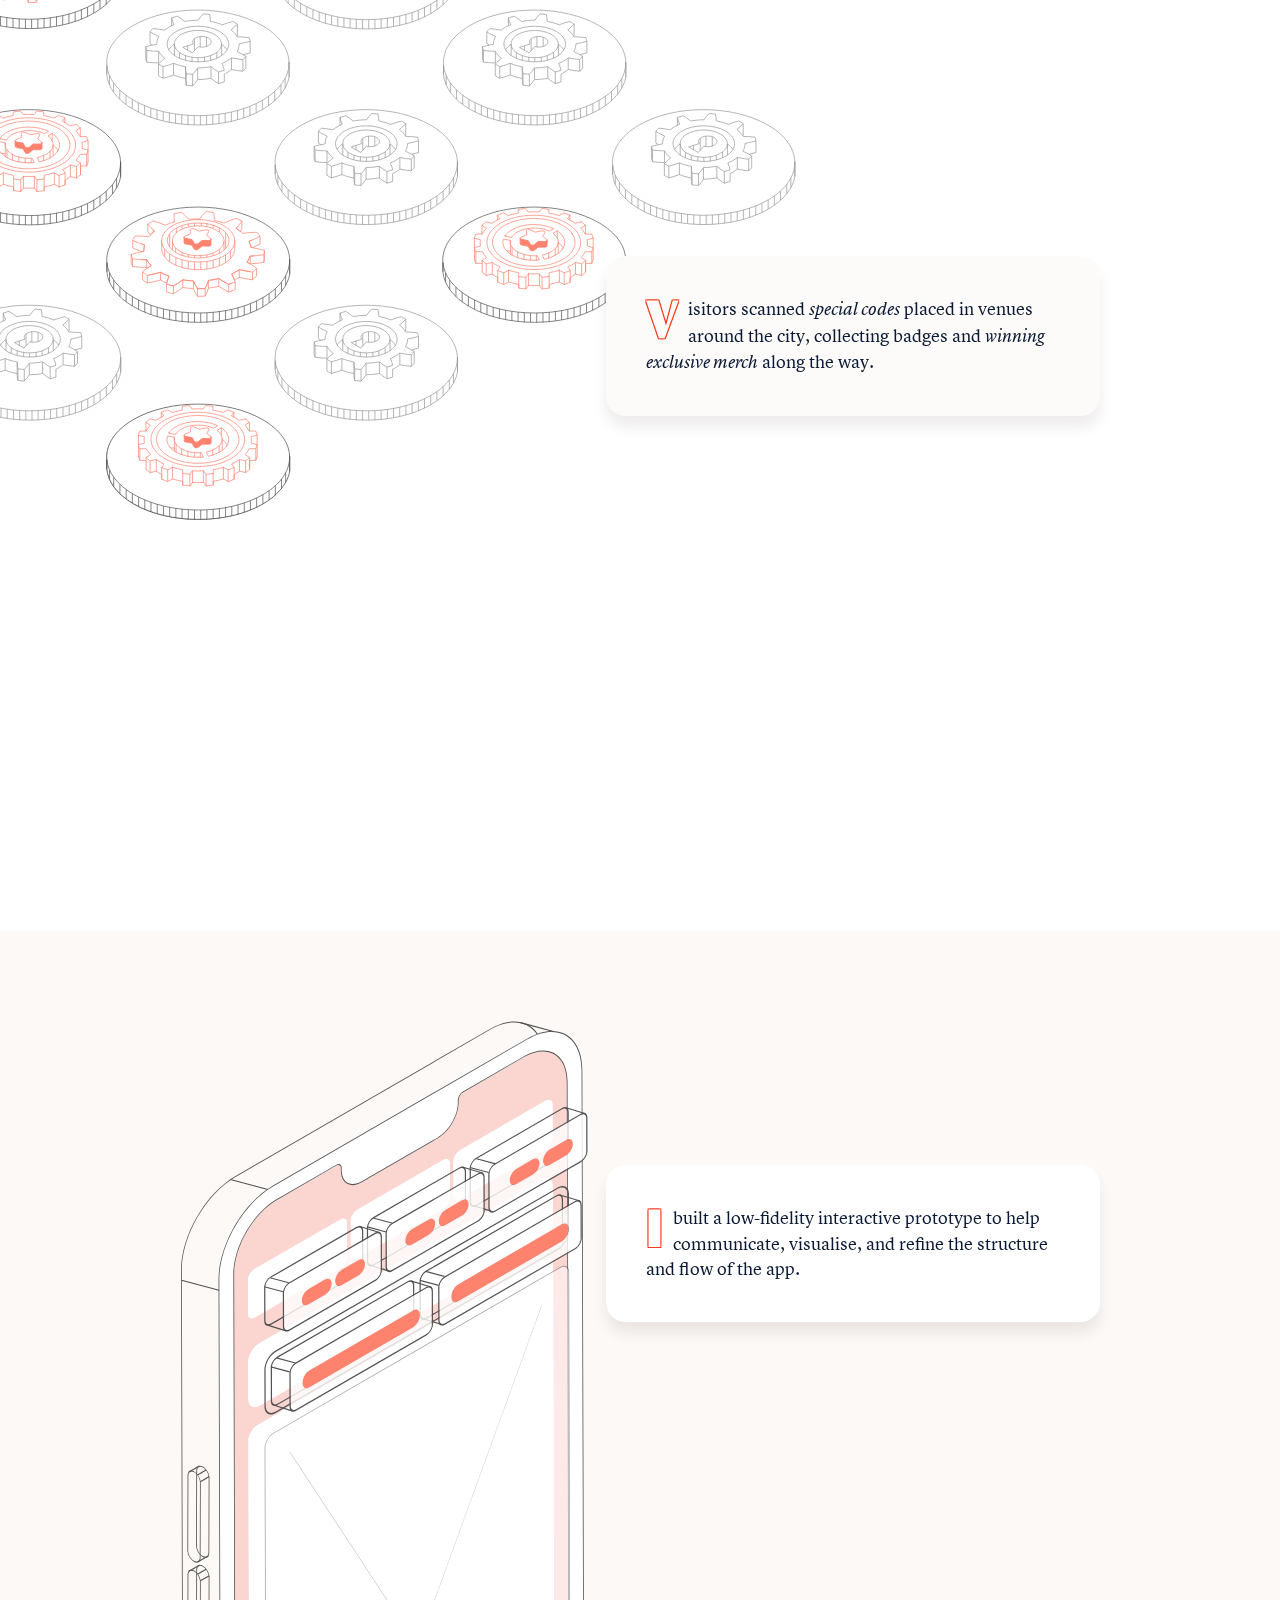
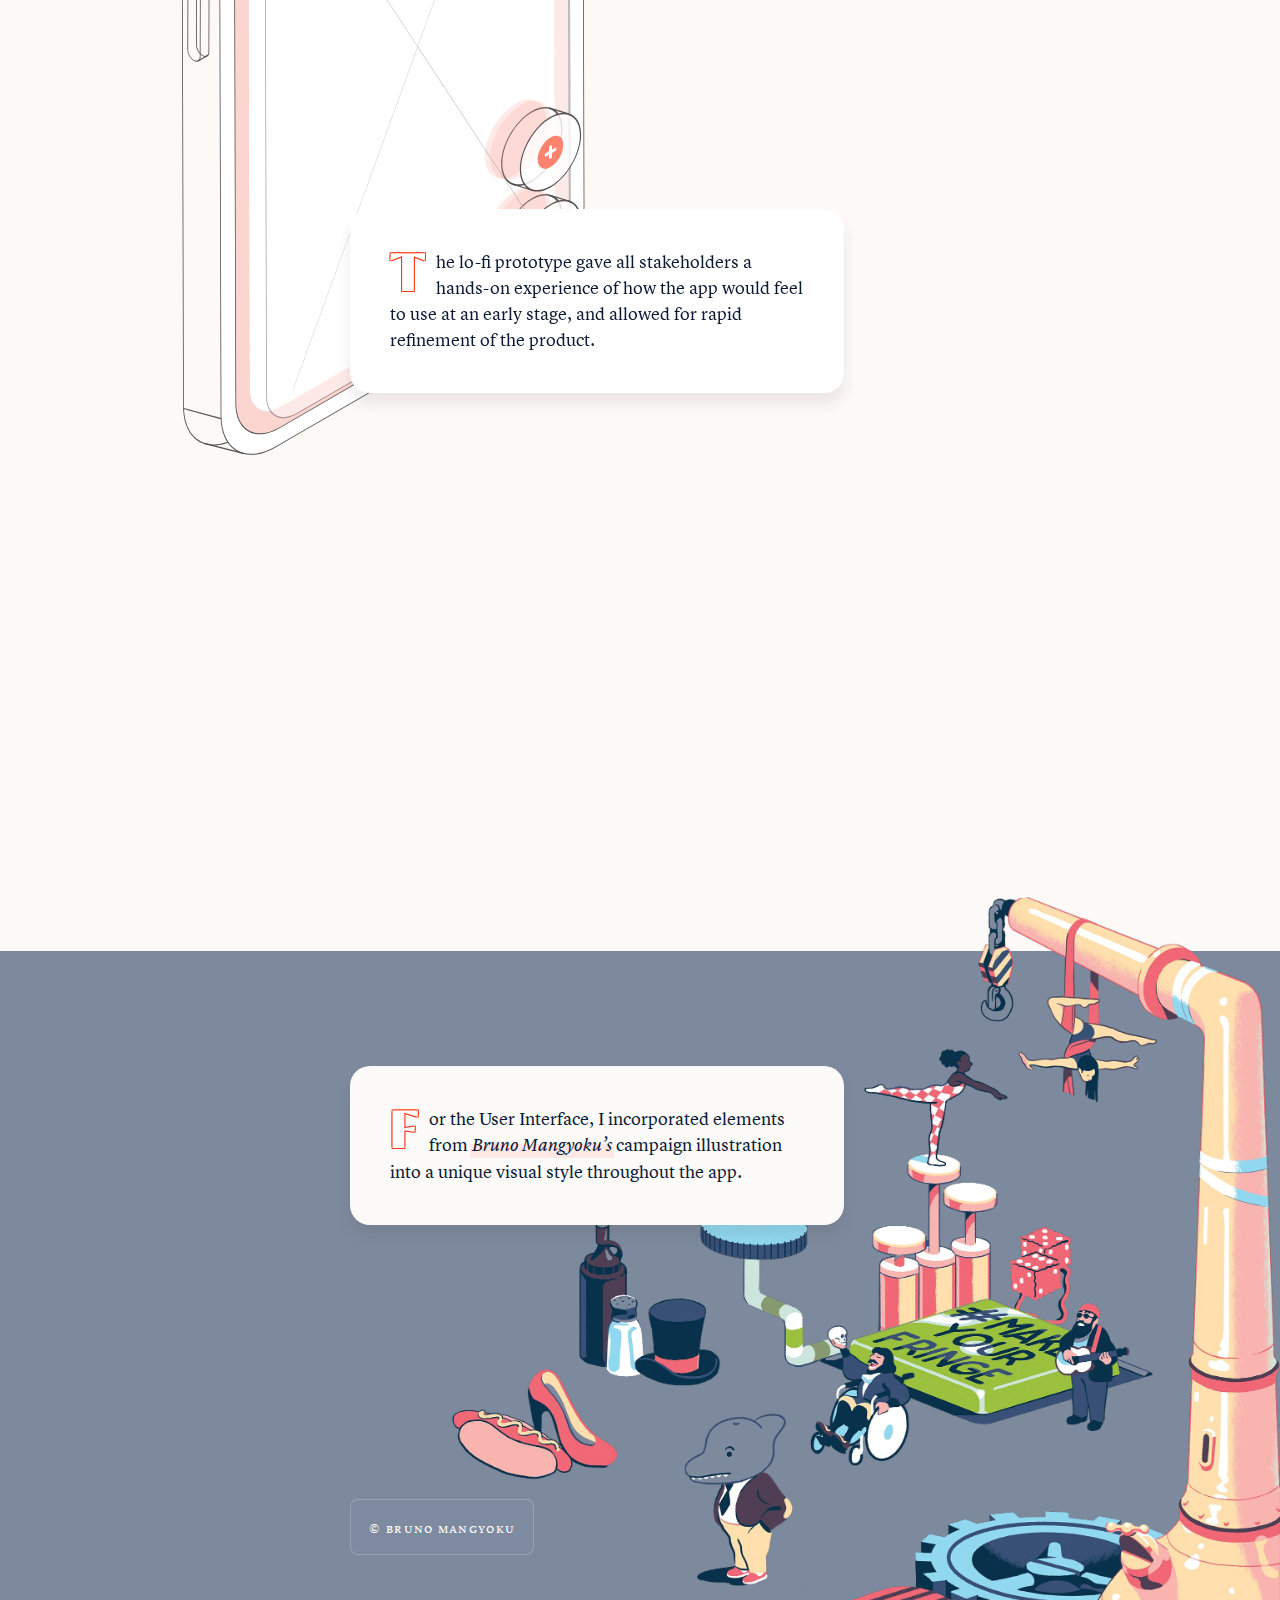
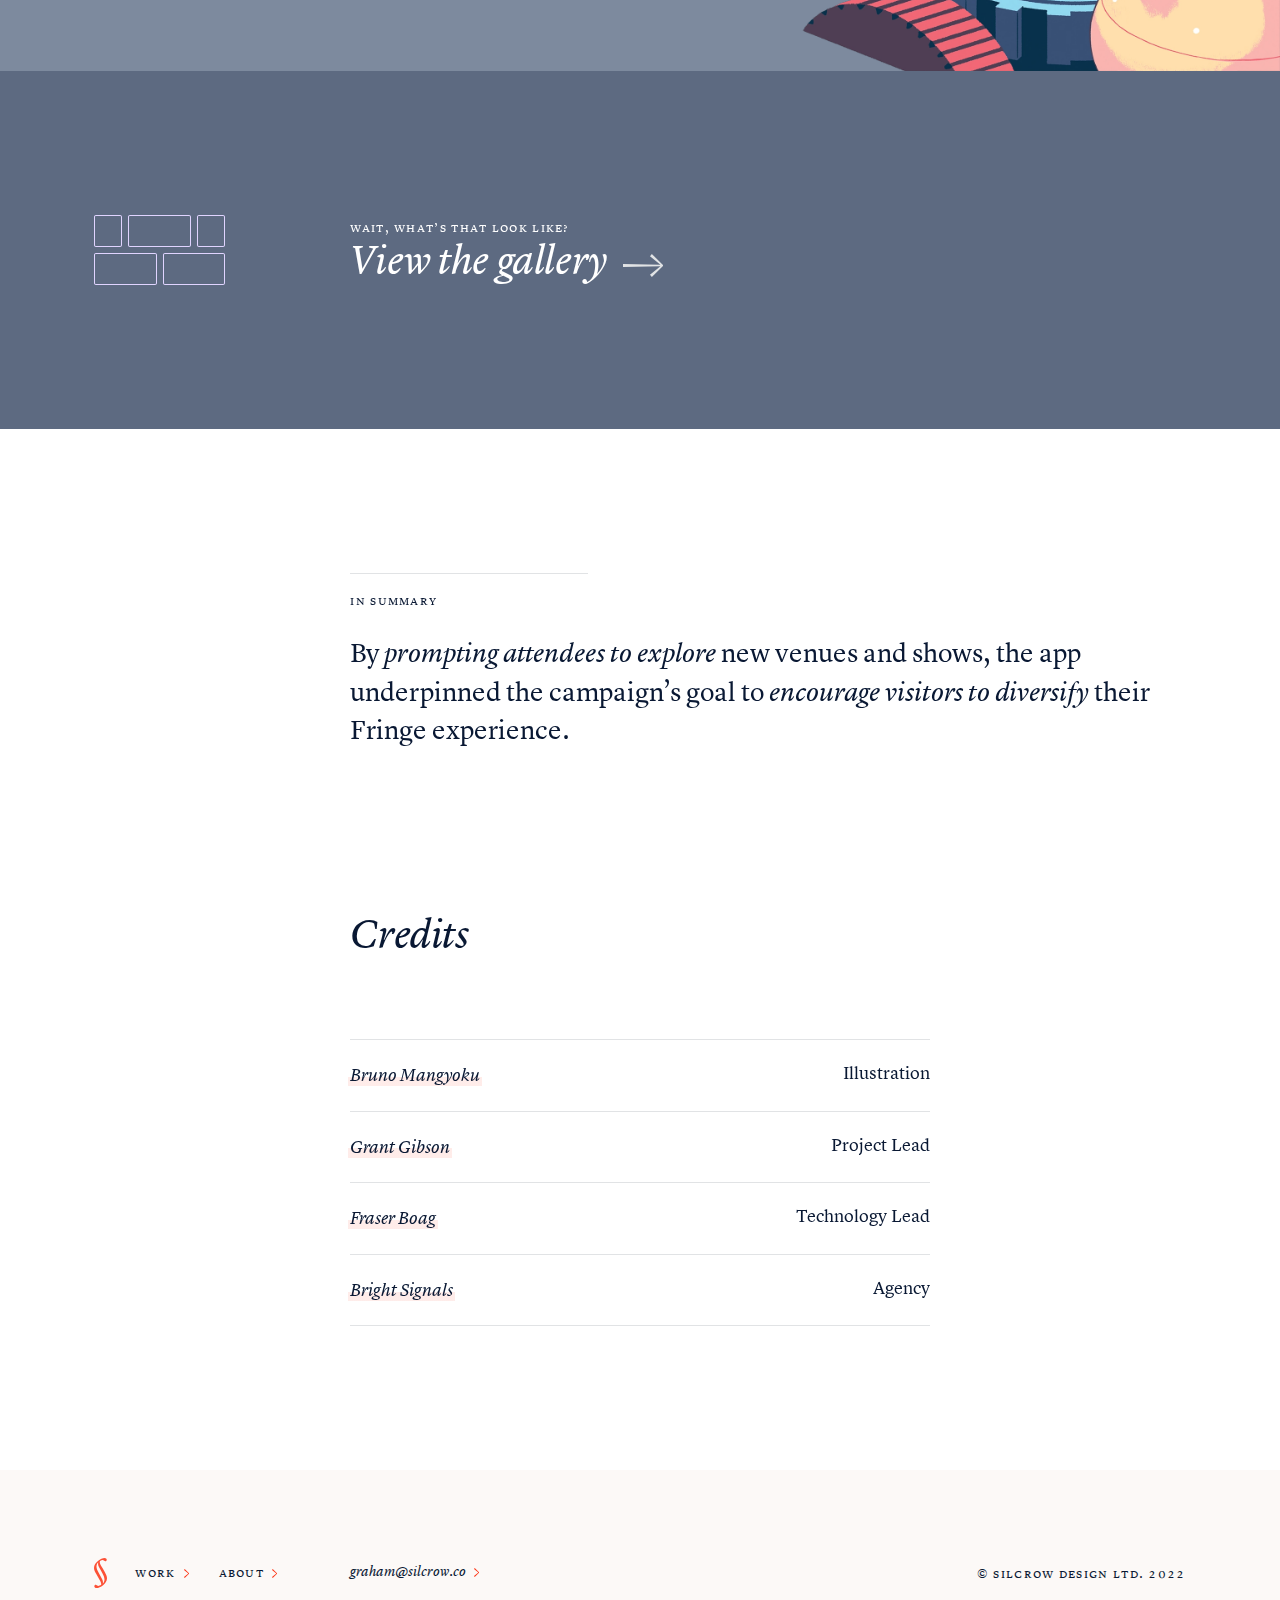
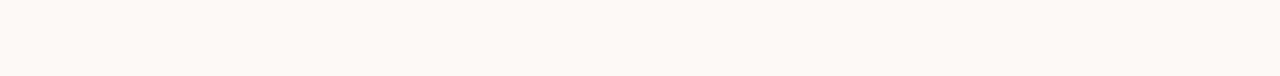
==== commit c8311b72: "fix: remove lazy loading from bruno illustration" ====
--- a/fringemaker/index.html
+++ b/fringemaker/index.html
@@ -104,7 +104,7 @@
 			<section class="diagram mangyoku paper grid-primary">
 				<picture class="illustration">
 					<source media="(min-width:1194px)" srcset="../images/illustration-fringemaker-mangyoku-large.webp">			
-					<img src="../images/illustration-fringemaker-mangyoku-small.webp" loading="lazy" alt="tktk"/>
+					<img src="../images/illustration-fringemaker-mangyoku-small.webp" alt="tktk"/>
 				</picture>
 				<div class="info">
 					<div class="info-card left">
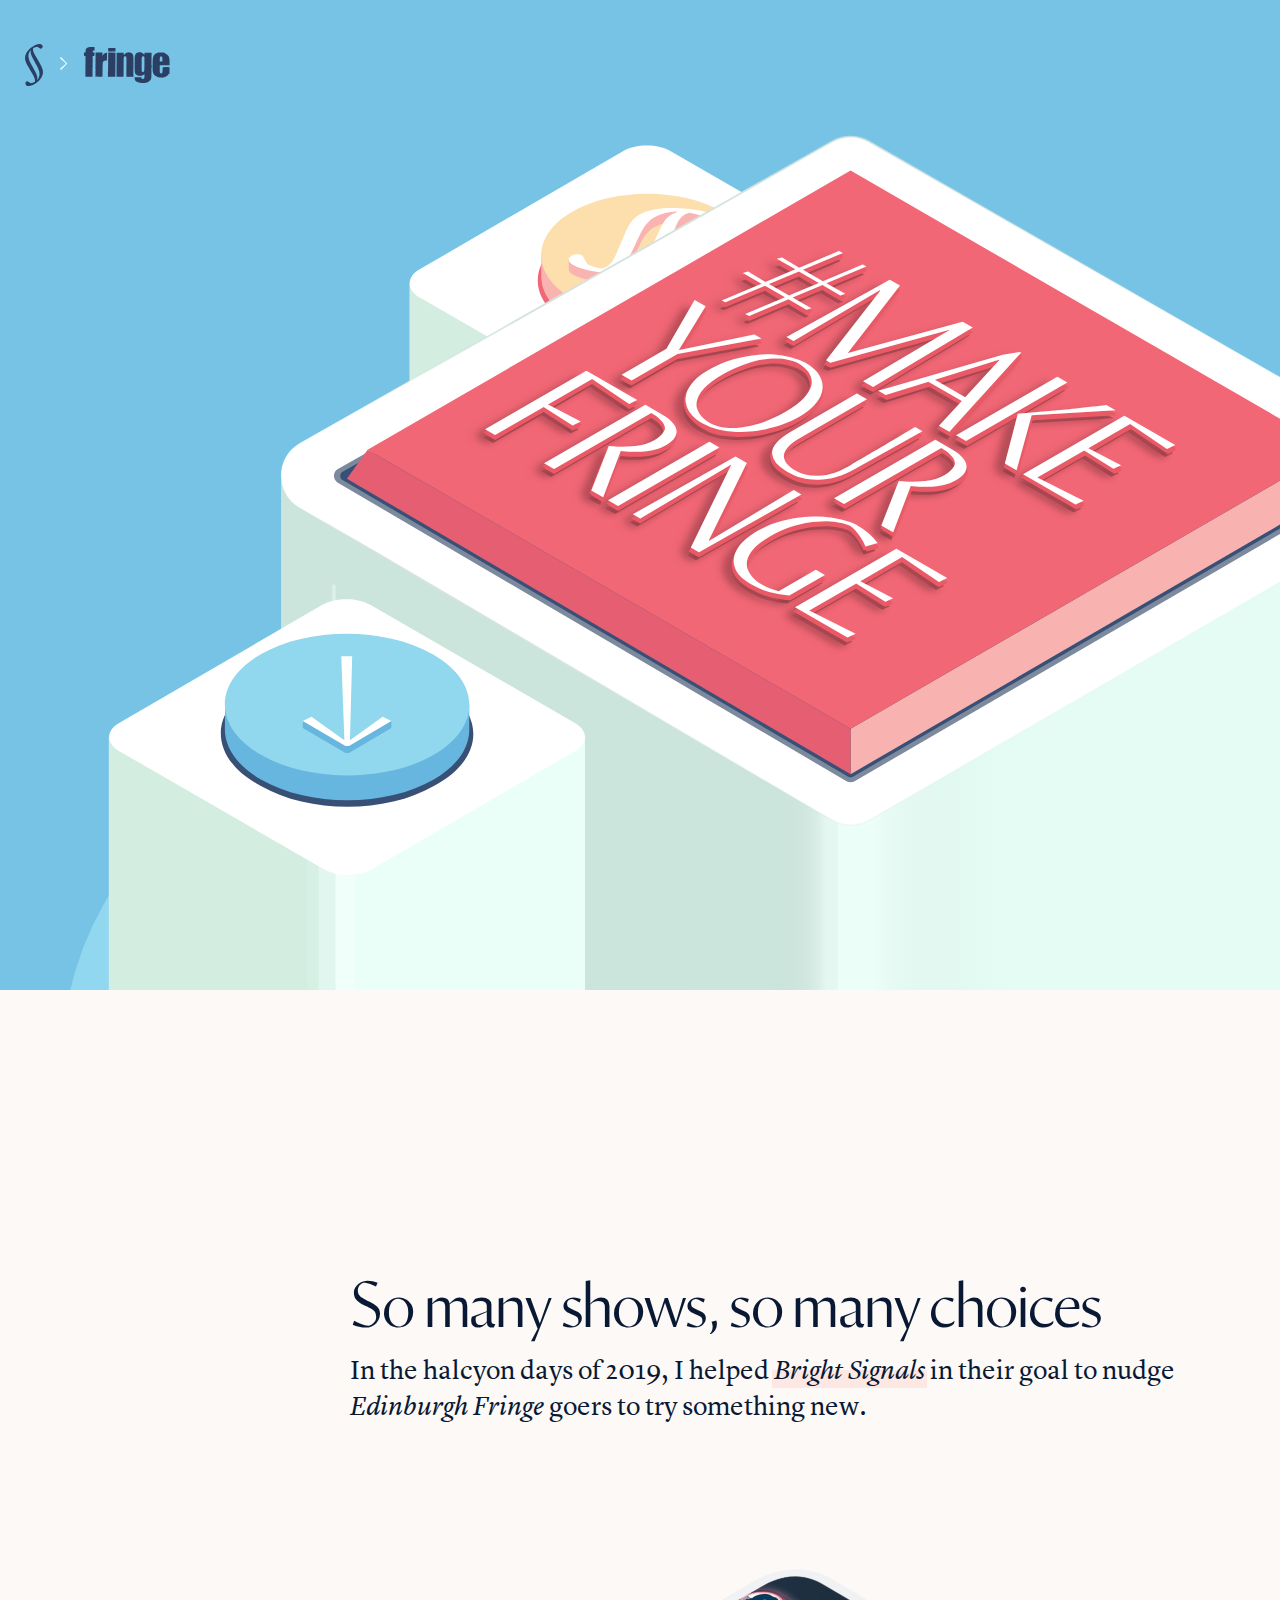
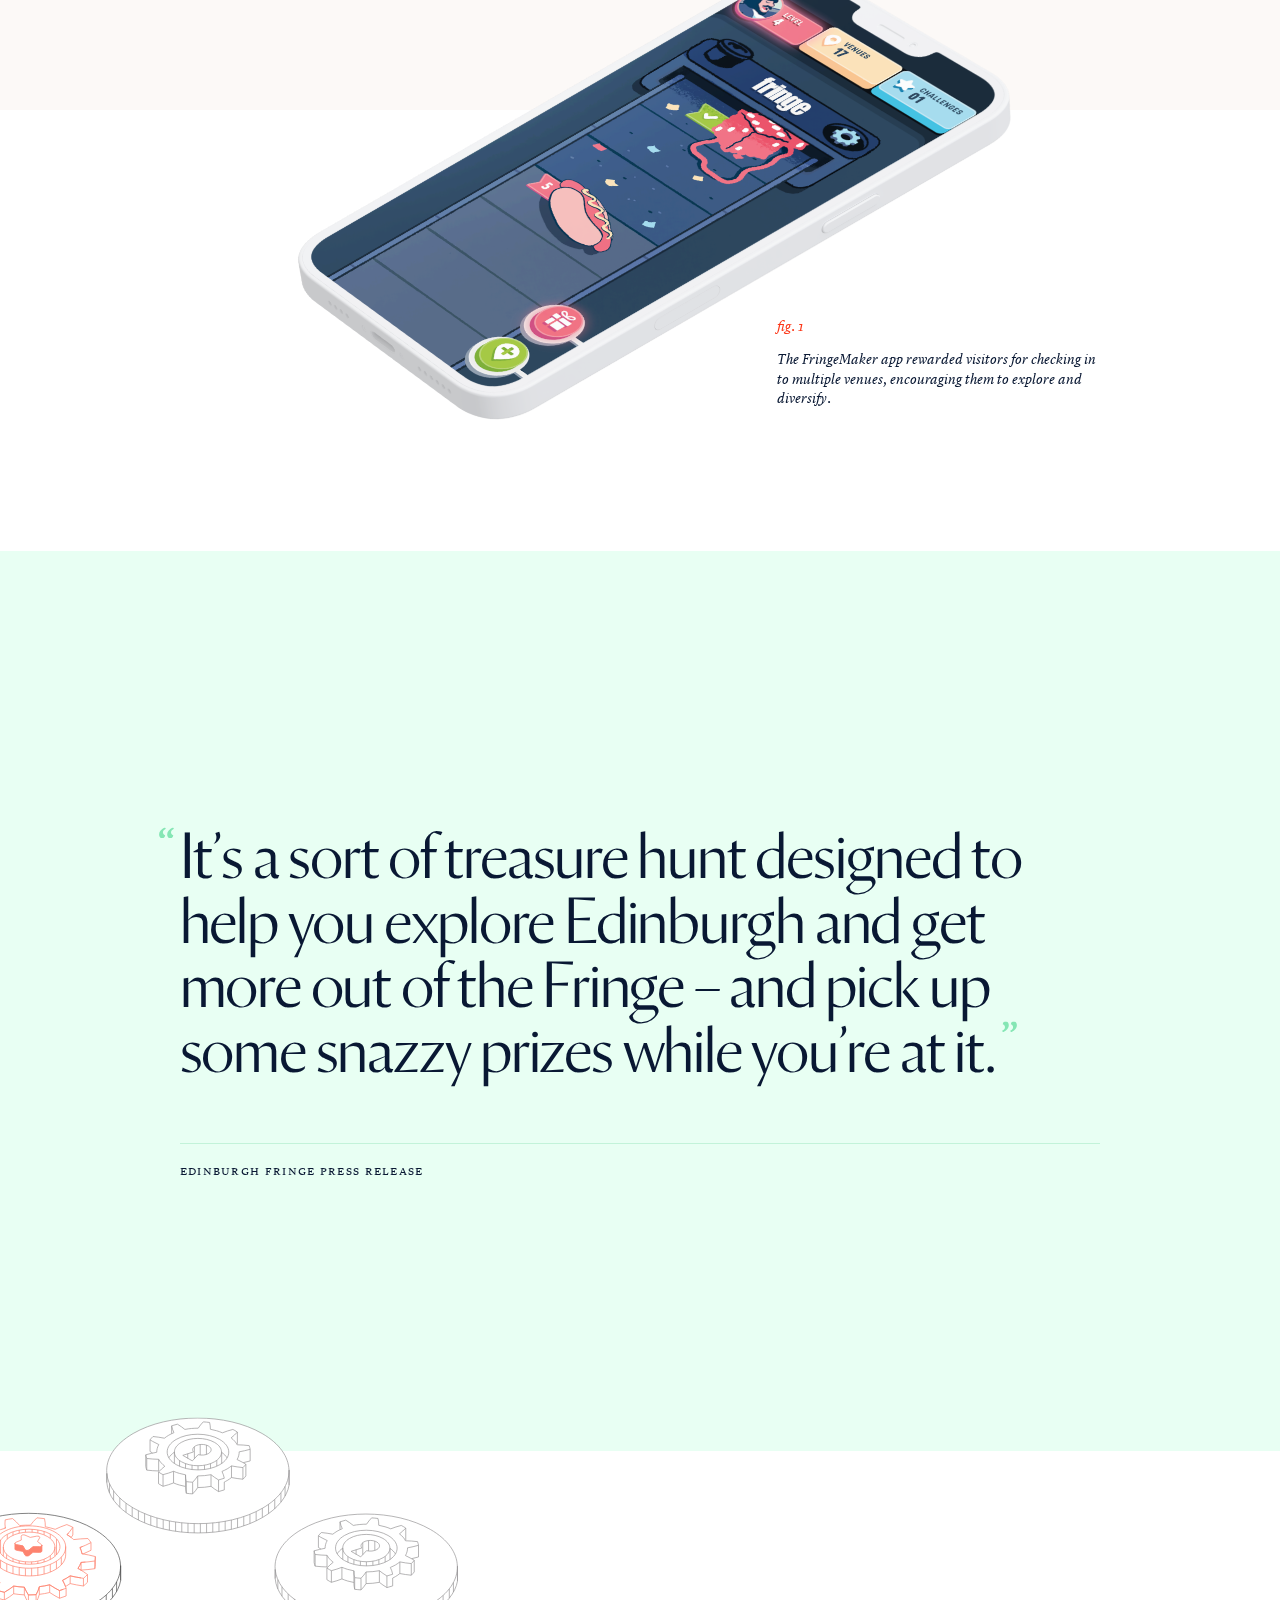
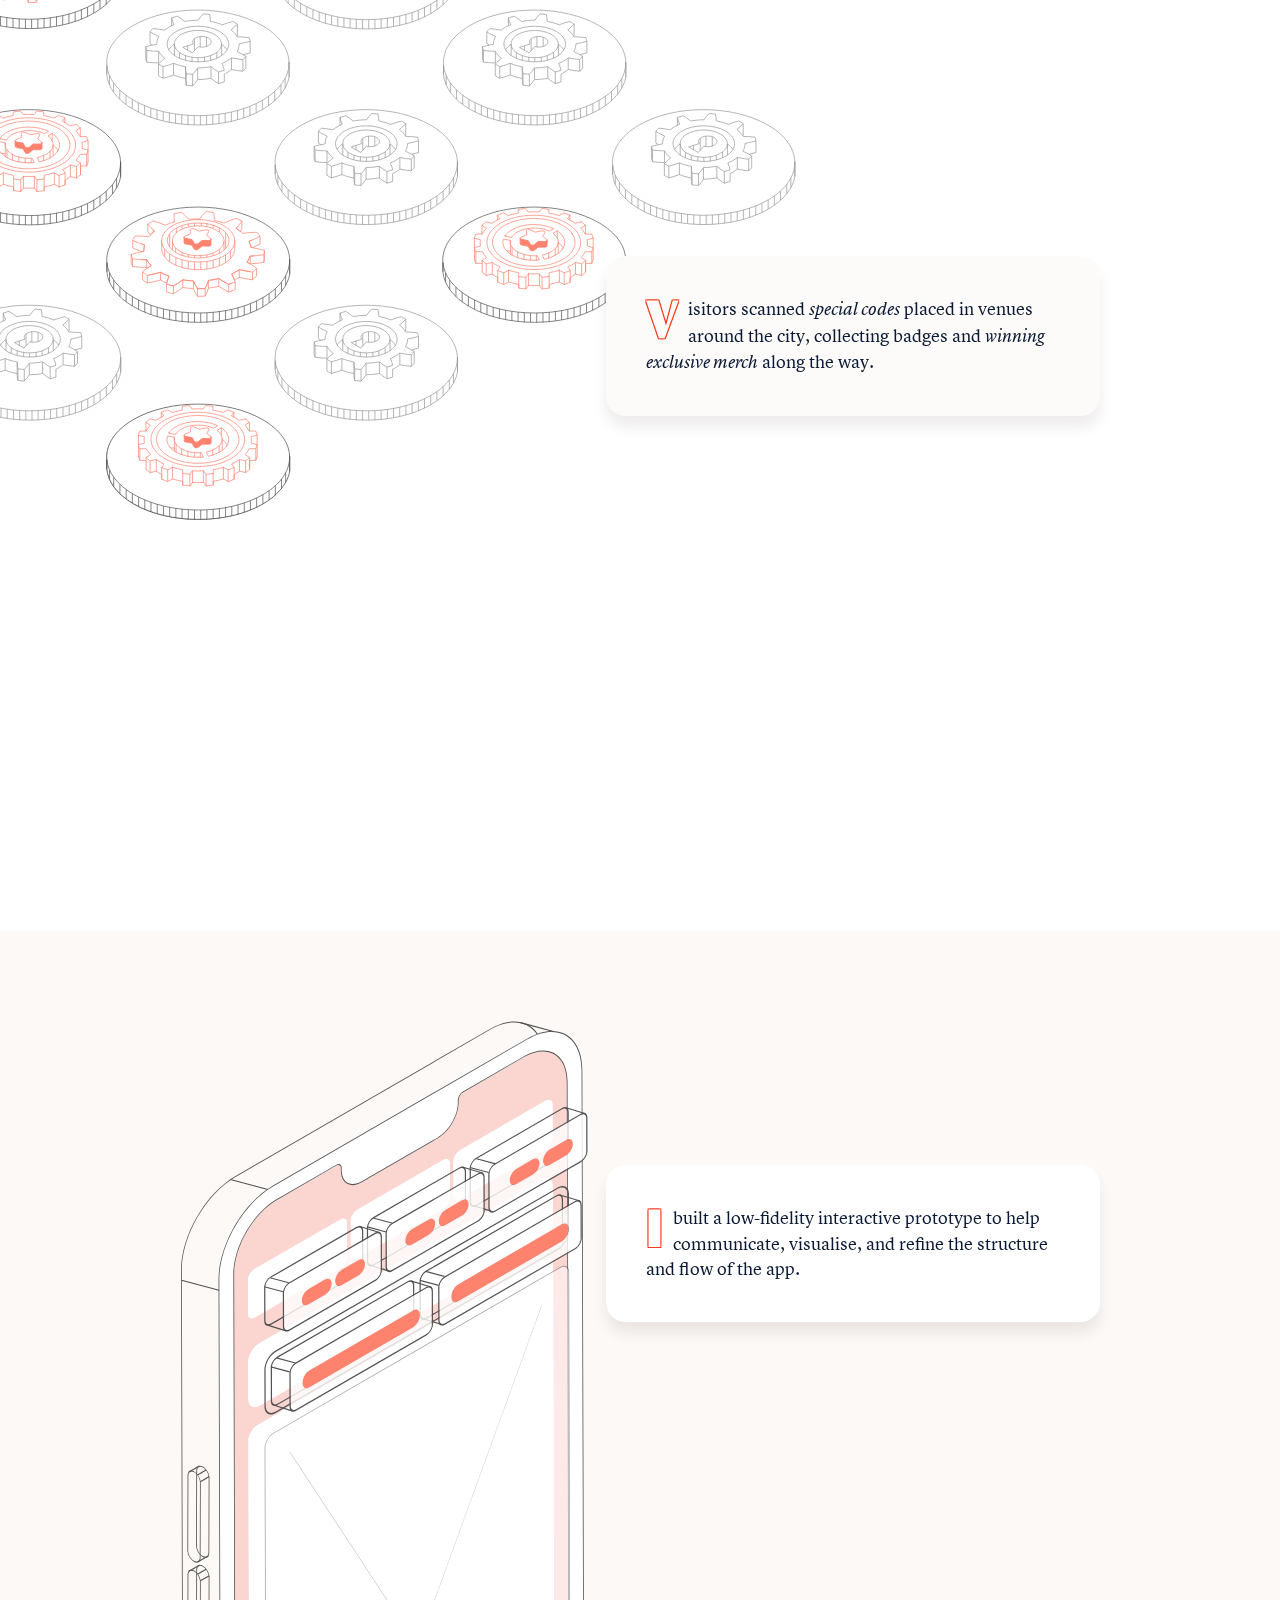
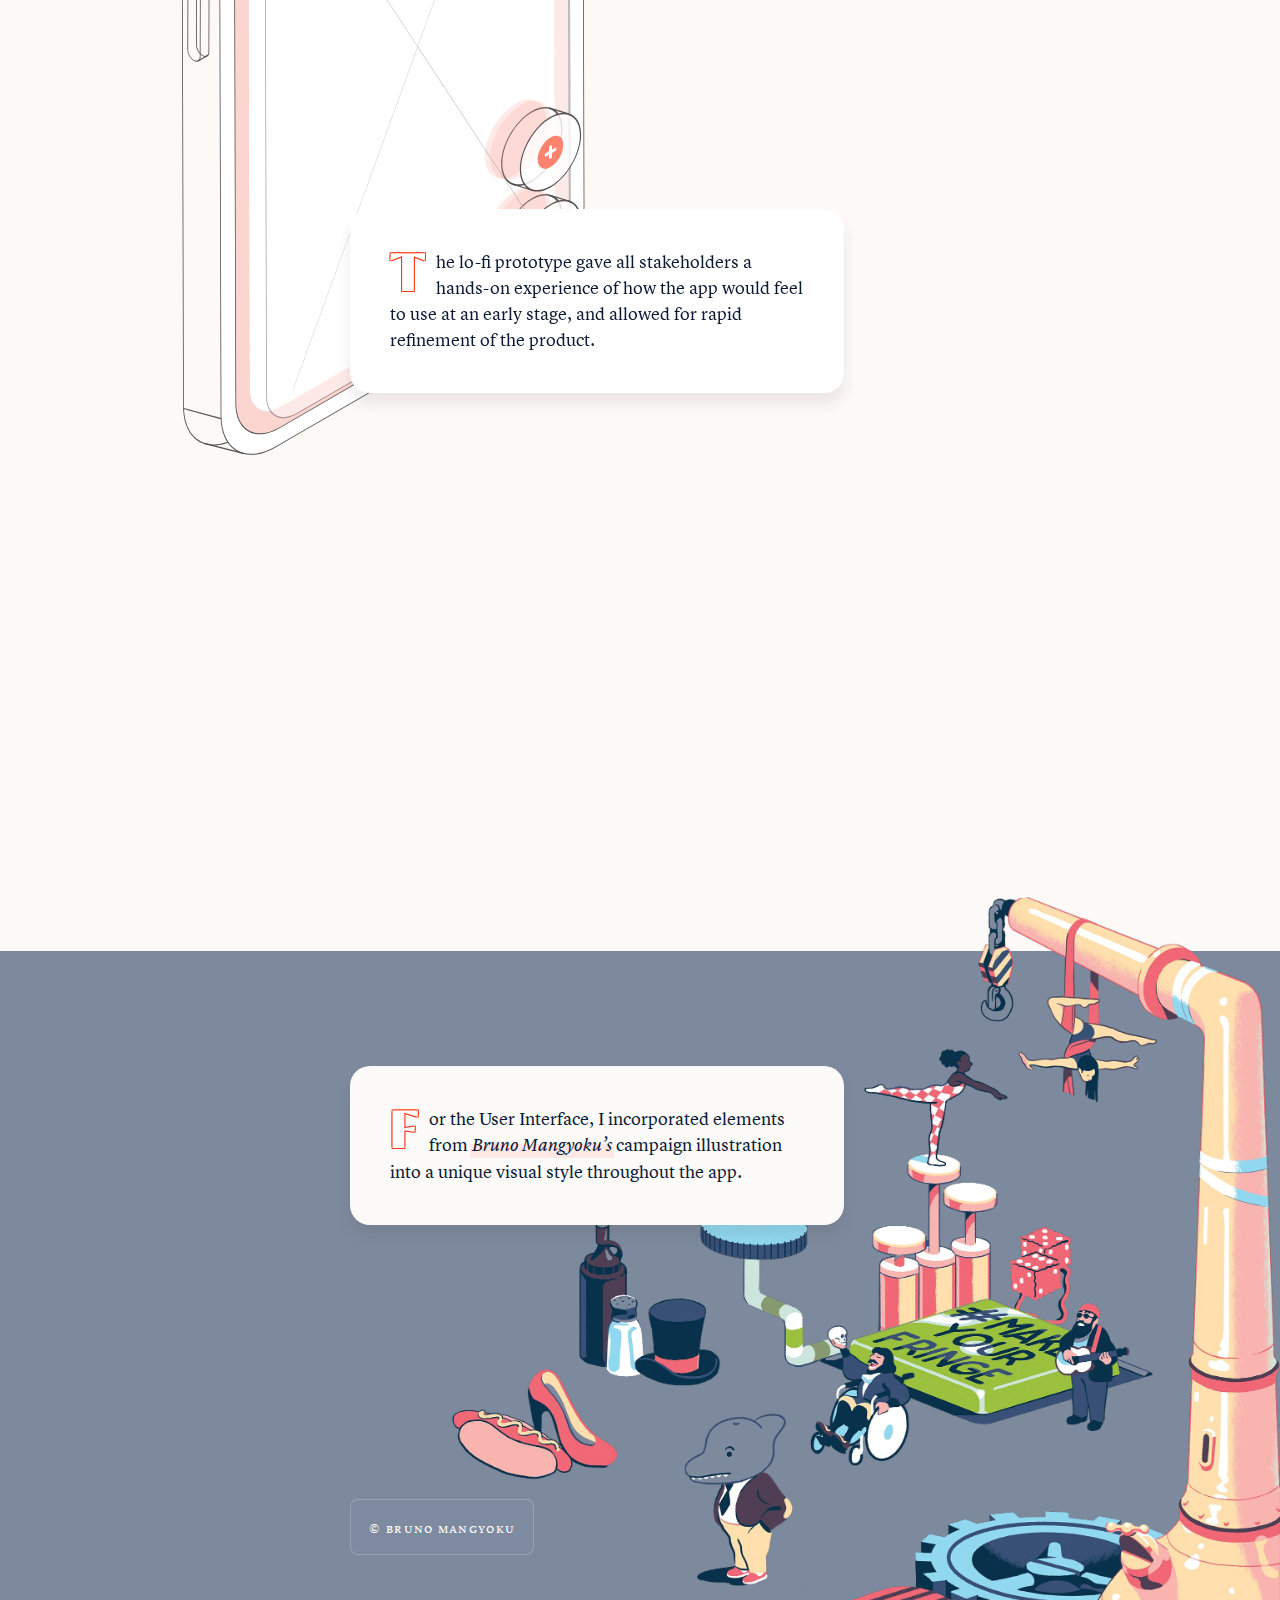
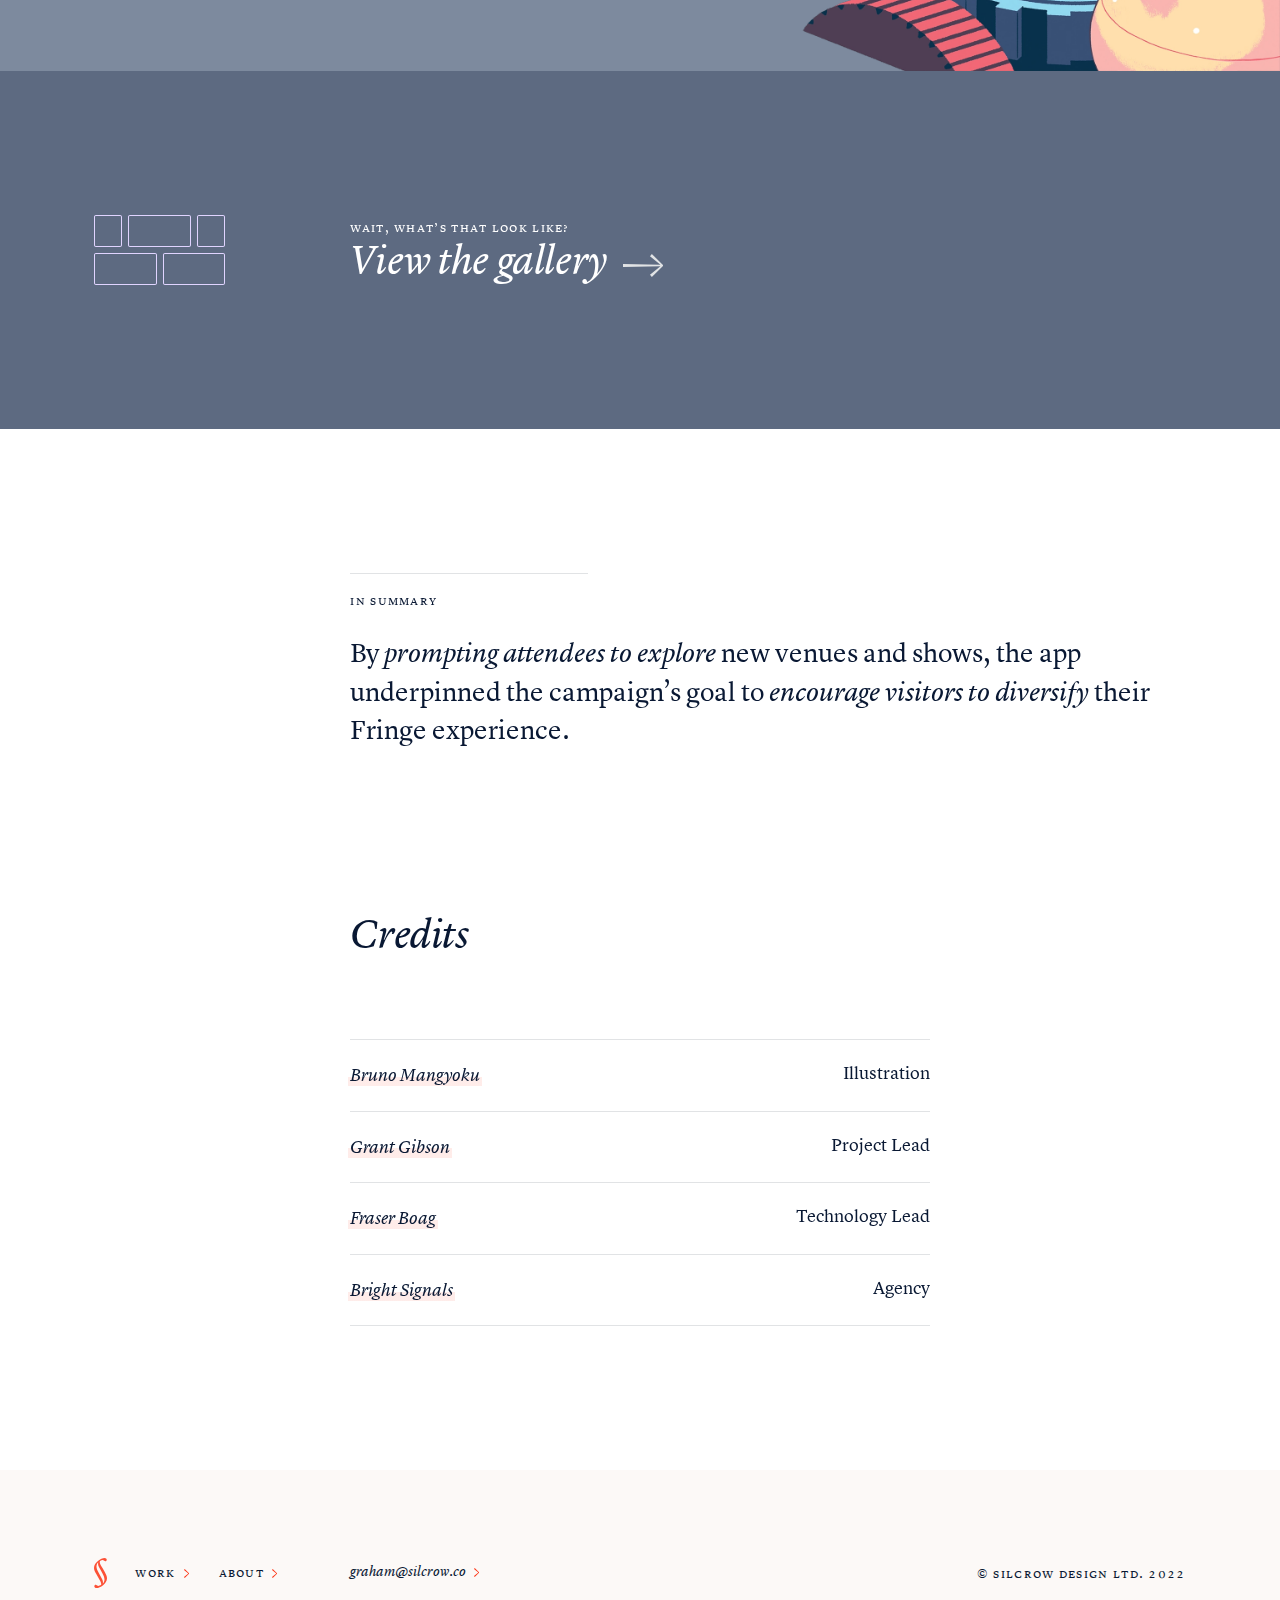
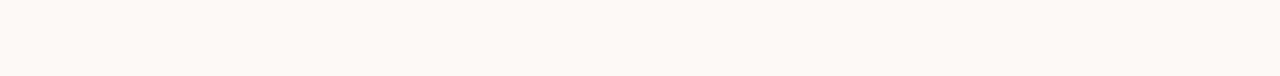
==== commit b032e586: "feat: adjust header logo colours to match fringe" ====
--- a/fringemaker/index.html
+++ b/fringemaker/index.html
@@ -21,7 +21,7 @@
 		<header>
 			<nav class="grid-primary">
 				<div class="breadcrumbs">
-					<a href="/" class="backlink home"><img src="../images/icon-header-silcrow.svg" alt="" /><span class="sr-only">Back to homepage</span></a>
+					<a href="/" class="backlink home"><img src="../images/logo-silcrow-fringemaker.svg" alt="" /><span class="sr-only">Back to homepage</span></a>
 					<div class="caret"></div>
 					<img src="../images/logo-fringe.svg" class="case-study-logo" alt="tktk"/>
 				</div>
--- a/styles/case-study-styles.css
+++ b/styles/case-study-styles.css
@@ -46,7 +46,8 @@
 }
 
 header nav .breadcrumbs .backlink.home {
-  padding: 3px;
+  padding: 10px 11px 7px 11px;
+  margin: 0 -11px;
   width: max-content;
   transition: 0.3s;
 }
--- a/styles/fringemaker-styles.css
+++ b/styles/fringemaker-styles.css
@@ -12,6 +12,10 @@
 header nav .breadcrumbs .case-study-logo {
   margin-bottom: -4px;
   height: 36px;
+}
+
+header nav .breadcrumbs .caret {
+  background-color: var(--paper);
 }
 
 header {
@@ -269,9 +273,7 @@
 
 .gallery .image-container picture img {
   border-radius: unset;
-  filter: drop-shadow(0px 5.3px 6.8px rgba(9, 24, 51, 0.024)) 
-  drop-shadow(0px 17.6px 22.1px rgba(9, 24, 51, 0.076)) 
-  drop-shadow(0px 79px 118px rgba(9, 24, 51, 0.1));
+  filter: drop-shadow(0px 11px 14px rgba(63, 49, 42, 0.09));
   box-shadow: none;
 }
 
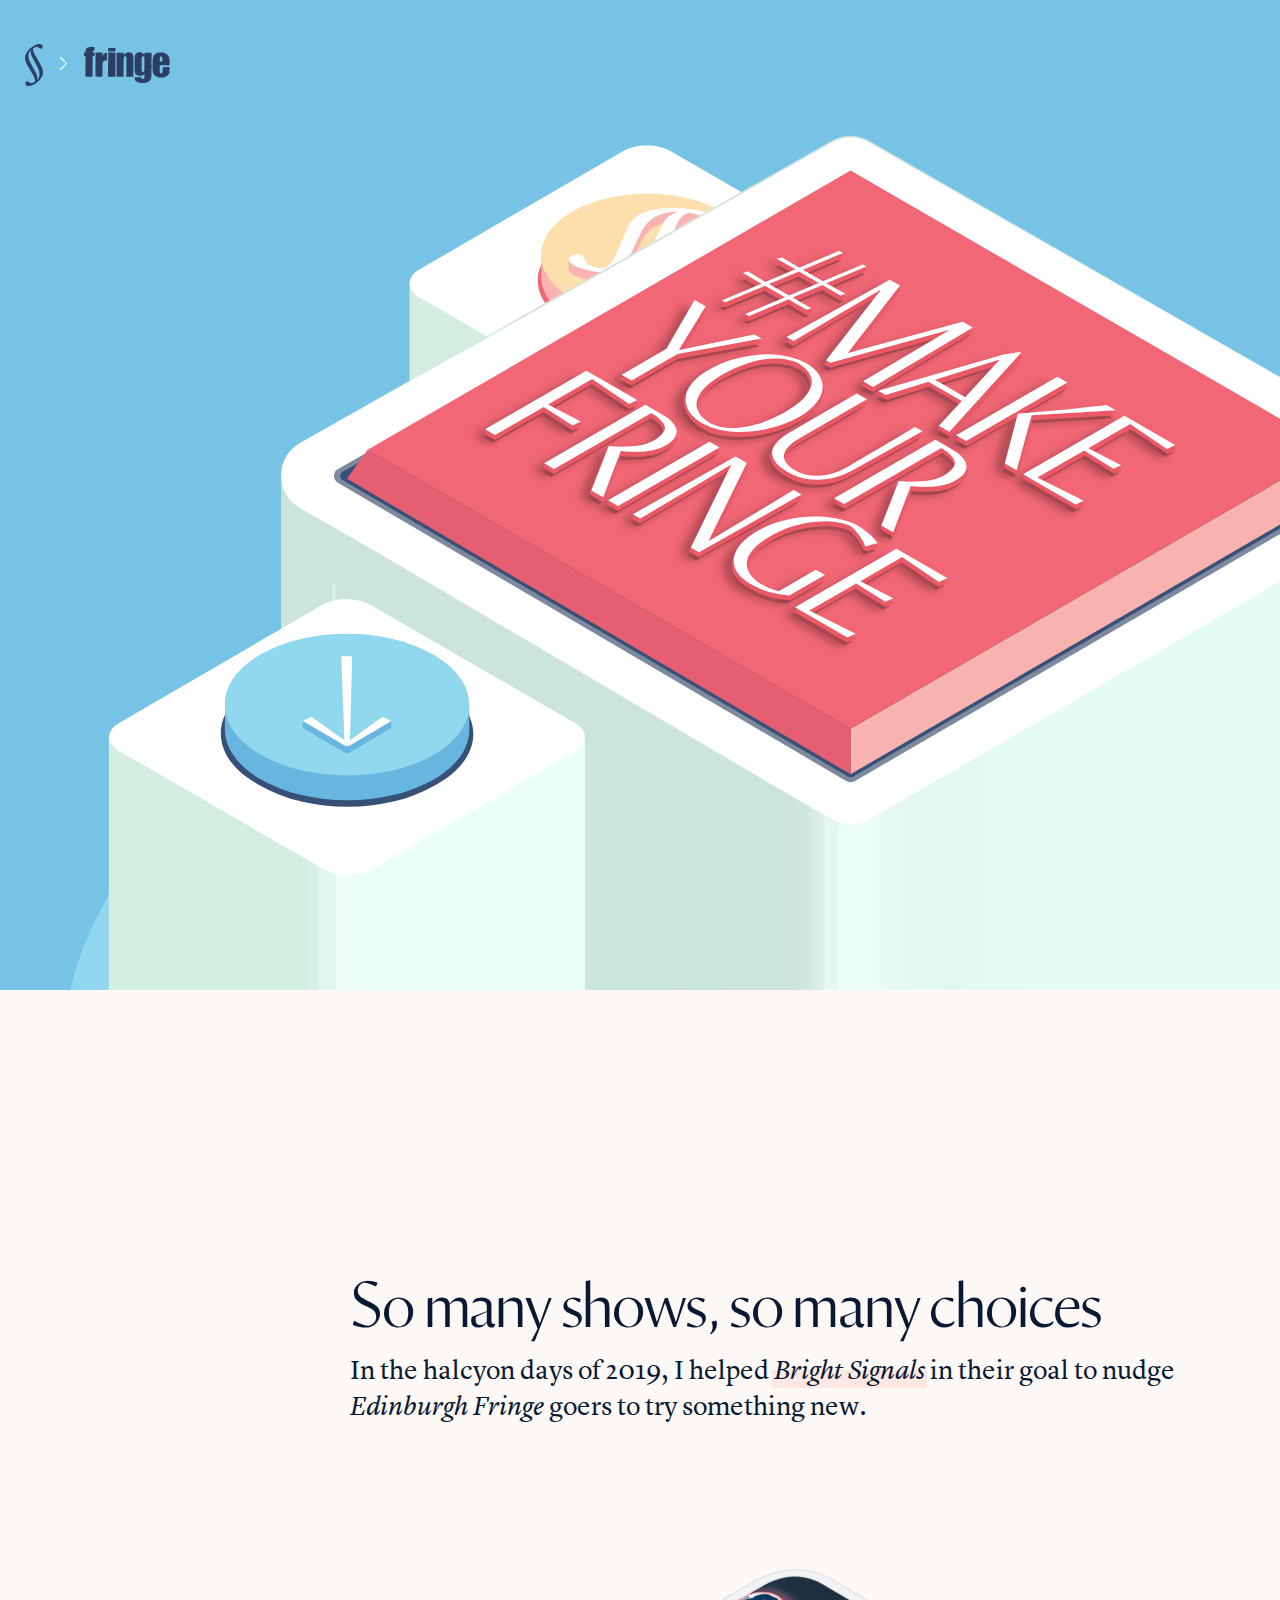
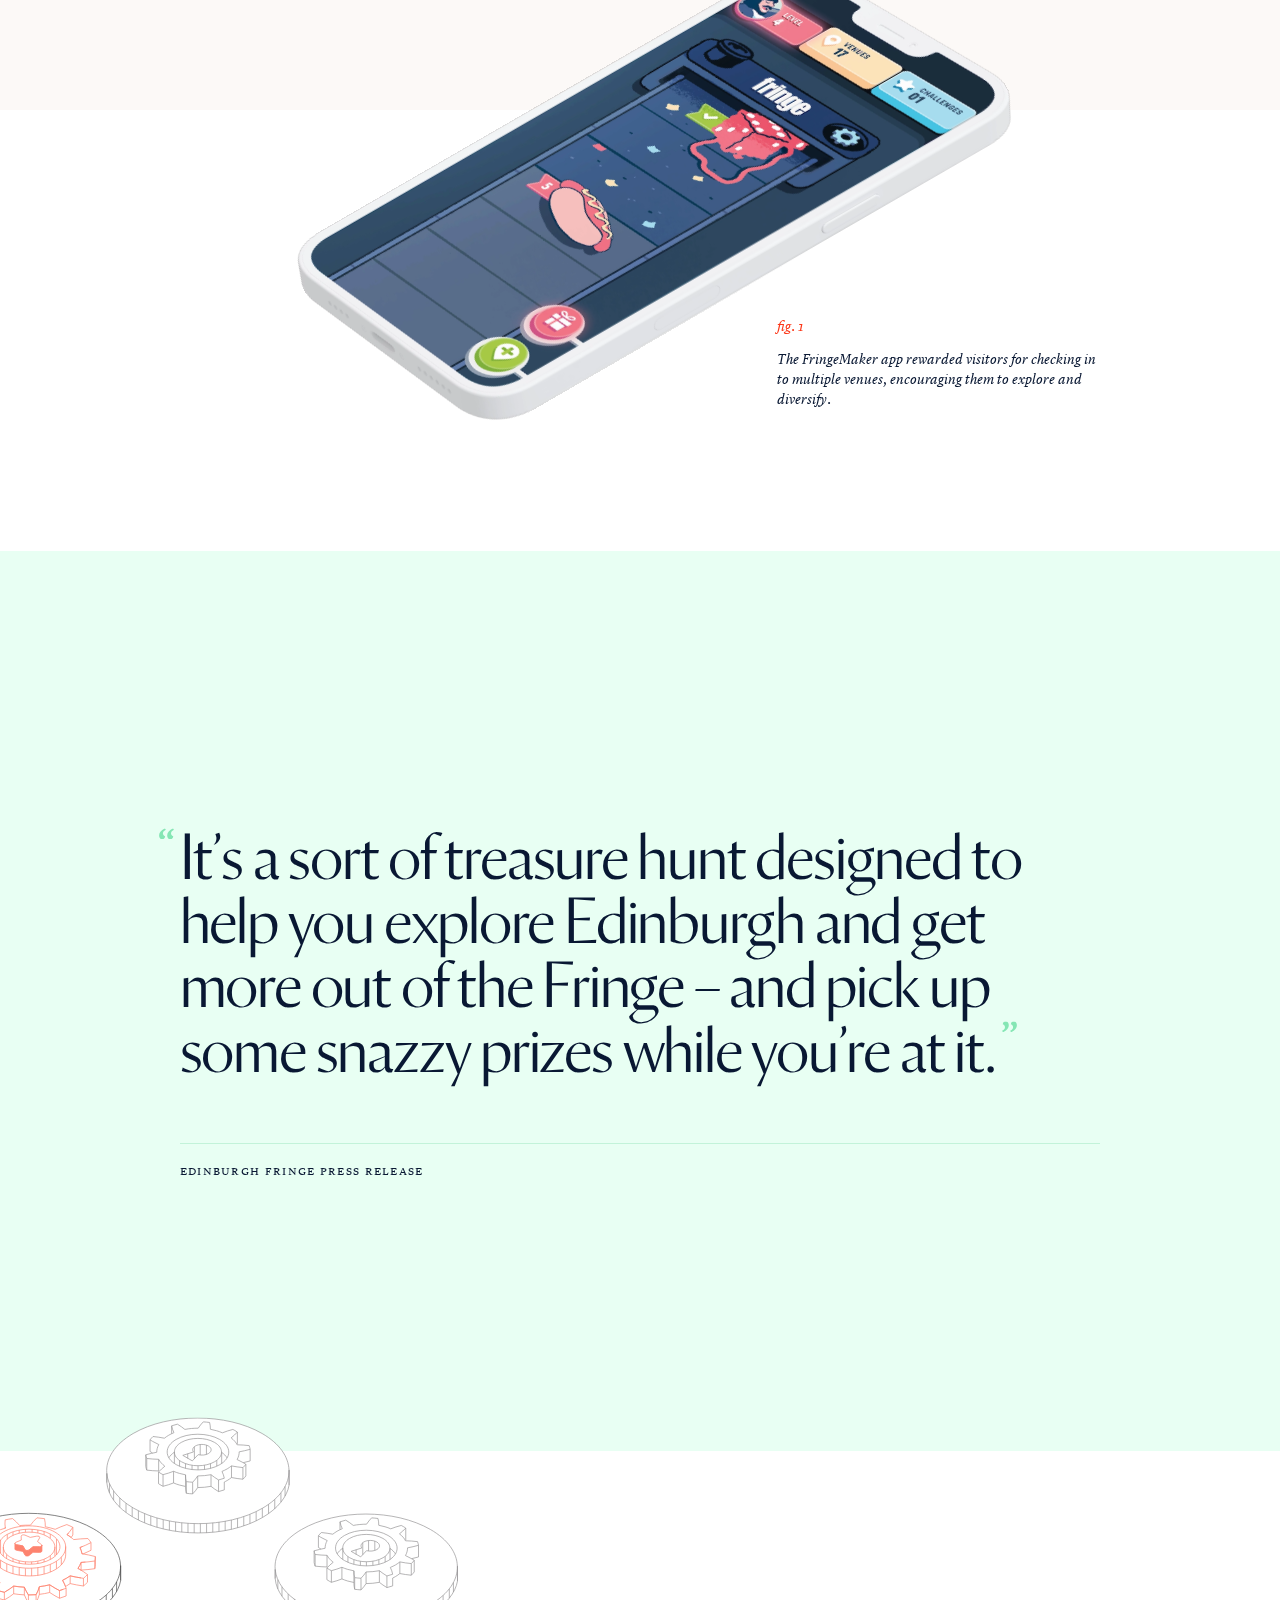
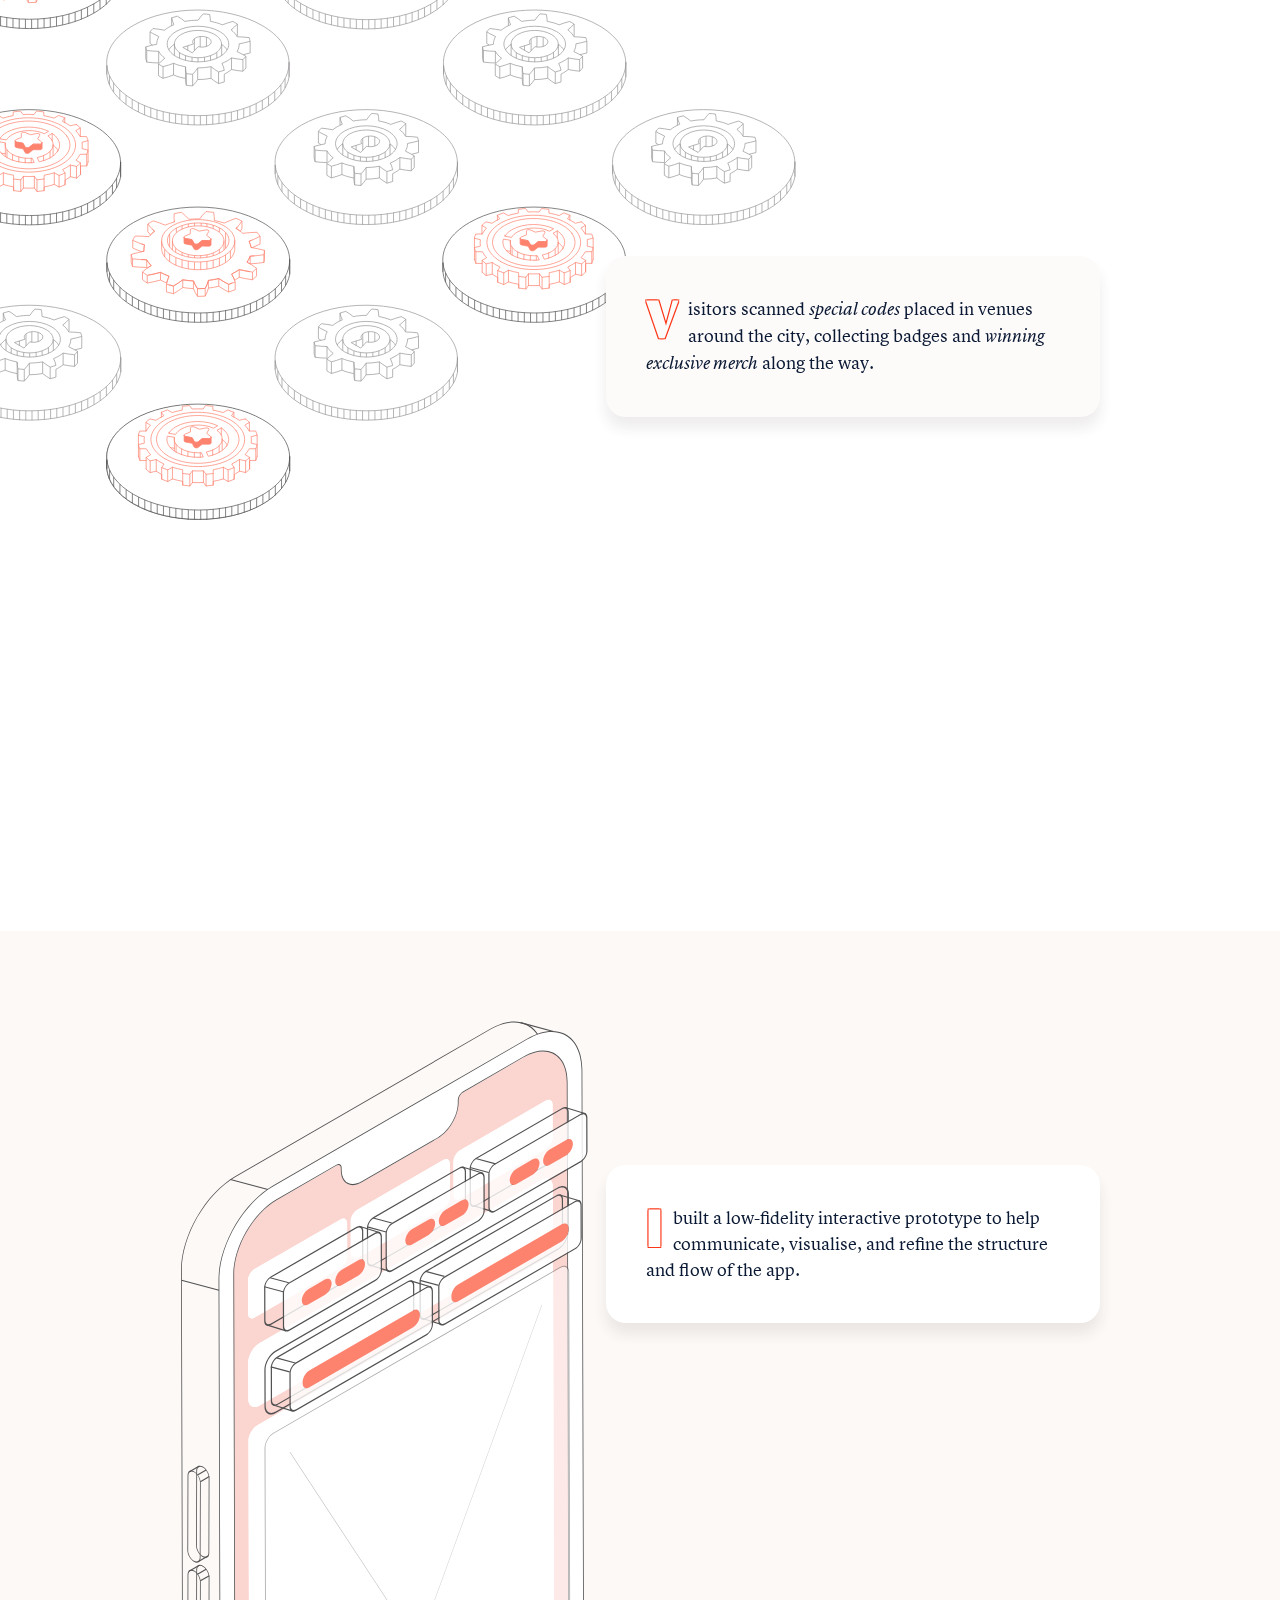
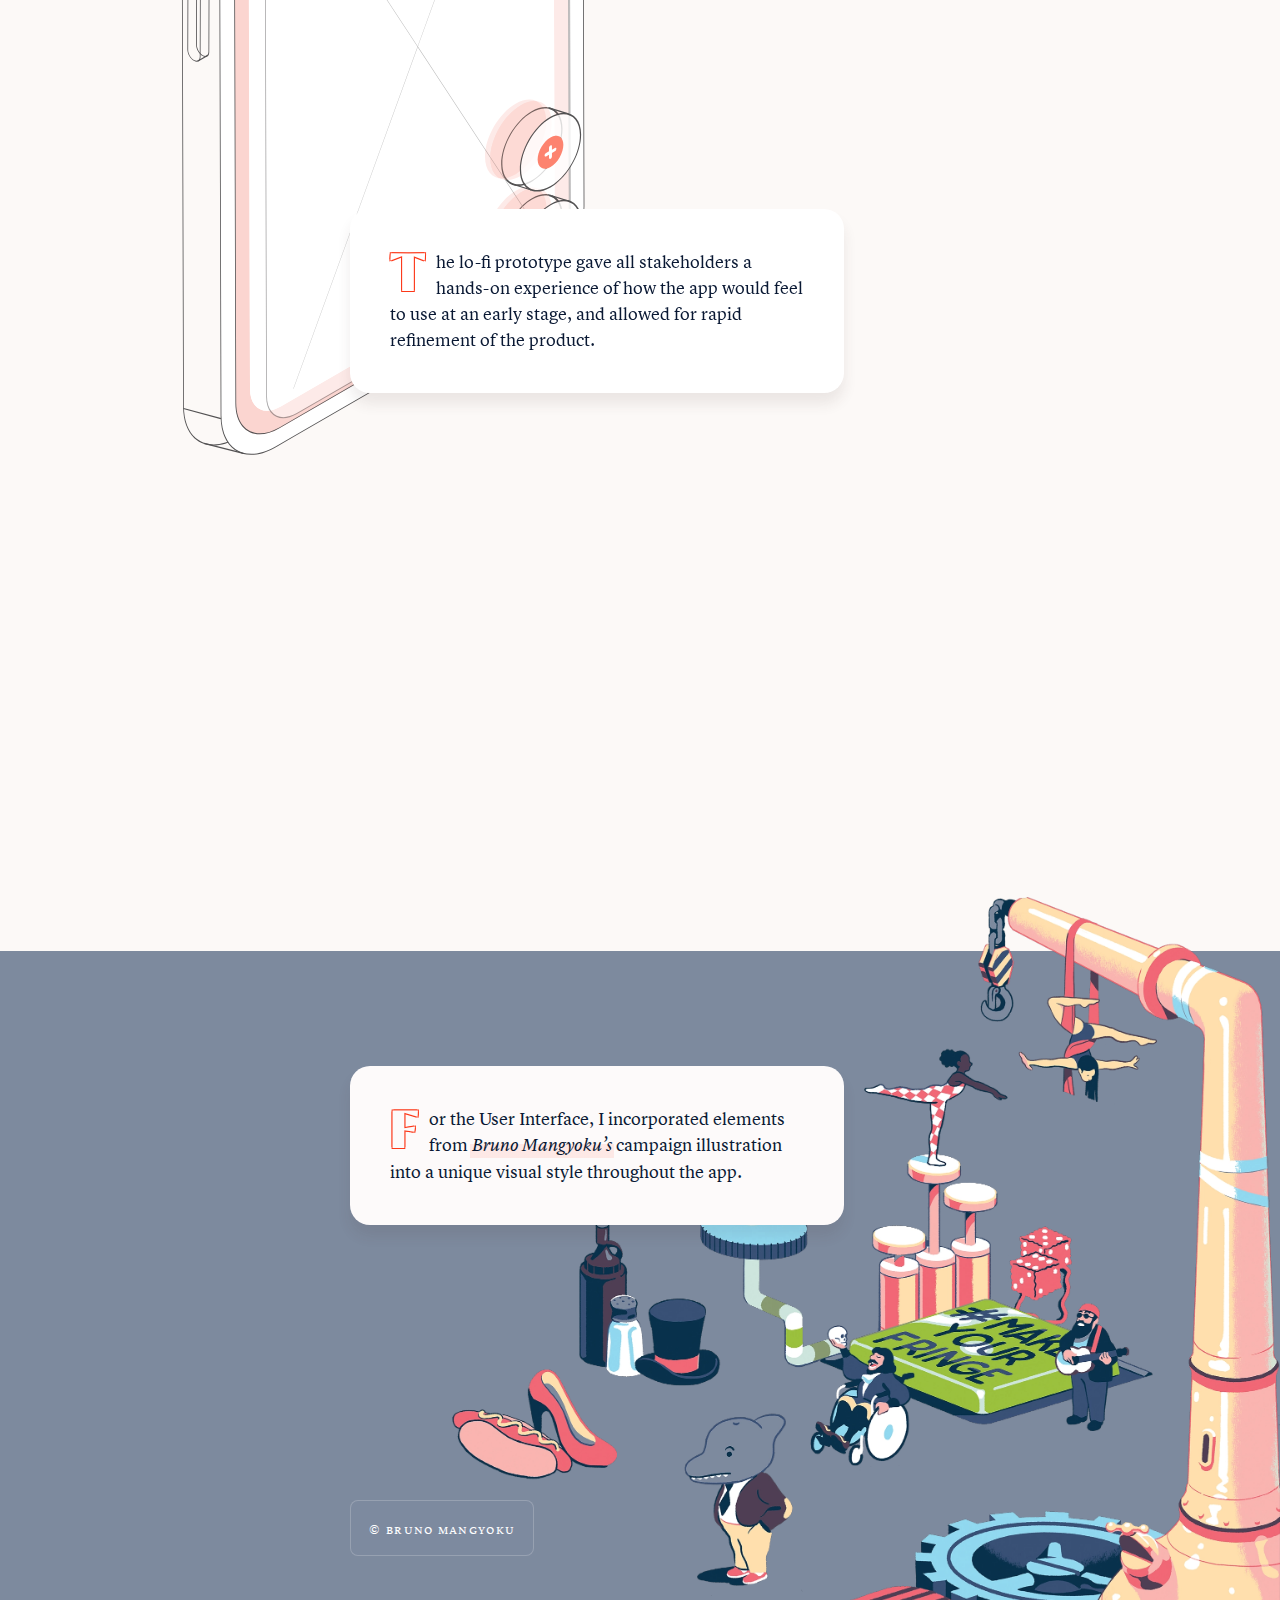
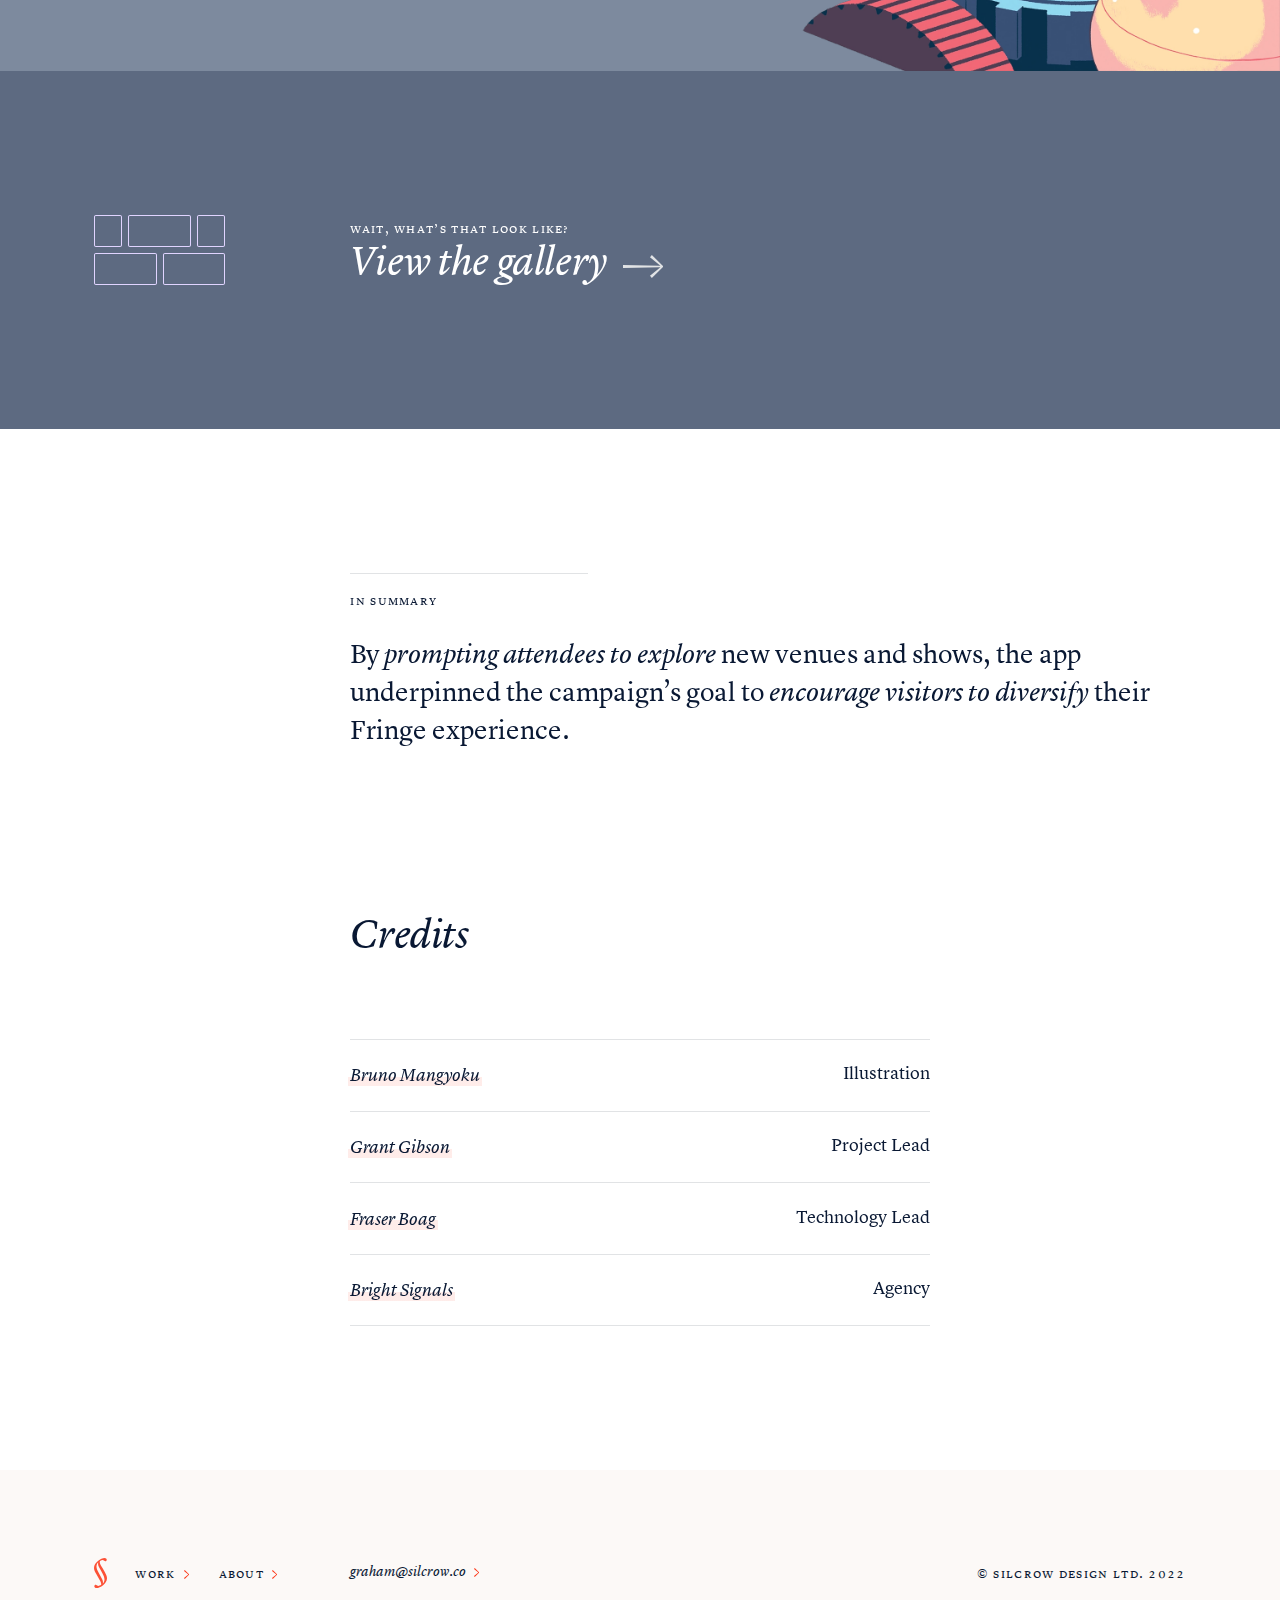
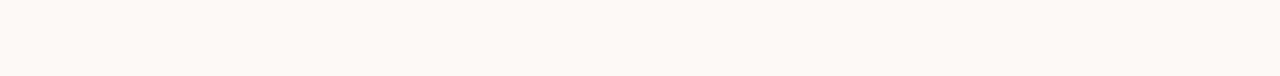
==== commit 86fe4282: "feat: optimise fringemaker case study iso image" ====
--- a/fringemaker/index.html
+++ b/fringemaker/index.html
@@ -56,8 +56,8 @@
 			<section class="mockup paper grid-primary">
 				<figure>
 					<picture>
-						<source media="(min-width:1194px)" srcset="../images/isoImage-fringemaker-mockup.png">			
-						<img src="../images/isoImage-fringemaker-mockup.png" loading="lazy" alt="tktk" />
+						<source media="(min-width:1194px)" srcset="../images/isoImage-fringemaker-mockup-large.webp">			
+						<img src="../images/isoImage-fringemaker-mockup-small.webp" loading="lazy" alt="tktk" />
 					</picture>
 					<figcaption class="caption">
 						<span>fig. 1 </span>The FringeMaker app rewarded visitors for checking in to multiple venues, encouraging them to explore and diversify.
--- a/styles/fringemaker-styles.css
+++ b/styles/fringemaker-styles.css
@@ -327,7 +327,7 @@
     /* grid-template-columns: repeat(4, 1fr); */
   }
   
-  .mockup figure  figcaption{
+  .mockup figure figcaption {
     grid-column: 4 / -2;
   }
 
@@ -367,10 +367,6 @@
     min-height: 80vh;
     padding-top: 180px;
     padding-bottom: 12rem;
-  }
-  
-  .mockup figure picture {
-    max-width: unset;
   }
   
   .mockup p {
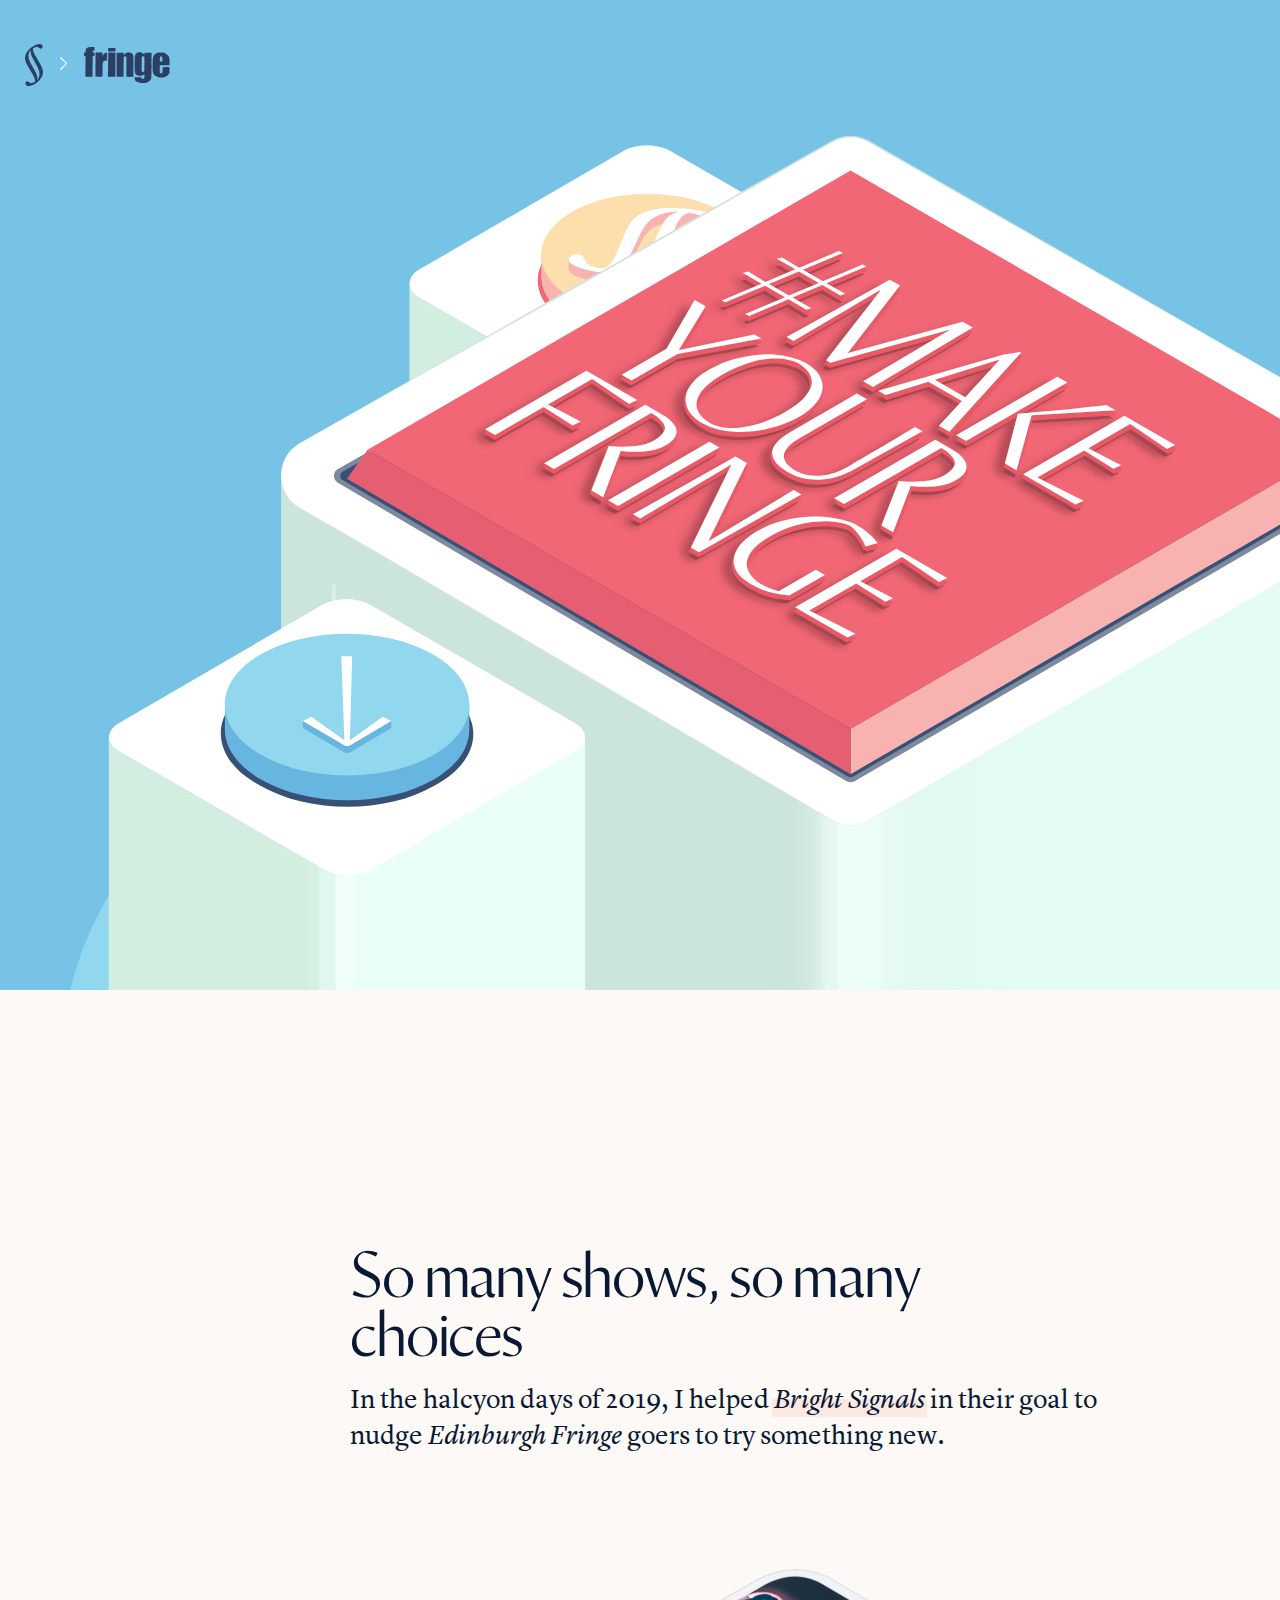
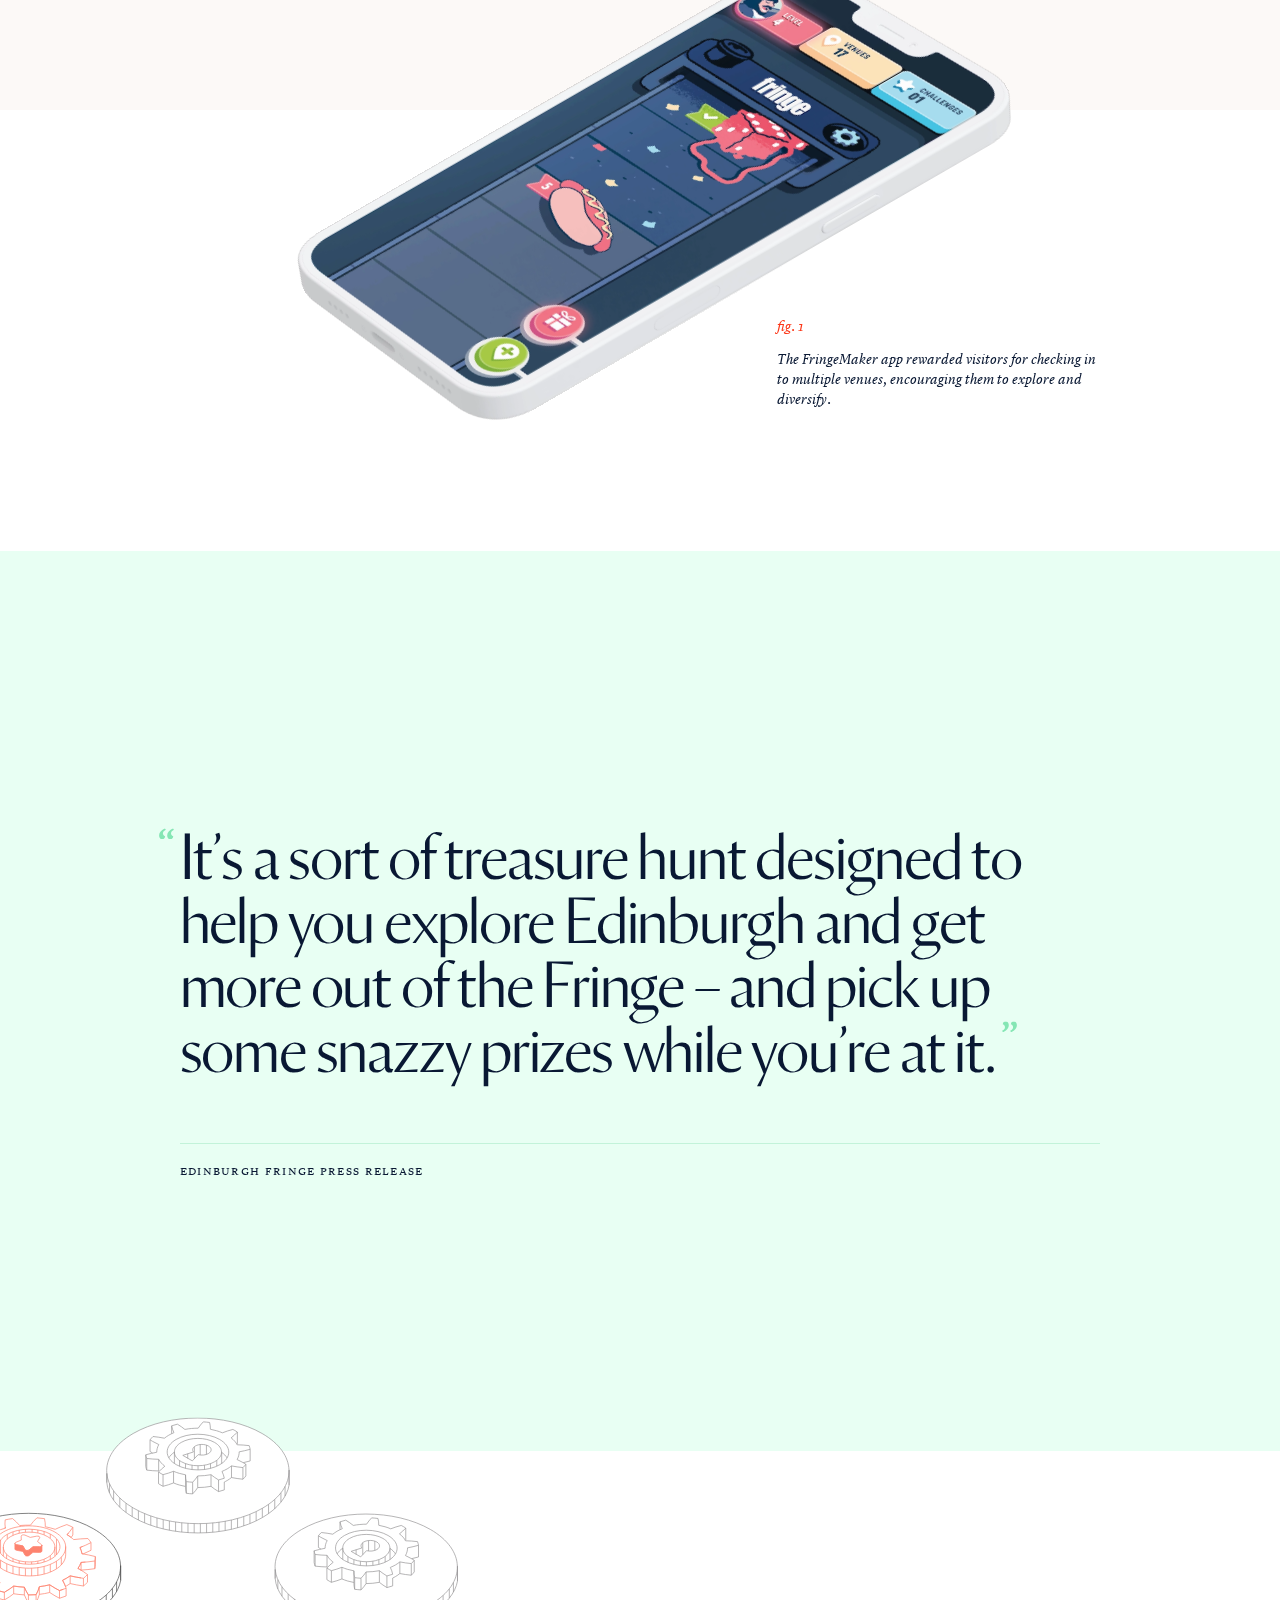
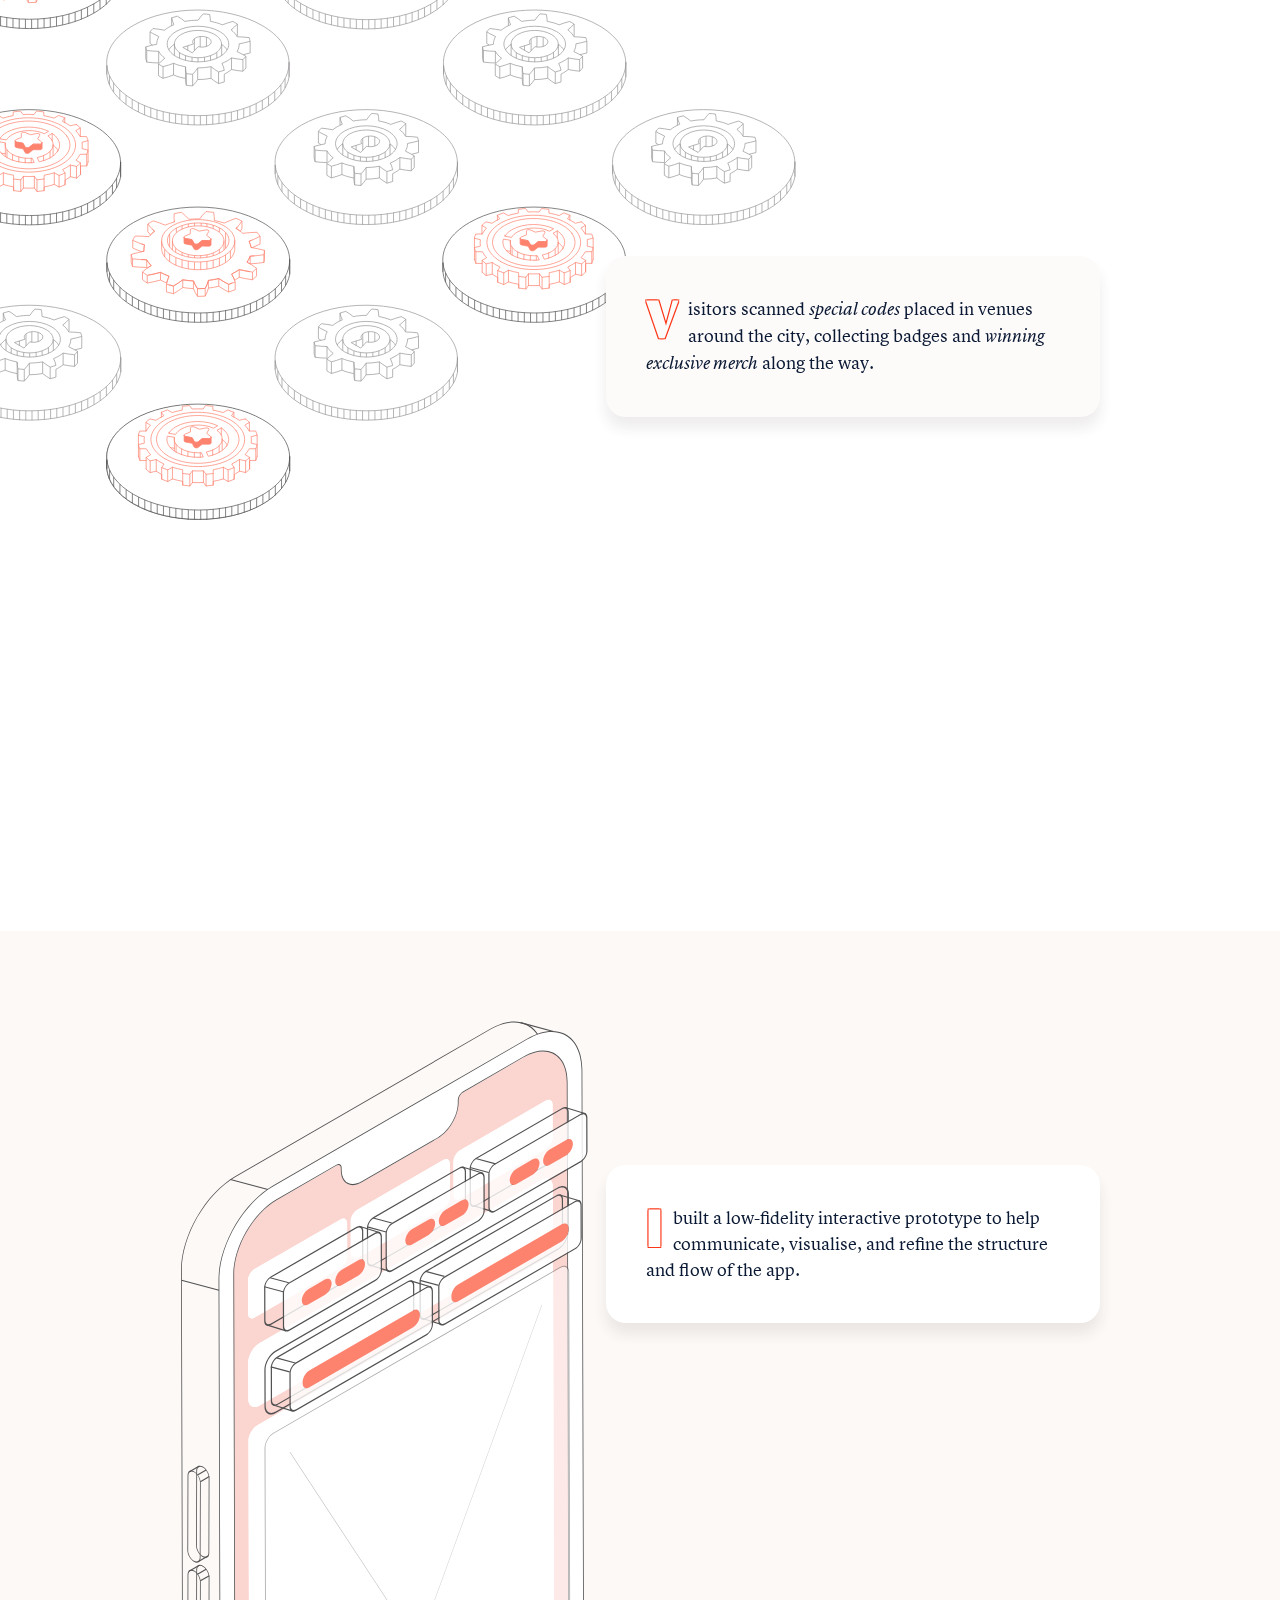
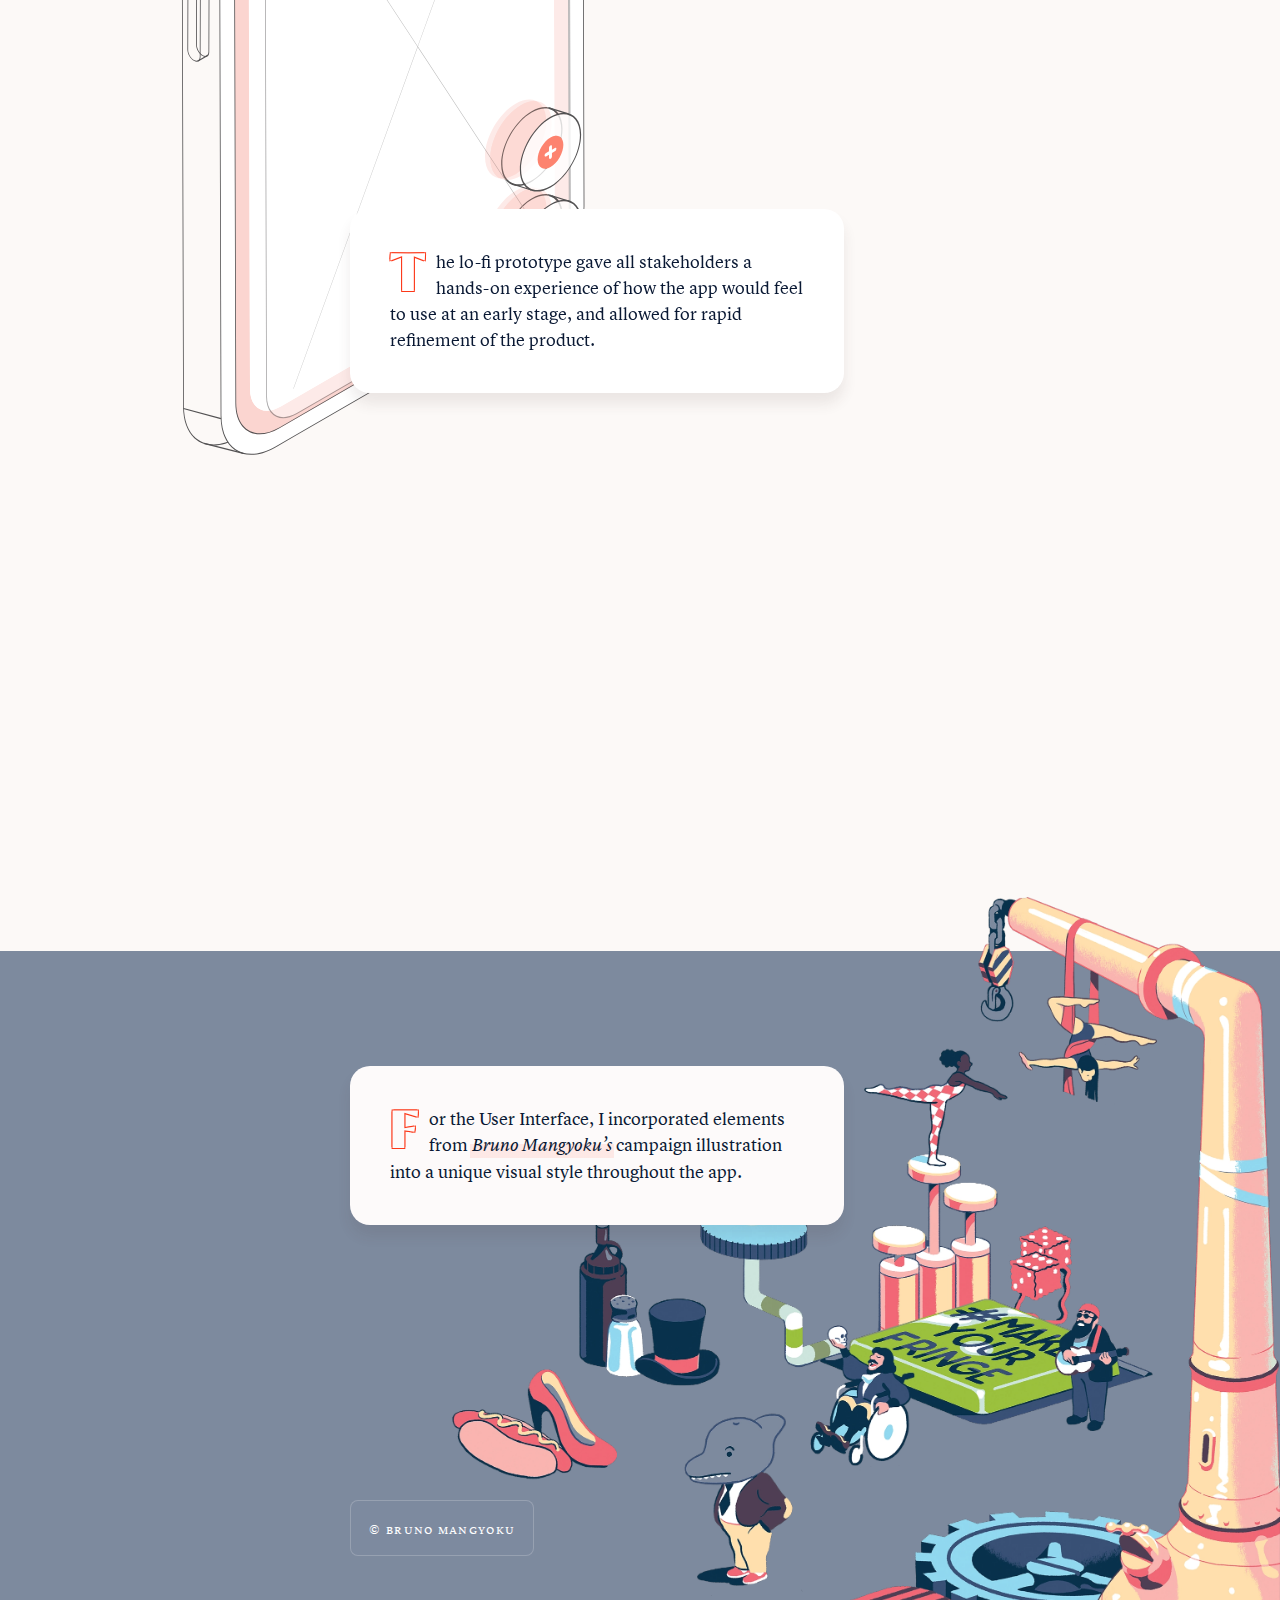
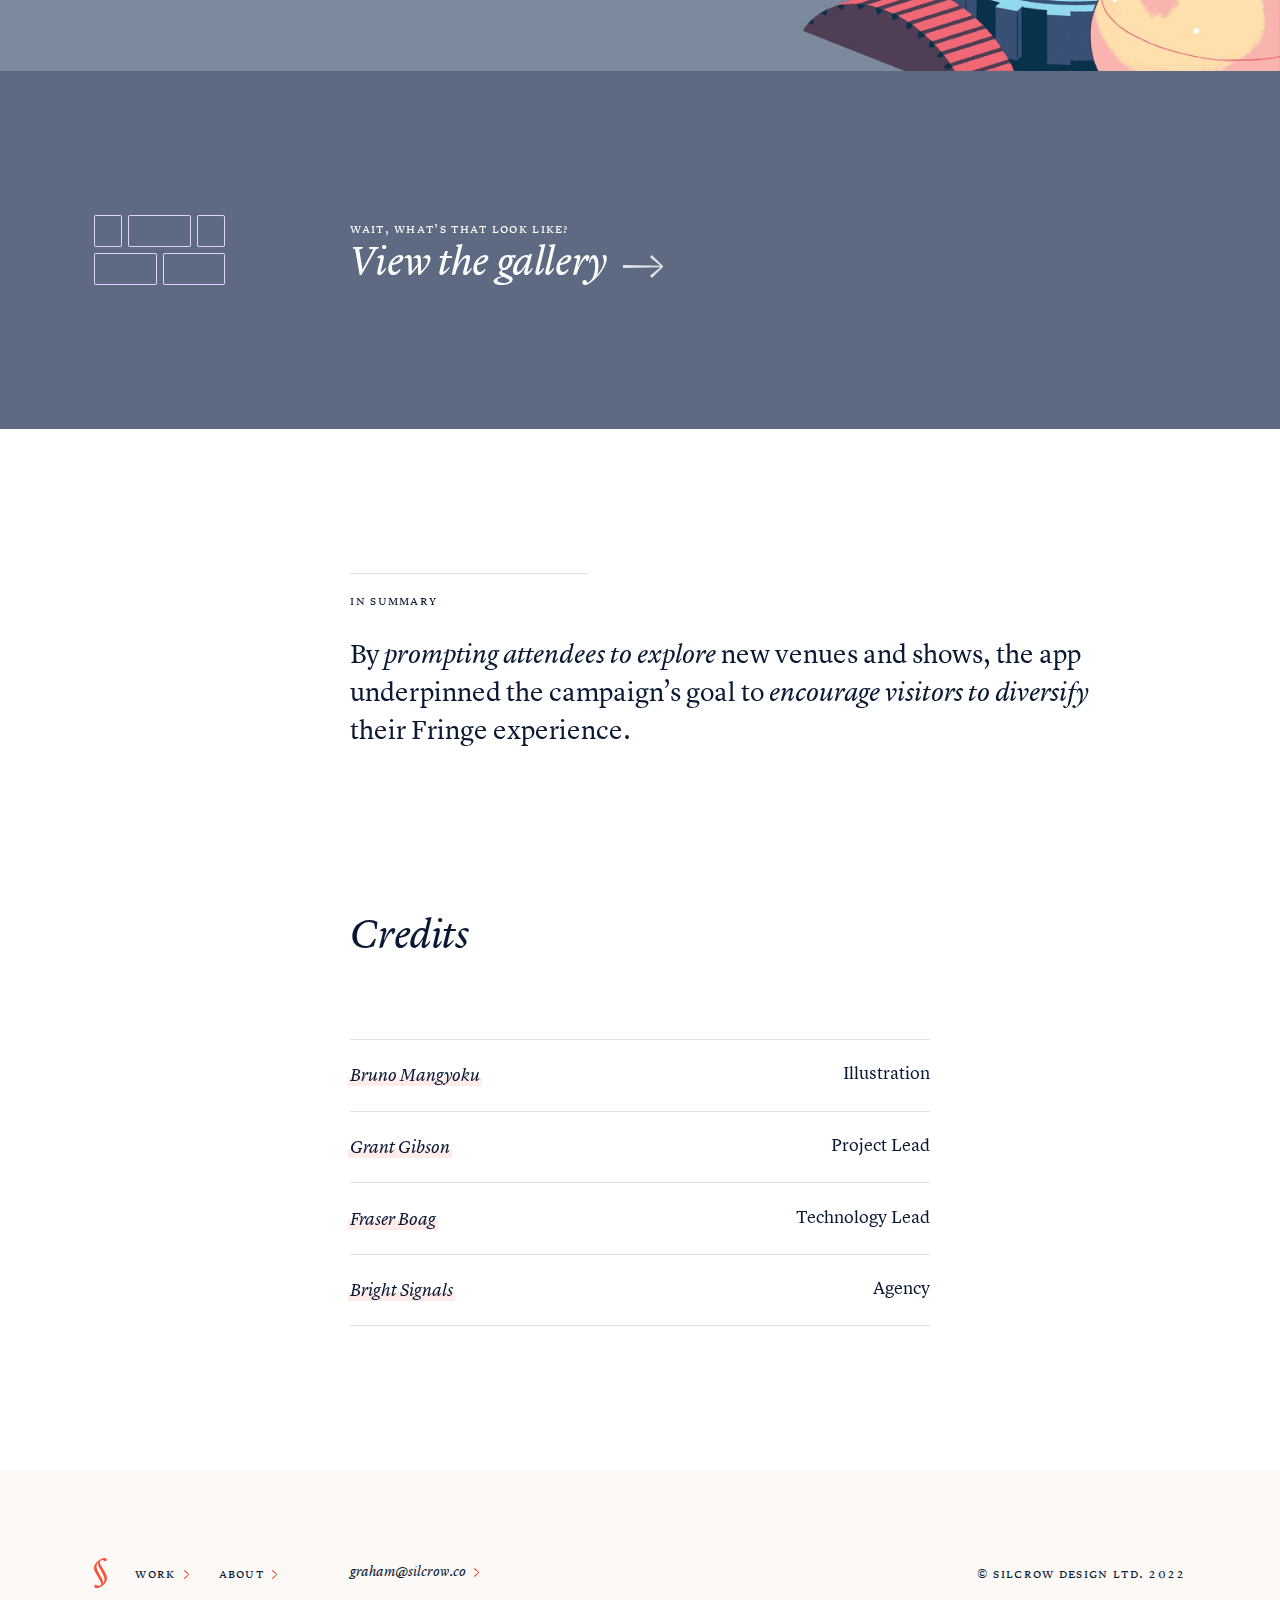
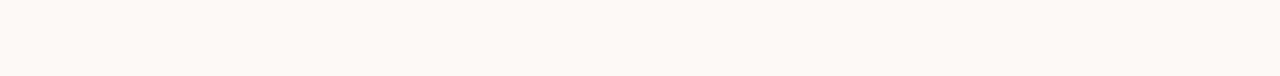
==== commit d9fa6fab: "feat: add all favicon sizes for apple platforms" ====
--- a/fringemaker/index.html
+++ b/fringemaker/index.html
@@ -16,6 +16,13 @@
 		<link rel="stylesheet" href="../styles/case-study-styles.css">
 		<link rel="stylesheet" href="../styles/fringemaker-styles.css">
 		<link rel="icon" href="../images/favicon.ico" />
+		<link rel="apple-touch-icon-precomposed" href="../images/favicon-180.png">
+		<link rel="apple-touch-icon" sizes="60x60" href="../images/favicon-60.png">
+		<link rel="apple-touch-icon" sizes="76x76" href="../images/favicon-76.png">
+		<link rel="apple-touch-icon" sizes="120x120" href="../images/favicon-120.png">
+		<link rel="apple-touch-icon" sizes="152x152" href="../images/favicon-152.png">
+		<link rel="apple-touch-icon" sizes="180x180" href="../images/favicon-180.png">
+		<link rel="mask-icon" href="../images/favicon-safari-pinned.svg">
 	</head>
 	<body>
 		<header>
--- a/styles/case-study-layout.css
+++ b/styles/case-study-layout.css
@@ -161,6 +161,10 @@
 
 @media (min-width: 1194px) {
   
+  section * {
+    grid-column: 5 / -3;
+  }
+  
   .diagram .info-card.right {
     grid-column: 8 / -3;
   }
